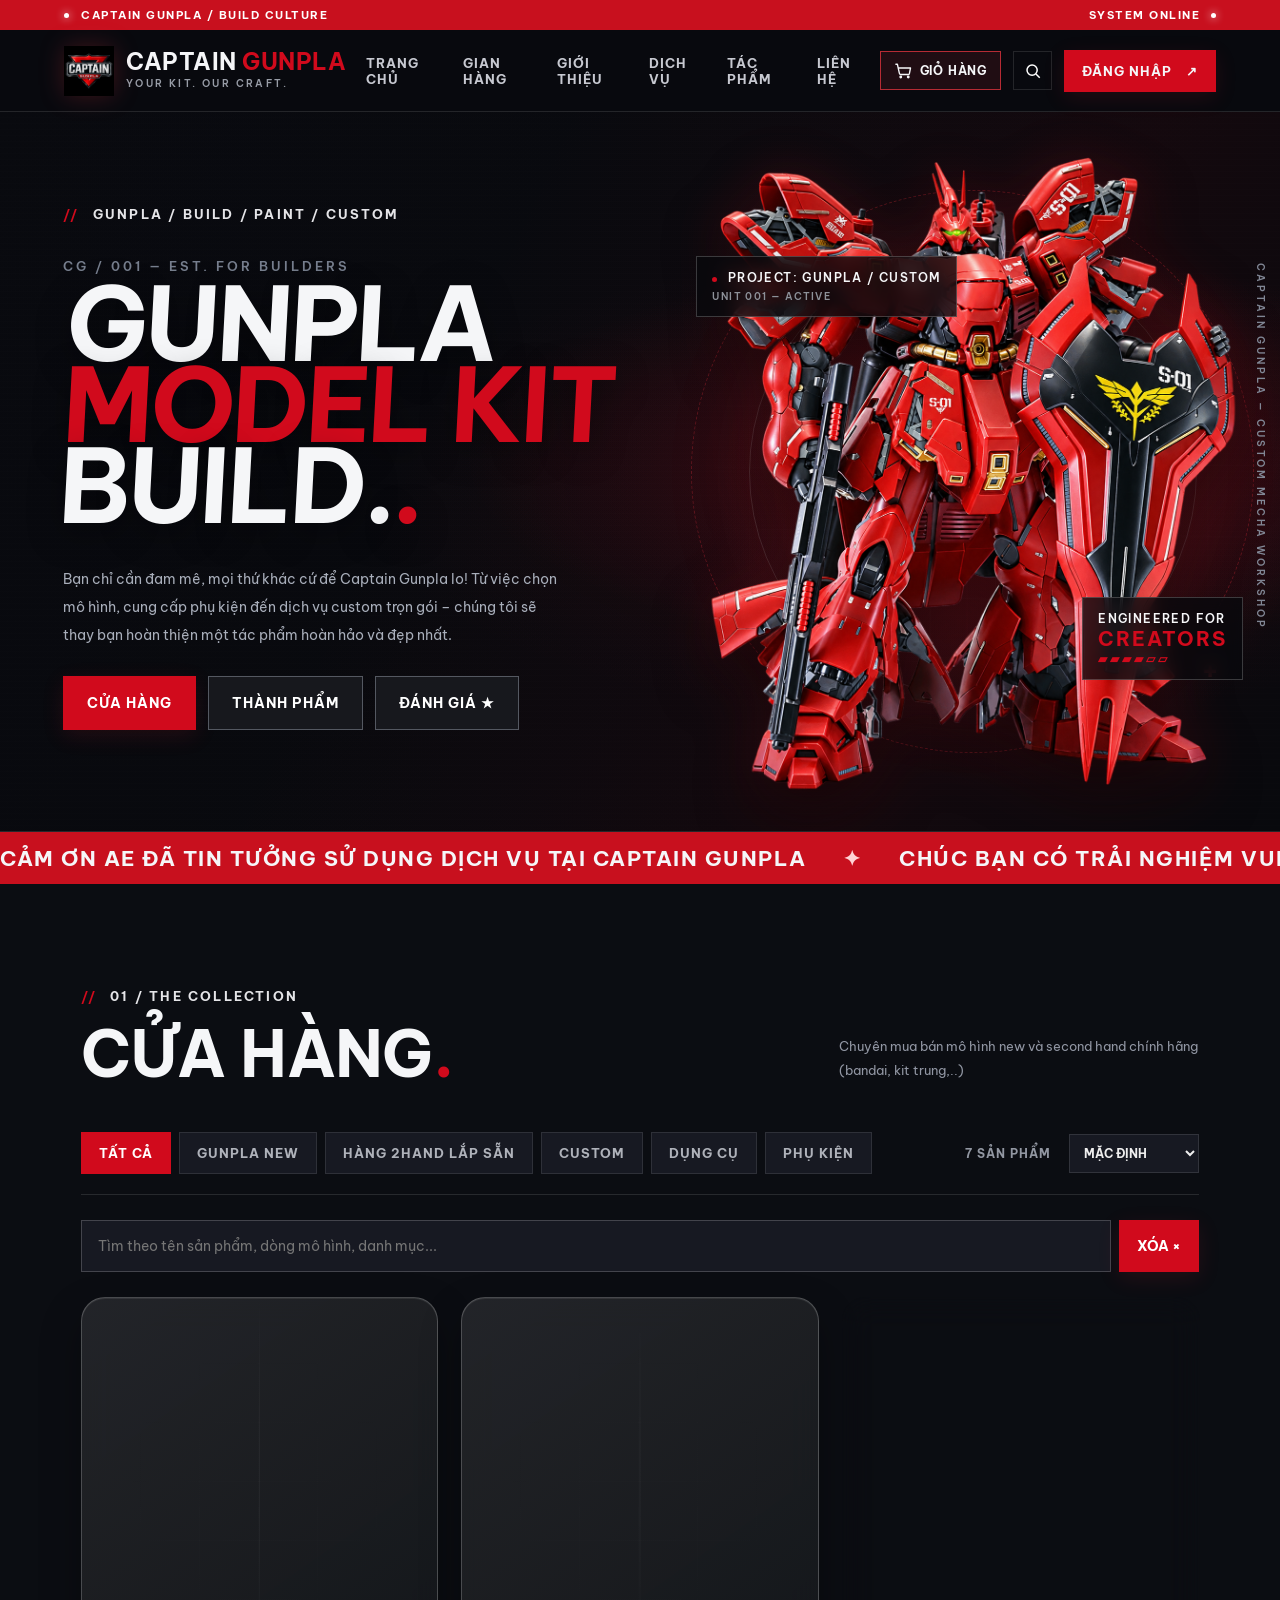
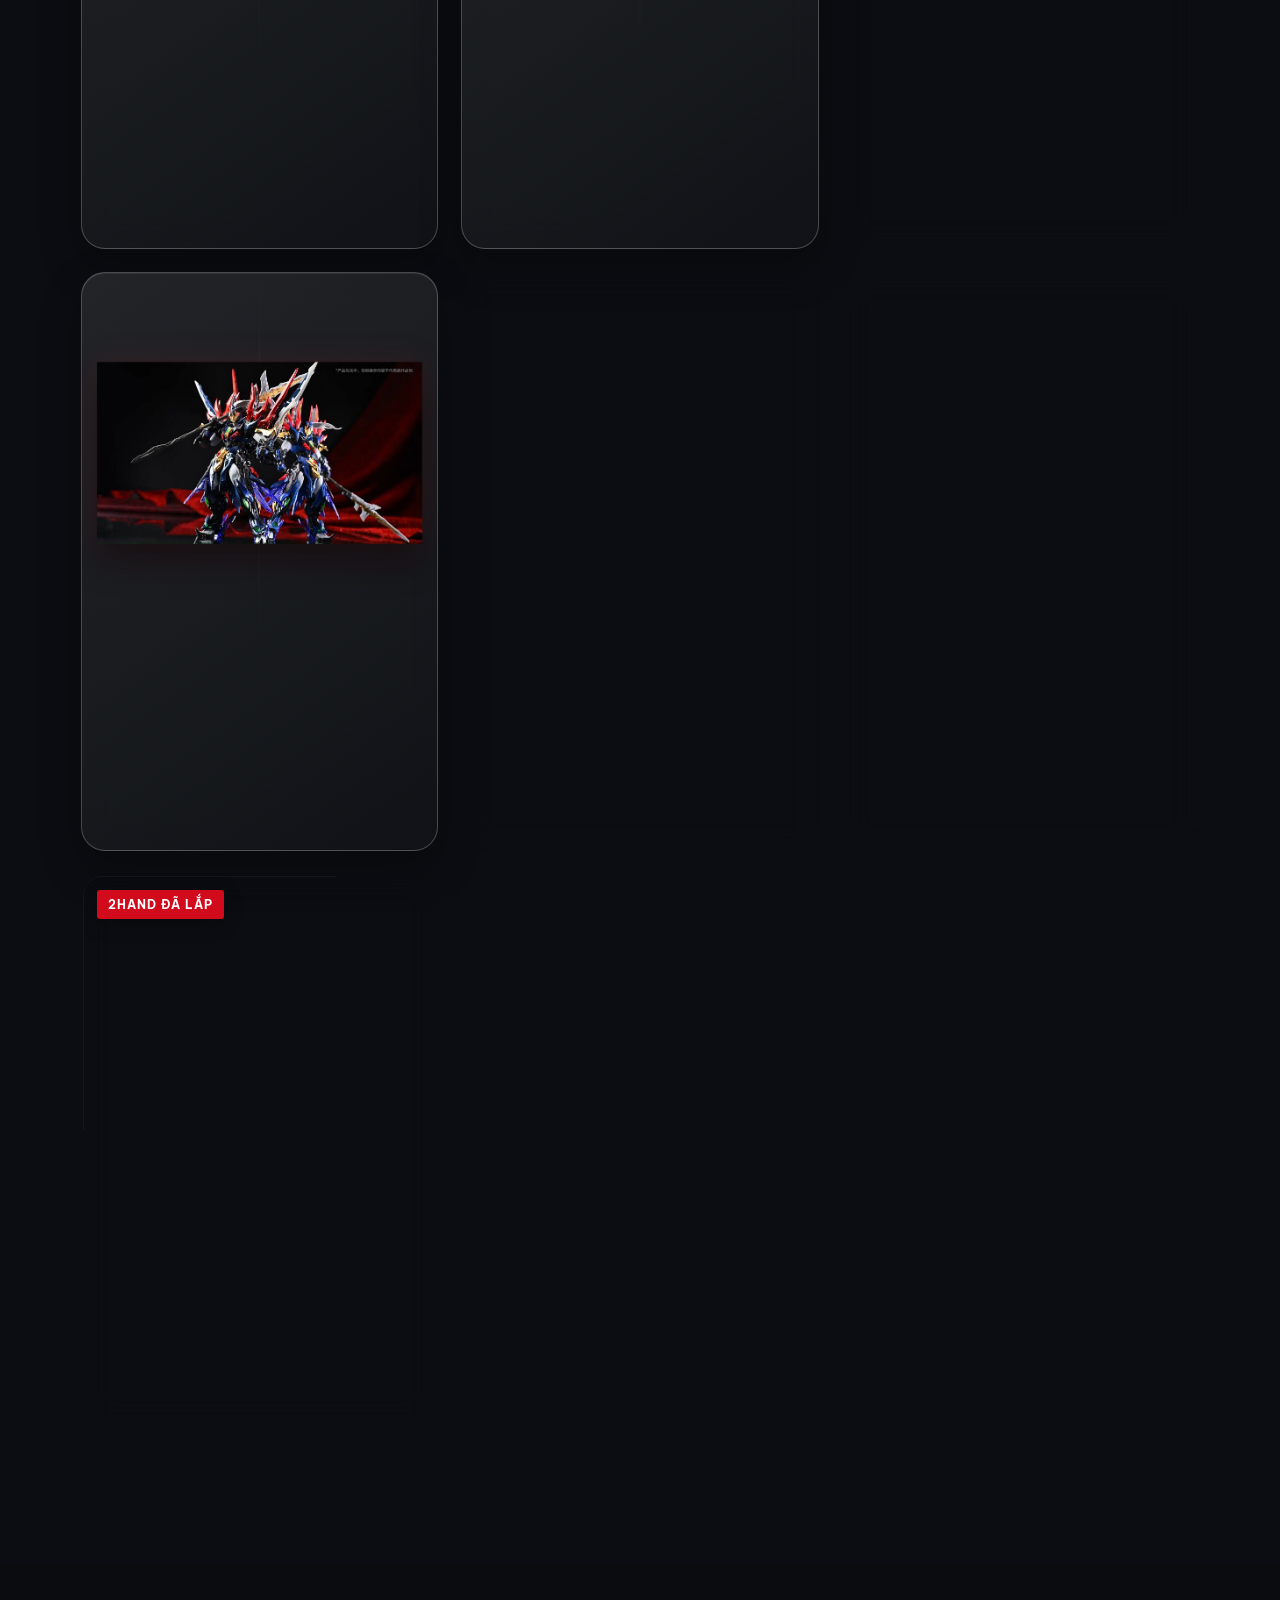
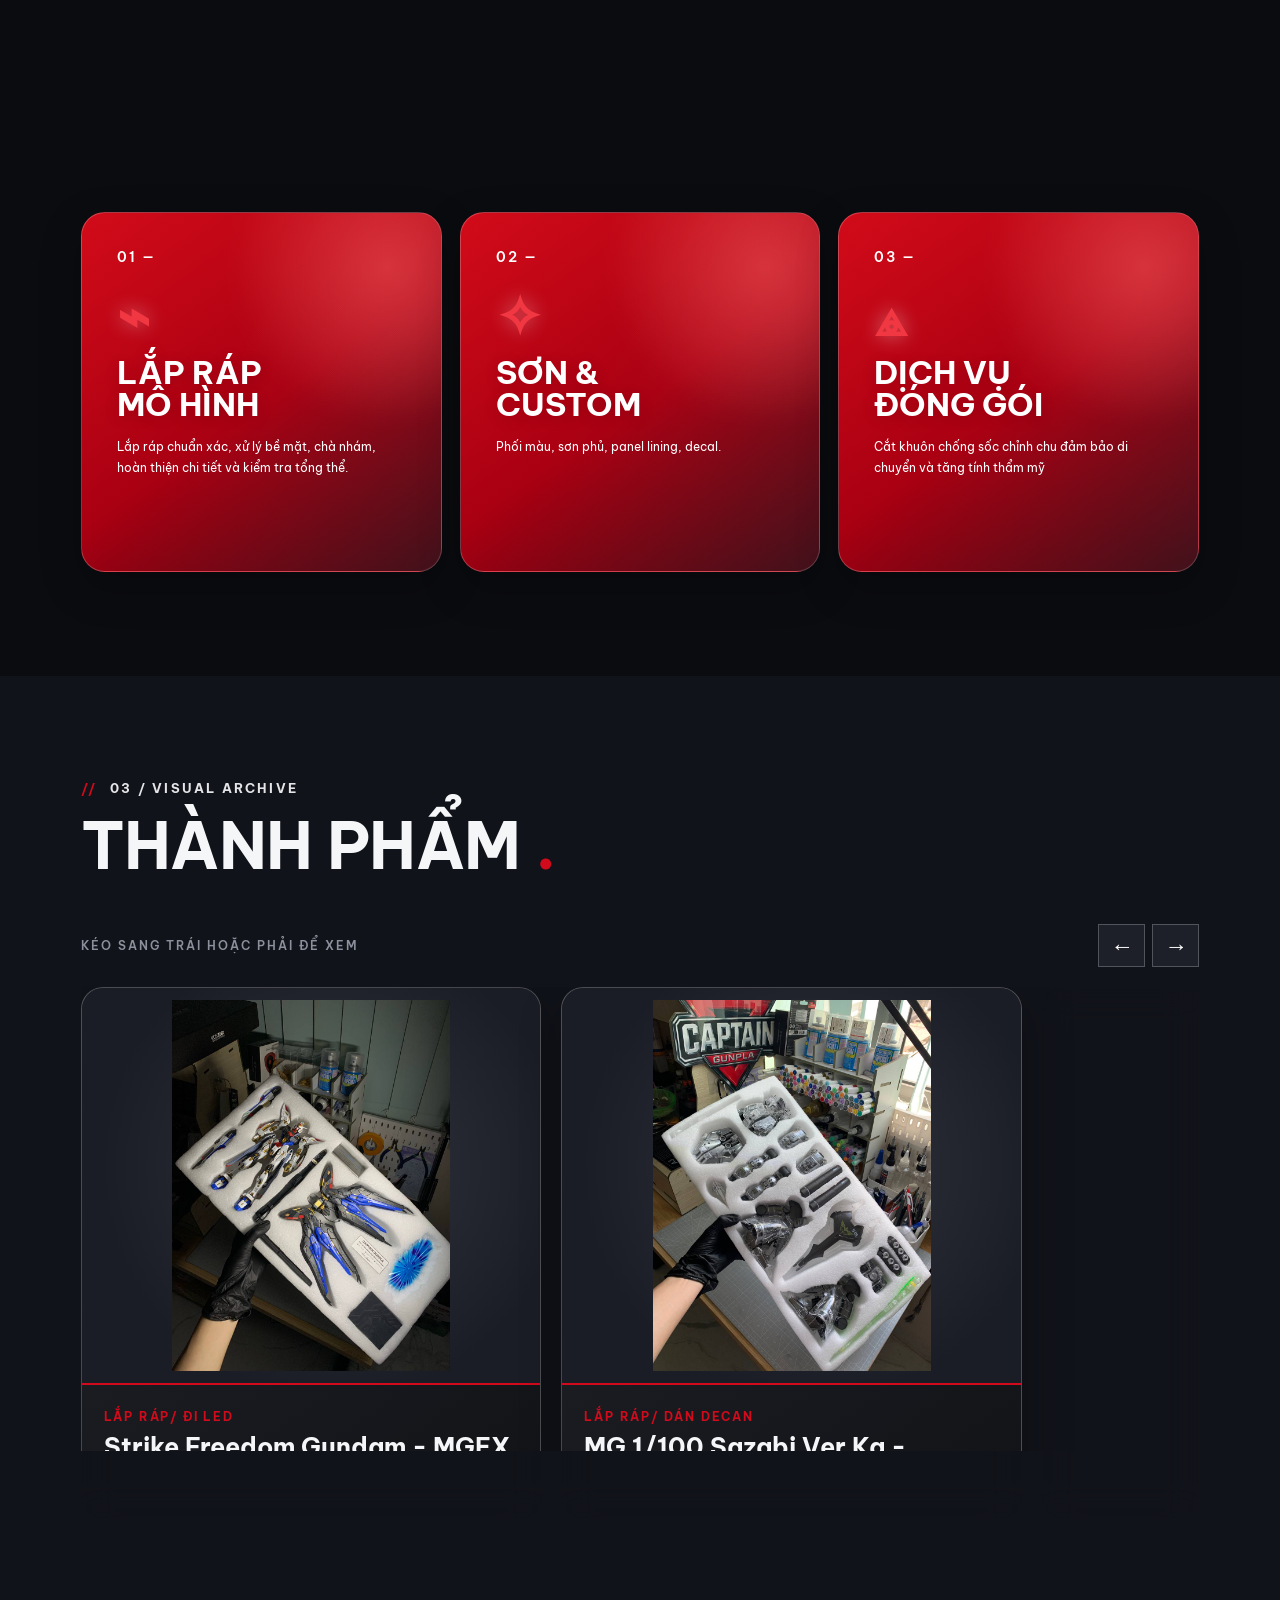
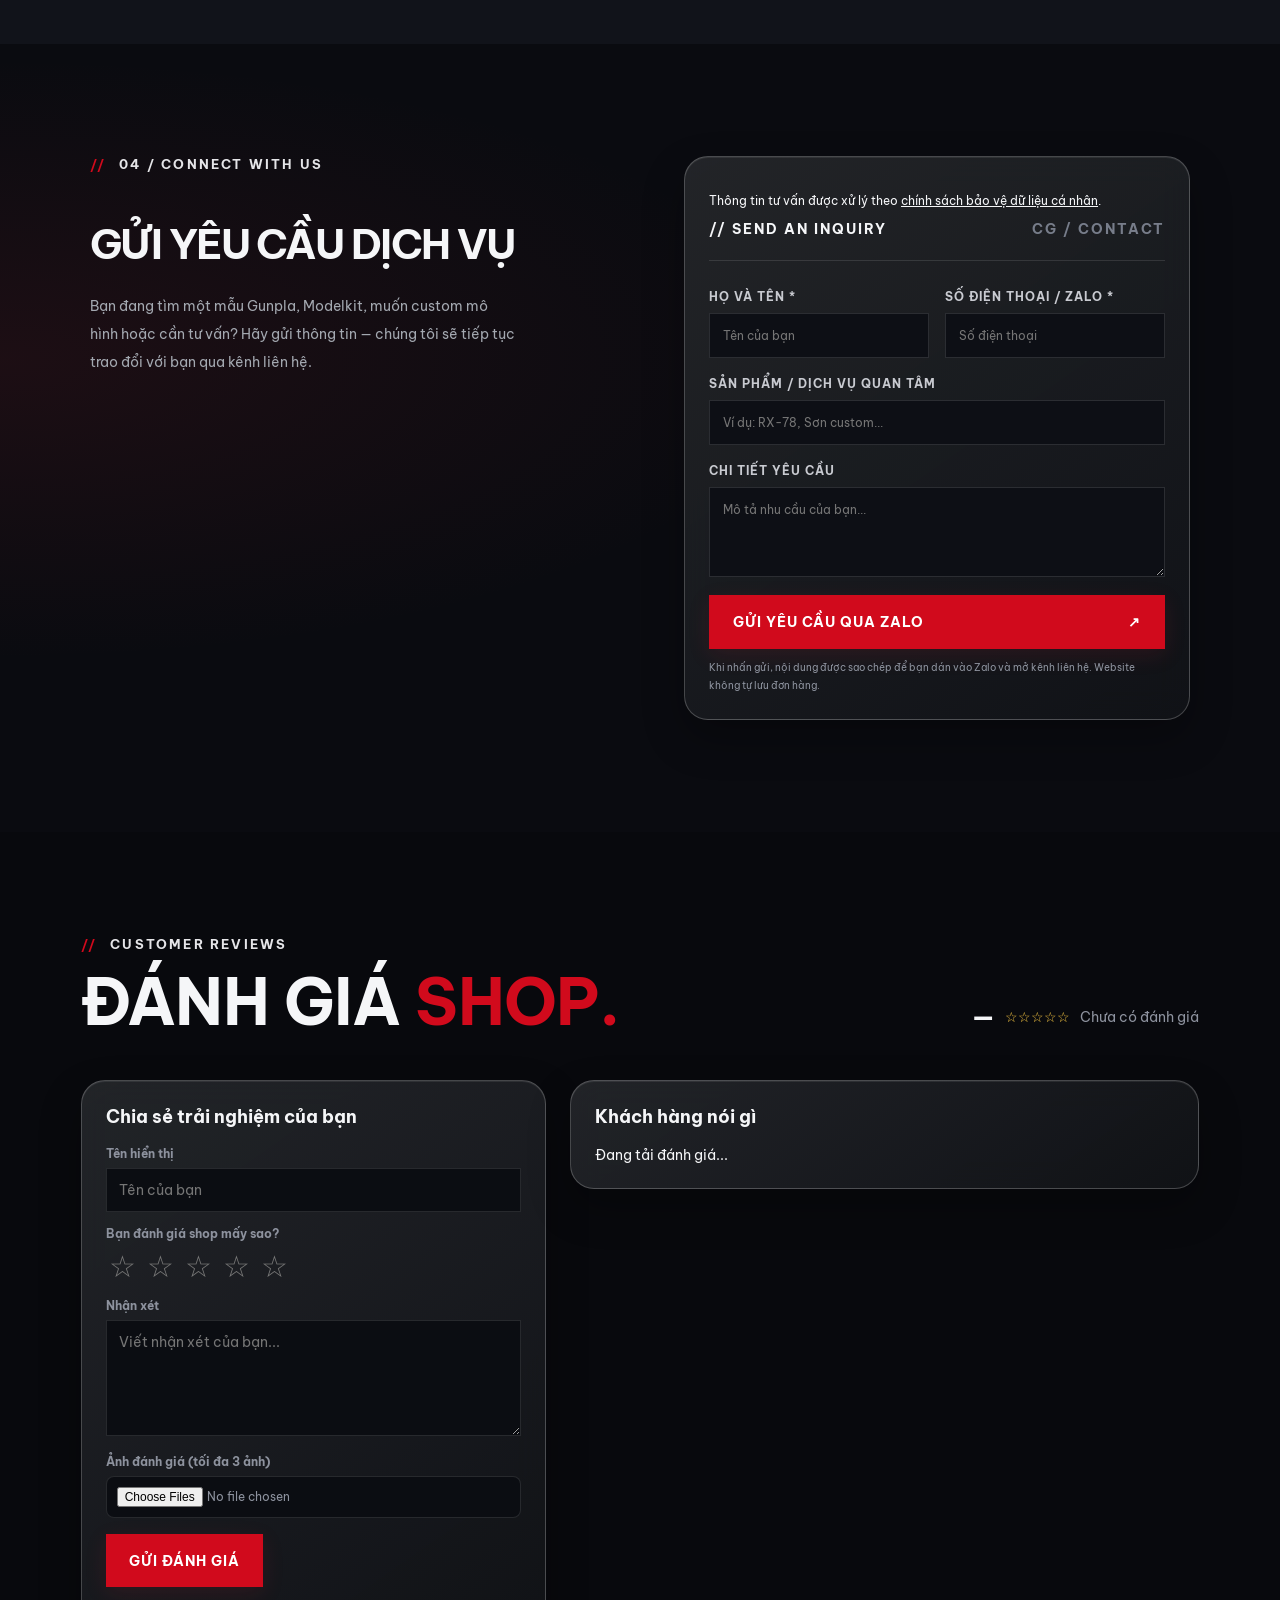
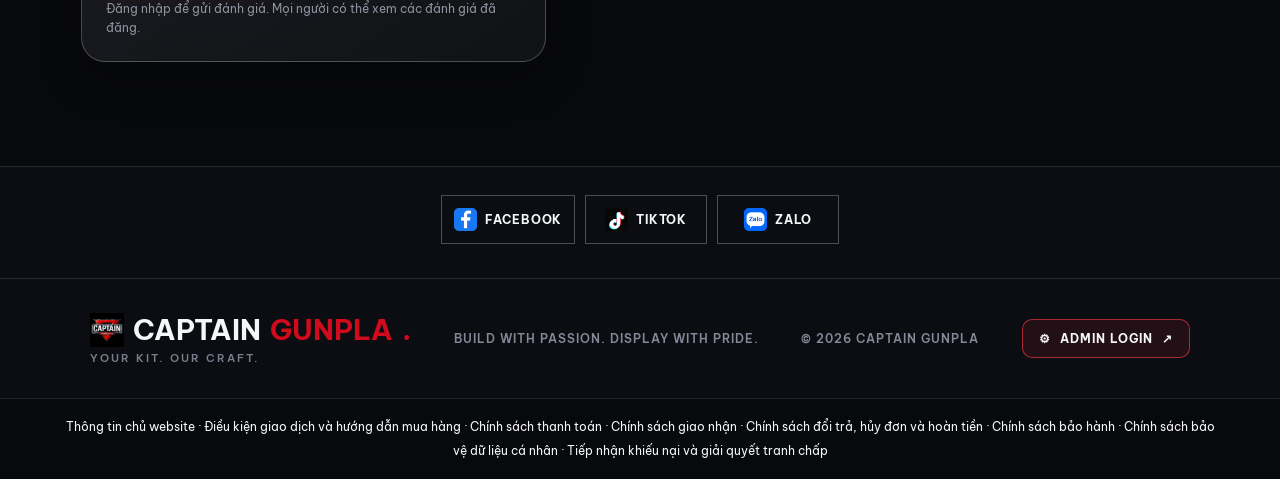
==== index.html @ 733c2733 "Update index.html" ====
<!doctype html>
<html lang="vi">
<head>
  <meta charset="utf-8">
  <meta name="viewport" content="width=device-width, initial-scale=1">
  <meta name="theme-color" content="#08090d">
  <meta name="description" content="Captain Gunpla — Gunpla, mô hình, sơn, lắp ráp và custom. Your Kit. Our Craft.">
  <title>CAPTAIN GUNPLA — YOUR KIT. OUR CRAFT.</title>

  <link rel="preconnect" href="https://fonts.googleapis.com">
  <link rel="preconnect" href="https://fonts.gstatic.com" crossorigin>
  <link href="https://fonts.googleapis.com/css2?family=Be+Vietnam+Pro:wght@400;500;600;700;800;900&family=Roboto+Condensed:wght@400;500;600;700;800;900&display=swap" rel="stylesheet">

  <link rel="stylesheet" href="style.css">

  <script defer src="https://cdn.jsdelivr.net/npm/@supabase/supabase-js@2"></script>
  <script defer src="products.js"></script>
  <script defer src="app.js"></script>
  <script defer src="header-auth.js"></script>
  <script defer src="order-history.js"></script>
  <script defer src="reviews.js"></script>
  <script defer src="hero-carousel.js"></script>

  <style>
    .footer-admin-link{display:inline-flex;align-items:center;justify-content:center;gap:9px;padding:11px 16px;border:1px solid rgba(240,55,66,.65);border-radius:10px;background:rgba(240,55,66,.10);color:#f5f6f8;font:700 12px var(--tech);letter-spacing:1px;white-space:nowrap;transition:background .2s,border-color .2s,transform .2s}
    .footer-admin-link:hover{background:#f03742;border-color:#f03742;transform:translateY(-2px)}
    .footer-admin-link:focus-visible{outline:2px solid #ff6673;outline-offset:3px}
    @media(max-width:700px){.footer-admin-link{align-self:flex-start}}
  </style>

<!-- Analytics tạm ngừng cho đến khi có cơ chế đồng ý phù hợp. -->

</head>

<body>

  <div class="site-grid" aria-hidden="true"></div>

  <!-- THANH TRÊN CÙNG -->
  <div class="top-line">
    <span class="signal"></span>
    CAPTAIN GUNPLA / BUILD CULTURE
    <span class="top-line-right">
      SYSTEM ONLINE <span class="live-dot"></span>
    </span>
  </div>

  <!-- HEADER -->
  <header class="header" id="top">

    <a class="brand" href="#home" aria-label="Captain Gunpla - Trang chủ">
      <img class="brand-logo-image"
           src="assets/anhlogocaptain.jpg"
           alt="Captain Gunpla"
           width="50"
           height="50">
      <span class="brand-copy">
        <strong>CAPTAIN <b>GUNPLA</b></strong>
        <small>YOUR KIT. OUR CRAFT.</small>
      </span>
    </a>

    <nav class="nav" id="mainNav" aria-label="Điều hướng chính">
      <a href="#home">TRANG CHỦ</a>
      <a href="#shop">GIAN HÀNG</a>
      <a href="gioi-thieu.html">GIỚI THIỆU</a>
      <a href="#services">DỊCH VỤ</a>
      <a href="#projects">TÁC PHẨM</a>
      <a href="#contact">LIÊN HỆ</a>
    </nav>

    <div class="head-actions">

      <button class="cart-toggle" id="cartToggle" type="button" aria-label="Mở giỏ hàng">
        <svg class="cart-toggle-icon" aria-hidden="true" viewBox="0 0 24 24" fill="none" stroke="currentColor" stroke-width="1.8" stroke-linecap="round" stroke-linejoin="round" width="18" height="18">
          <circle cx="9" cy="20" r="1"/>
          <circle cx="19" cy="20" r="1"/>
          <path d="M2.5 3h2l2.7 12.1a2 2 0 0 0 2 1.6h9.5a2 2 0 0 0 1.9-1.4L22 8H6"/>
        </svg>
        <span class="cart-toggle-label">GIỎ HÀNG</span>
        <b id="cartCount" class="cart-count" aria-live="polite">0</b>
      </button>

      <button class="search-toggle"
              id="searchToggle"
              type="button"
              aria-label="Tìm kiếm sản phẩm">
        <svg viewBox="0 0 24 24"
             fill="none"
             stroke="currentColor"
             stroke-width="2">
          <circle cx="10.8" cy="10.8" r="6.8"/>
          <path d="m16 16 5 5"/>
        </svg>
      </button>

      <!-- Hiện khi chưa đăng nhập -->
      <a class="head-cta" id="headerLogin" href="dang-nhap.html">
        ĐĂNG NHẬP <span>↗</span>
      </a>

      <!-- Hiện sau khi đăng nhập -->
      <div class="header-user" id="headerUser" hidden>
        <button
          class="head-cta header-user-button"
          id="headerUserButton"
          type="button"
          aria-expanded="false"
          aria-controls="headerUserMenu"
        >
          <span id="headerUserName">TÀI KHOẢN</span>
          <span>⌄</span>
        </button>

        <div class="header-user-menu" id="headerUserMenu" hidden>
          <span id="headerUserEmail"></span>
          <button id="headerSignOut" type="button">ĐĂNG XUẤT</button>
        </div>
      </div>

      <button class="hamburger"
              id="menuBtn"
              type="button"
              aria-label="Mở menu"
              aria-controls="mainNav"
              aria-expanded="false">
        <span></span>
        <span></span>
        <span></span>
      </button>

    </div>
  </header>

  <main>

    <!-- HERO -->
    <section class="hero" id="home">

      <div class="hero-noise" aria-hidden="true"></div>

      <div class="hero-content" data-reveal>

        <p class="eyebrow">
          <span class="slash">//</span>
          GUNPLA / BUILD / PAINT / CUSTOM
        </p>

        <p class="hero-index">
          CG / 001 — EST. FOR BUILDERS
        </p>

        <h1>
          GUNPLA<br>
          <span>MODEL KIT</span><br>
          BUILD.<span class="period">.</span>
        </h1>

        <p class="hero-lead">
          Bạn chỉ cần đam mê, mọi thứ khác cứ để Captain Gunpla lo! Từ việc chọn mô hình, cung cấp phụ kiện đến dịch vụ custom trọn gói – chúng tôi sẽ thay bạn hoàn thiện một tác phẩm hoàn hảo và đẹp nhất.
        </p>

        <div class="hero-buttons">
          <a href="#shop" class="btn btn-red">
            CỬA HÀNG
          </a>

          <a href="#projects" class="btn btn-outline">
            THÀNH PHẨM
          </a>
          <a href="#reviews" class="btn btn-outline">
  ĐÁNH GIÁ ★
</a>
        </div>

      </div>

      <div class="hero-visual" data-reveal>

        <div class="hero-ring ring-a"></div>
        <div class="hero-ring ring-b"></div>
        <div class="hero-visual-grid"></div>

      <img
  class="hero-mecha"
  id="heroMecha"
  src="assets/anhdautrang.jpg"
  alt="Mô hình Gunpla của Captain Gunpla"
  width="620"
  height="680"
  fetchpriority="high"
>

        <span class="hero-cross cross-a">+</span>
        <span class="hero-cross cross-b">+</span>

        <div class="hud hud-top">
          <span class="hud-pin"></span>
          PROJECT: GUNPLA / CUSTOM
          <small>UNIT 001 — ACTIVE</small>
        </div>

        <div class="hud hud-bottom">
          ENGINEERED FOR
          <b>CREATORS</b>
          <span class="hud-bars">▰▰▰▰▱▱</span>
        </div>

        <span class="hero-vertical">
          CAPTAIN GUNPLA — CUSTOM MECHA WORKSHOP
        </span>

      </div>
    </section>

    <!-- THANH CHỮ CHẠY -->
   <!-- THANH CHỮ CHẠY -->
<div class="marquee" aria-label="Lời cảm ơn khách hàng">
  <div class="marquee-track">
    <span>
      CẢM ƠN AE ĐÃ TIN TƯỞNG SỬ DỤNG DỊCH VỤ TẠI CAPTAIN GUNPLA
      <b>✦</b>
      CHÚC BẠN CÓ TRẢI NGHIỆM VUI VẺ KHI CHƠI MÔ HÌNH
      <b>✦</b>
    </span>

    <span aria-hidden="true">
      CẢM ƠN AE ĐÃ TIN TƯỞNG SỬ DỤNG DỊCH VỤ TẠI CAPTAIN GUNPLA
      <b>✦</b>
      CHÚC BẠN CÓ TRẢI NGHIỆM VUI VẺ KHI CHƠI MÔ HÌNH
      <b>✦</b>
    </span>
  </div>
</div>
    <!-- GIAN HÀNG -->
    <section class="section shop-section" id="shop">

      <div class="section-heading" data-reveal>
        <div>
          <p class="eyebrow">
            <span class="slash">//</span>
            01 / THE COLLECTION
          </p>

          <h2>
            CỬA HÀNG<span class="end-dot">.</span>
          </h2>
        </div>

        <p>
          Chuyên mua bán mô hình new và second hand chính hãng (bandai, kit trung,..)
        </p>
      </div>

      <!-- DANH MỤC -->
      <div class="shop-controls" data-reveal>

        <div class="categories"
             role="group"
             aria-label="Lọc danh mục">

          <button class="category active"
                  data-category="all"
                  type="button">
            TẤT CẢ
          </button>

          <button class="category"
                  data-category="gunpla"
                  type="button">
            GUNPLA NEW
          </button>

          <button class="category"
                  data-category="secondhand"
                  type="button">
            HÀNG 2HAND LẮP SẴN
          </button>

          <button class="category"
                  data-category="custom"
                  type="button">
            CUSTOM
          </button>

          <button class="category"
                  data-category="tools"
                  type="button">
            DỤNG CỤ
          </button>

          <button class="category"
                  data-category="accessories"
                  type="button">
            PHỤ KIỆN
          </button>

        </div>

        <!-- SẮP XẾP SẢN PHẨM -->
        <div class="shop-sort">

          <span id="productCount" aria-live="polite">
            0 SẢN PHẨM
          </span>

          <label class="visually-hidden" for="sortSelect">
            Sắp xếp
          </label>

          <select id="sortSelect">
            <option value="default">MẶC ĐỊNH</option>
            <option value="az">TÊN A → Z</option>
            <option value="price-asc">GIÁ TĂNG DẦN</option>
            <option value="price-desc">GIÁ GIẢM DẦN</option>
          </select>

        </div>
      </div>

      <!-- TÌM KIẾM SẢN PHẨM -->
      <div class="search-panel" id="searchPanel">

        <label class="visually-hidden" for="searchInput">
          Tìm sản phẩm
        </label>

        <input id="searchInput"
               type="search"
               placeholder="Tìm theo tên sản phẩm, dòng mô hình, danh mục..."
               autocomplete="off">

        <button id="clearSearch" type="button">
          XÓA ×
        </button>

      </div>

      <!-- SẢN PHẨM ĐƯỢC TẢI TỪ products.js -->
      <div class="products"
           id="productGrid"
           aria-live="polite">
      </div>

      <div class="show-more-wrap">
        <button class="show-more-products" id="showMoreProducts" type="button" hidden>
          XEM THÊM SẢN PHẨM <span aria-hidden="true">↓</span>
        </button>
      </div>

      <p class="empty-state" id="emptyState" hidden>
        CHƯA CÓ SẢN PHẨM PHÙ HỢP.
        THỬ TỪ KHÓA HOẶC DANH MỤC KHÁC.
      </p>

    </section>

    <!-- DỊCH VỤ -->
    <section class="section services-section" id="services">

      <div class="section-heading" data-reveal>
        <div>
          <p class="eyebrow">
            <span class="slash">//</span>
            02 / OUR EXPERTISE
          </p>
          <h2>
            DỊCH VỤ <span class="end-dot">.</span>
          </h2>
        </div>
        <p>
          Dịch vụ lắp ráp, xử lý, sơn và đóng gói tại Hồ Chí Minh
        </p>
      </div>

      <div class="services-grid">

        <article class="service" data-reveal>
          <span class="service-number">01 —</span>
          <span class="service-icon">⌁</span>

          <h3>LẮP RÁP<br>MÔ HÌNH</h3>

          <p>
            Lắp ráp chuẩn xác, xử lý bề mặt, chà nhám,
            hoàn thiện chi tiết và kiểm tra tổng thể.
          </p>

        </article>

        <article class="service featured" data-reveal>
          <span class="service-number">02 —</span>
          <span class="service-icon">✧</span>

          <h3>SƠN &<br>CUSTOM</h3>

          <p>
            Phối màu, sơn phủ, panel lining,
            decal.
          </p>

        </article>

        <article class="service" data-reveal>
          <span class="service-number">03 —</span>
          <span class="service-icon">⟁</span>

          <h3>DỊCH VỤ<br>ĐÓNG GÓI</h3>

          <p>
            Cắt khuôn chống sốc chỉnh chu đảm bảo di chuyển và tăng tính thẩm mỹ
          </p>

        </article>

      </div>
    </section>

    <!-- THƯ VIỆN TÁC PHẨM -->
    <section class="section showcase-section" id="projects">

      <div class="section-heading" data-reveal>

        <div>
          <p class="eyebrow">
            <span class="slash">//</span>
            03 / VISUAL ARCHIVE
          </p>
          <h2>
            THÀNH PHẨM <span class="end-dot">.</span>
          </h2>
        </div>
        
      </div>

      <div class="showcase-nav">

        <span>KÉO SANG TRÁI HOẶC PHẢI ĐỂ XEM</span>

        <div>
          <button type="button" id="galleryPrev" aria-label="Ảnh trước">←</button>
          <button type="button" id="galleryNext" aria-label="Ảnh tiếp">→</button>
        </div>

      </div>

      <div class="gallery-track"
           id="galleryTrack"
           tabindex="0"
           aria-label="Bộ sưu tập có thể cuộn ngang">

        <figure class="gallery-item">
          <img src="assets/thanhpham1.jpg"
               alt="Strike Freedom Gundam - MGEX 1/100"
               loading="lazy">
          <figcaption>
            <span>LẮP RÁP/ ĐI LED </span>
            <b>Strike Freedom Gundam - MGEX 1/100</b>
          </figcaption>
        </figure>

        <figure class="gallery-item">
          <img src="assets/thanhpham2.jpg"
               alt="MG 1/100 Sazabi Ver Ka - Mechanical Clear"
               loading="lazy">
          <figcaption>
            <span>LẮP RÁP/ DÁN DECAN </span>
            <b>MG 1/100 Sazabi Ver Ka - Mechanical Clear</b>
          </figcaption>
        </figure>

        <figure class="gallery-item">
          <img src="assets/thanhpham3.jpg"
               alt="Nu Fortuner Meow 1/100"
               loading="lazy">
          <figcaption>
            <span>LẮP RÁP/ DÁN DECAN</span>
            <b>Nu Fortuner Meow 1/100</b>
          </figcaption>
        </figure>

        <figure class="gallery-item">
          <img src="assets/thanhpham4.jpg"
               alt="Sky Defender Model Kit 1/72"
               loading="lazy">
          <figcaption>
            <span>LẮP RÁP/ DÁN DECAN</span>
            <b>Sky Defender Model Kit 1/72</b>
          </figcaption>
        </figure>

        <figure class="gallery-item">
          <img src="assets/thanhpham5.jpg"
               alt="MGEX Unicorn Gundam Phenex"
               loading="lazy">
          <figcaption>
            <span>LẮP RÁP/ DÁN DECAN/ ĐI LED</span>
            <b>MGEX Unicorn Gundam Phenex</b>
          </figcaption>
        </figure>

           <figure class="gallery-item">
          <img src="assets/thanhpham6.jpg"
               alt="Nu FF Fortuner Meow 1/100"
               loading="lazy">
          <figcaption>
            <span>LẮP RÁP/ DÁN DECAN </span>
            <b>Nu FF Fortuner Meow 1/100</b>
          </figcaption>
        </figure>

        <figure class="gallery-item">
          <img src="assets/thanhpham7.jpg"
               alt="Nu FF Long Hổ 1/100"
               loading="lazy">
          <figcaption>
            <span>LẮP RÁP/ DÁN DECAN/ SƠN TOPCOAT </span>
            <b>Nu FF Long Hổ 1/100</b>
          </figcaption>
        </figure>

        
      </div>
    </section>

    <!-- LIÊN HỆ -->
    <section class="contact-section" id="contact">

      <div class="contact-info" data-reveal>

        <p class="eyebrow">
          <span class="slash">//</span>
          04 / CONNECT WITH US
        </p>

        <h2>GỬI YÊU CẦU<br><em> DỊCH VỤ</em></h2>

        <p>
          Bạn đang tìm một mẫu Gunpla, Modelkit, muốn custom mô hình
          hoặc cần tư vấn? Hãy gửi thông tin — chúng tôi
          sẽ tiếp tục trao đổi với bạn qua kênh liên hệ.
        </p>


      </div>

      <!-- FORM LIÊN HỆ -->
      <form id="contactForm" class="contact-form" data-reveal>
        <p style="font-size:12px">Thông tin tư vấn được xử lý theo <a href="chinh-sach.html#bao-mat" style="text-decoration:underline" target="_blank" rel="noopener">chính sách bảo vệ dữ liệu cá nhân</a>.</p>

        <p class="form-title">
          // SEND AN INQUIRY
          <span>CG / CONTACT</span>
        </p>

        <div class="form-row">

          <label>
            HỌ VÀ TÊN *
            <input name="name"
                   required
                   placeholder="Tên của bạn"
                   autocomplete="name">
          </label>

          <label>
            SỐ ĐIỆN THOẠI / ZALO *
            <input name="phone"
                   required
                   inputmode="tel"
                   placeholder="Số điện thoại"
                   autocomplete="tel">
          </label>

        </div>

        <label>
          SẢN PHẨM / DỊCH VỤ QUAN TÂM
          <input id="orderProduct"
                 name="product"
                 placeholder="Ví dụ: RX-78, Sơn custom...">
        </label>

        <label>
          CHI TIẾT YÊU CẦU
          <textarea name="message"
                    rows="4"
                    placeholder="Mô tả nhu cầu của bạn..."></textarea>
        </label>

        <button class="btn btn-red form-submit" type="submit">
          GỬI YÊU CẦU QUA ZALO <span>↗</span>
        </button>

        <p class="form-status"
           id="formStatus"
           aria-live="polite">
          Khi nhấn gửi, nội dung được sao chép để bạn dán vào Zalo
          và mở kênh liên hệ. Website không tự lưu đơn hàng.
        </p>

      </form>
    </section>

  </main>
<!-- ĐÁNH GIÁ SHOP -->
<section class="section reviews-section" id="reviews">
  <div class="section-heading">
    <div>
      <p class="eyebrow">
        <span class="slash">//</span>
        CUSTOMER REVIEWS
      </p>
      <h2>ĐÁNH GIÁ <em>SHOP</em><span class="end-dot">.</span></h2>
    </div>

    <div class="review-summary">
      <strong id="reviewAverage">—</strong>
      <span class="review-summary-stars" id="reviewAverageStars">☆☆☆☆☆</span>
      <span id="reviewCount">Chưa có đánh giá</span>
    </div>
  </div>

  <div class="reviews-layout">
    <form class="review-form" id="reviewForm">
      <h3>Chia sẻ trải nghiệm của bạn</h3>

      <label class="review-label" for="reviewName">Tên hiển thị</label>
      <input
        id="reviewName"
        name="display_name"
        type="text"
        maxlength="50"
        placeholder="Tên của bạn"
        autocomplete="name"
      >

      <span class="review-label">Bạn đánh giá shop mấy sao?</span>
      <div class="review-star-picker" id="reviewStarPicker" role="group" aria-label="Chọn số sao">
        <button type="button" data-rating="1" aria-label="1 sao">☆</button>
        <button type="button" data-rating="2" aria-label="2 sao">☆</button>
        <button type="button" data-rating="3" aria-label="3 sao">☆</button>
        <button type="button" data-rating="4" aria-label="4 sao">☆</button>
        <button type="button" data-rating="5" aria-label="5 sao">☆</button>
      </div>

      <label class="review-label" for="reviewComment">Nhận xét</label>
      <textarea
        id="reviewComment"
        name="comment"
        rows="5"
        minlength="3"
        maxlength="1000"
        required
        placeholder="Viết nhận xét của bạn..."
      ></textarea>

      <label class="review-label" for="reviewImages">Ảnh đánh giá (tối đa 3 ảnh)</label>
      <input
        id="reviewImages"
        name="reviewImages"
        type="file"
        accept="image/jpeg,image/png,image/webp"
        multiple
      >
      <div id="reviewImagePreview" class="review-image-preview" aria-live="polite"></div>

      <button class="btn btn-red review-submit" type="submit">
        GỬI ĐÁNH GIÁ
      </button>

      <p class="review-status" id="reviewStatus" aria-live="polite">
        Đăng nhập để gửi đánh giá. Mọi người có thể xem các đánh giá đã đăng.
      </p>
    </form>

    <div class="review-list-wrap">
      <h3>Khách hàng nói gì</h3>
      <div class="review-list" id="reviewList" aria-live="polite">
        Đang tải đánh giá...
      </div>
    </div>
  </div>
</section>

  <!-- CỤM NÚT MẠNG XÃ HỘI: ĐẶT Ở CUỐI TRANG, NGAY TRƯỚC FOOTER -->
  <section class="socials-bottom" aria-label="Kết nối với Captain Gunpla">
    <div class="socials">
      <a href="https://www.facebook.com/CaptainGunpla/" target="_blank" rel="noopener noreferrer">
        <img src="assets/anhlogofacebook.jpg" width="24" height="24" alt="">
        FACEBOOK
      </a>
      <a href="https://www.tiktok.com/@captain23203" target="_blank" rel="noopener noreferrer">
        <img src="assets/anhlogotiktok.jpg" width="24" height="24" alt="">
        TIKTOK
      </a>
      <a href="https://zalo.me/0395193831" target="_blank" rel="noopener noreferrer">
        <img src="assets/anhlogozalo.jpg" width="24" height="24" alt="">
        ZALO
      </a>
    </div>
  </section>

  <!-- FOOTER -->
  <footer class="footer">

    <div>
      <a class="footer-logo" href="#top">
        <img src="assets/anhlogocaptain.jpg"
             width="34"
             height="34"
             alt="">
        CAPTAIN <span>GUNPLA</span><b>.</b>
      </a>

      <p>YOUR KIT. OUR CRAFT.</p>
    </div>

    <span>BUILD WITH PASSION. DISPLAY WITH PRIDE.</span>
    <small>© 2026 CAPTAIN GUNPLA</small>

    <a class="footer-admin-link" href="admin.html" aria-label="Đăng nhập quản trị CAPTAIN GUNPLA">
      <span aria-hidden="true">⚙</span> ADMIN LOGIN <span aria-hidden="true">↗</span>
    </a>

  </footer>
<nav aria-label="Chính sách cửa hàng" style="padding:16px 5%;border-top:1px solid var(--line);font-size:12px;line-height:2;text-align:center;color:inherit"><a href="chinh-sach.html#chu-the">Thông tin chủ website</a> · <a href="chinh-sach.html#mua-hang">Điều kiện giao dịch và hướng dẫn mua hàng</a> · <a href="chinh-sach.html#thanh-toan">Chính sách thanh toán</a> · <a href="chinh-sach.html#van-chuyen">Chính sách giao nhận</a> · <a href="chinh-sach.html#doi-tra">Chính sách đổi trả, hủy đơn và hoàn tiền</a> · <a href="chinh-sach.html#bao-hanh">Chính sách bảo hành</a> · <a href="chinh-sach.html#bao-mat">Chính sách bảo vệ dữ liệu cá nhân</a> · <a href="chinh-sach.html#khieu-nai">Tiếp nhận khiếu nại và giải quyết tranh chấp</a></nav>

  <!-- NÚT LÊN ĐẦU TRANG -->
  <button type="button"
          class="back-top"
          id="backTop"
          aria-label="Về đầu trang">
    ↑
  </button>

  <!-- POPUP CHI TIẾT SẢN PHẨM -->
  <!-- CART DRAWER -->
  <div class="cart-overlay" id="cartOverlay" aria-hidden="true">
    <button class="cart-shade" id="cartShade" type="button" aria-label="Đóng giỏ hàng"></button>
    <aside class="cart-drawer" role="dialog" aria-modal="true" aria-labelledby="cartTitle">
      <div class="cart-header">
        <div><p class="eyebrow">CAPTAIN GUNPLA / YOUR SELECTION</p><h2 id="cartTitle">GIỎ HÀNG</h2></div>
        <button id="cartClose" class="cart-close" type="button" aria-label="Đóng">×</button>
      </div>
      <div id="cartItems" class="cart-items"></div>
      <div class="cart-footer">
        <div class="cart-total-row"><span>TẠM TÍNH</span><strong id="cartTotal">0₫</strong></div>
        <p class="cart-note">Giỏ hàng được lưu trên thiết bị này. Đơn hàng chưa được gửi hoặc trừ tồn kho.</p>
        <button id="cartCheckout" class="btn btn-primary cart-action" type="button">TIẾN HÀNH ĐẶT HÀNG</button>
        <button id="cartContinue" class="btn btn-outline cart-action" type="button">TIẾP TỤC MUA SẮM</button>
        <button id="cartClear" class="cart-clear" type="button">XÓA TOÀN BỘ GIỎ HÀNG</button>
      </div>
    </aside>
  </div>

  <div class="checkout-overlay" id="checkoutOverlay" aria-hidden="true">
    <button class="checkout-shade" id="checkoutShade" type="button" aria-label="Đóng"></button>
    <section class="checkout-dialog" role="dialog" aria-modal="true" aria-labelledby="checkoutTitle">
      <div class="checkout-head"><div><p class="eyebrow">CAPTAIN GUNPLA / CHECKOUT</p><h2 id="checkoutTitle">THÔNG TIN ĐẶT HÀNG</h2></div><button type="button" id="checkoutClose" class="cart-close" aria-label="Đóng">×</button></div>
      <p class="checkout-intro">Vui lòng điền thông tin để shop tiếp nhận đơn hàng. Đơn hàng sẽ được xác nhận trước khi xử lý.</p>
      <form id="checkoutForm" class="checkout-form">
        <label>HỌ VÀ TÊN<input name="customer_name" required minlength="2" maxlength="120" autocomplete="name" placeholder="Tên người nhận"></label>
        <label>SỐ ĐIỆN THOẠI<input name="customer_phone" required minlength="8" maxlength="30" autocomplete="tel" inputmode="tel" placeholder="Số điện thoại liên hệ"></label>
        <label>ĐỊA CHỈ NHẬN HÀNG<textarea name="customer_address" required minlength="5" maxlength="500" autocomplete="street-address" rows="3" placeholder="Số nhà, đường, phường/xã, tỉnh/thành"></textarea></label>
        <label>GHI CHÚ (KHÔNG BẮT BUỘC)<textarea name="customer_note" maxlength="2000" rows="2" placeholder="Yêu cầu thêm..."></textarea></label>
        <div class="checkout-summary"><span>TẠM TÍNH TIỀN HÀNG</span><strong id="checkoutTotal">0₫</strong></div>
        <div id="checkoutReview" style="font-size:12px;line-height:1.8"></div>
        <p class="cart-note">Phí giao hàng, thuế/phí phát sinh (nếu có) và tổng thanh toán sẽ được xác nhận trước khi giao dịch. Bạn có thể đóng biểu mẫu để sửa giỏ hàng.</p>
        <label style="line-height:1.8"><input type="checkbox" required style="display:inline-block;width:auto;margin:0 6px 0 0;accent-color:var(--red)"> Tôi đã đọc <a style="text-decoration:underline" href="chinh-sach.html#mua-hang" target="_blank" rel="noopener">điều kiện giao dịch</a> và <a style="text-decoration:underline" href="chinh-sach.html#bao-mat" target="_blank" rel="noopener">chính sách bảo vệ dữ liệu</a>.</label>
        <p id="checkoutStatus" class="checkout-status" role="status"></p>
        <button class="btn btn-primary checkout-submit" type="submit">GỬI ĐƠN HÀNG</button>
      </form>
      <div id="checkoutSuccess" class="checkout-success" hidden></div>
    </section>
  </div>

  <div class="modal" id="productModal" aria-hidden="true">

    <div class="modal-shade" data-close-modal></div>

    <div class="modal-dialog"
         role="dialog"
         aria-modal="true"
         aria-labelledby="modalTitle"
         tabindex="-1">

      <button class="modal-close"
              data-close-modal
              type="button"
              aria-label="Đóng chi tiết">
        ×
      </button>

      <div class="modal-media">

        <div class="modal-main-image">
          <img id="modalImage" src="" alt="Ảnh sản phẩm">
        </div>

        <div class="modal-image-controls">

          <button id="imagePrev"
                  aria-label="Ảnh trước"
                  type="button">←</button>

          <div class="modal-thumbs" id="modalThumbs"></div>

          <button id="imageNext"
                  aria-label="Ảnh tiếp"
                  type="button">→</button>

        </div>

        <p class="gallery-tip">
          KÉO / CUỘN ẢNH NHỎ ĐỂ XEM THÊM GÓC CHỤP
        </p>

      </div>

      <div class="modal-details">

        <p class="eyebrow">
          <span class="slash">//</span>
          CAPTAIN GUNPLA / PRODUCT VIEW
        </p>

        <p class="modal-grade" id="modalGrade"></p>

        <h2 id="modalTitle"></h2>

        <strong class="modal-price" id="modalPrice"></strong>

        <p class="modal-description" id="modalDescription"></p>

        <label class="qty-label" for="modalQty">
          SỐ LƯỢNG
        </label>

        <div class="qty-control">

          <button id="qtyMinus"
                  type="button"
                  aria-label="Giảm số lượng">−</button>

          <input id="modalQty"
                 type="number"
                 min="1"
                 max="99"
                 value="1">

          <button id="qtyPlus"
                  type="button"
                  aria-label="Tăng số lượng">+</button>

        </div>

        <button id="modalOrder"
                class="btn btn-red modal-order"
                type="button">
          THÊM VÀO GIỎ HÀNG <span>＋</span>
        </button>

        <p class="modal-footnote">
          LIÊN HỆ CAPTAIN GUNPLA ĐỂ XÁC NHẬN TÌNH TRẠNG SẢN PHẨM
        </p>

      </div>
    </div>
  </div>
<script>
document.addEventListener("DOMContentLoaded", () => {
  const titles = document.querySelectorAll(".section-heading h2");

  if (!("IntersectionObserver" in window)) {
    titles.forEach(title => title.classList.add("is-title-visible"));
    return;
  }

  const observer = new IntersectionObserver((entries, observer) => {
    entries.forEach(entry => {
      if (entry.isIntersecting) {
        entry.target.classList.add("is-title-visible");
        observer.unobserve(entry.target);
      }
    });
  }, { threshold: 0.2 });

  titles.forEach(title => observer.observe(title));
});
</script>
</body>
</html>
---- style.css ----
:root{--bg:#08090d;--panel:#101219;--panel2:#171921;--red:#f03742;--red2:#b91829;--white:#f5f6f8;--muted:#8d929e;--line:rgba(255,255,255,.115);--font:'Be Vietnam Pro',Arial,sans-serif;--tech:'Rajdhani','Be Vietnam Pro',sans-serif}*{box-sizing:border-box}html{scroll-behavior:smooth;scroll-padding-top:88px}body{margin:0;background:var(--bg);color:var(--white);font-family:var(--font);font-size:14px;overflow-x:hidden}body.modal-open{overflow:hidden}a{color:inherit;text-decoration:none}button,input,select,textarea{font:inherit}button{cursor:pointer}img{max-width:100%;display:block}[hidden]{display:none!important}::selection{background:var(--red);color:#fff}.visually-hidden{position:absolute;width:1px;height:1px;padding:0;margin:-1px;overflow:hidden;clip:rect(0,0,0,0);white-space:nowrap;border:0}.site-grid{pointer-events:none;position:fixed;inset:0;z-index:-1;opacity:.22;background-image:linear-gradient(rgba(255,255,255,.045) 1px,transparent 1px),linear-gradient(90deg,rgba(255,255,255,.045) 1px,transparent 1px);background-size:72px 72px}.top-line{height:30px;background:#d52b36;padding:0 5%;display:flex;align-items:center;gap:12px;color:#fff;font-family:var(--tech);font-weight:700;font-size:11px;letter-spacing:1.5px}.top-line-right{margin-left:auto;display:flex;gap:11px;align-items:center}.live-dot,.signal{display:inline-block;width:5px;height:5px;background:#fff;border-radius:50%;box-shadow:0 0 8px #fff}.signal{animation:blink 2.4s infinite}.header{position:sticky;top:0;z-index:50;height:82px;background:rgba(9,10,15,.94);border-bottom:1px solid var(--line);backdrop-filter:blur(15px);display:flex;align-items:center;justify-content:space-between;gap:20px;padding:0 5%}.brand{display:flex;align-items:center;gap:12px;flex-shrink:0}.brand-mark{position:relative;display:grid;place-items:center;width:50px;height:50px;border:2px solid var(--red);font-family:var(--tech);font-weight:700;font-size:25px;letter-spacing:-4px;transform:skew(-8deg)}.brand-mark span{color:var(--red)}.brand-mark i{position:absolute;bottom:-5px;right:-5px;width:13px;height:13px;background:var(--red);border:2px solid var(--bg)}.brand-copy strong{font-family:var(--tech);font-weight:700;font-size:23px;letter-spacing:.5px;display:block;line-height:1}.brand-copy b,.footer-logo span{color:var(--red)}.brand-copy small{font-family:var(--tech);font-weight:600;font-size:10px;color:#989da7;letter-spacing:2.4px}.nav{display:flex;gap:31px;align-items:center}.nav a{font-family:var(--tech);letter-spacing:1px;font-weight:700;font-size:13px;color:#c7c9d1;transition:color .2s}.nav a:hover,.nav a:focus-visible{color:var(--red)}.head-actions{display:flex;align-items:center;gap:12px}.search-toggle{height:39px;width:39px;background:none;border:1px solid var(--line);color:#fff;display:grid;place-items:center}.search-toggle svg{width:18px}.head-cta{background:var(--red);padding:13px 18px;font:700 13px var(--tech);letter-spacing:1px;white-space:nowrap}.head-cta span{margin-left:10px}.head-cta:hover,.btn-red:hover{background:#ff4c56}.hamburger{display:none;width:40px;height:40px;border:1px solid var(--line);background:none;padding:9px;flex-direction:column;justify-content:space-around}.hamburger span{height:2px;width:100%;background:#fff}.hero{position:relative;min-height:720px;display:grid;grid-template-columns:52% 48%;overflow:hidden;border-bottom:1px solid var(--line);background:radial-gradient(ellipse at 75% 52%,rgba(196,34,45,.14),transparent 45%),linear-gradient(125deg,#0a0b11,#08090d 70%)}.hero-noise{position:absolute;inset:0;pointer-events:none;background:repeating-linear-gradient(0deg,transparent 0px,transparent 5px,rgba(255,255,255,.01) 6px);opacity:.6}.hero-content{position:relative;z-index:2;padding:94px 0 85px 9.5%;max-width:810px}.eyebrow{font:700 13px var(--tech);letter-spacing:2.2px;color:#e5e5e8;margin:0 0 18px}.slash{color:var(--red);margin-right:8px}.hero-index{font:600 13px var(--tech);letter-spacing:3px;color:#777f8e;margin:36px 0 10px}.hero h1{font:700 clamp(72px,8vw,145px)/.79 var(--tech);letter-spacing:-3px;margin:0;transform:skew(-3deg);text-shadow:0 10px 35px #0006}.hero h1 span:not(.period){color:var(--red)}.hero .period,.end-dot{color:var(--red)}.hero-lead{line-height:2;max-width:505px;font-size:14px;color:#a8aeba;margin:38px 0 27px}.hero-buttons{display:flex;gap:12px;flex-wrap:wrap}.btn{display:inline-flex;align-items:center;justify-content:space-between;gap:26px;padding:17px 23px;min-height:53px;font:700 14px var(--tech);letter-spacing:1px;border:1px solid transparent;transition:background .2s,transform .2s,color .2s}.btn:hover{transform:translateY(-2px)}.btn-red{background:var(--red);color:#fff}.btn-outline{border-color:#545861;background:#17181d;color:#fff}.btn-outline:hover{border-color:var(--red)}.hero-stats{display:flex;gap:50px;margin-top:65px;border-top:1px solid var(--line);padding-top:21px;width:max-content;max-width:100%}.hero-stats div{display:flex;gap:12px;align-items:baseline}.hero-stats strong{font:700 30px var(--tech)}.hero-stats strong span{color:var(--red)}.hero-stats small{color:#9095a2;font:600 10px var(--tech);letter-spacing:1.6px}.hero-visual{position:relative;min-height:660px;display:flex;align-items:center;justify-content:center;isolation:isolate;background:radial-gradient(circle at 56% 54%,rgba(210,28,41,.18),transparent 56%)}.hero-visual-grid{position:absolute;inset:8% 2% 5% 0;transform:perspective(450px) rotateY(-8deg);background:linear-gradient(90deg,transparent 49.9%,#f0374219 50%,transparent 50.1%),repeating-linear-gradient(0deg,transparent,transparent 65px,#ffffff0b 66px),repeating-linear-gradient(90deg,transparent,transparent 65px,#ffffff0b 66px);mask-image:radial-gradient(ellipse,#000 20%,transparent 70%)}.hero-ring{position:absolute;border:1px solid rgba(245,51,65,.28);border-radius:50%;width:min(44vw,580px);height:min(44vw,580px);z-index:-1}.ring-a{animation:spin 45s linear infinite;border-style:dashed}.ring-b{width:min(35vw,465px);height:min(35vw,465px);border-color:rgba(255,255,255,.12);box-shadow:0 0 110px #f0374211}.hero-mecha{height:min(660px,55vw);width:min(600px,90%);object-fit:contain;filter:drop-shadow(0 20px 36px #000b);animation:levitate 6s ease-in-out infinite}.hero-cross{position:absolute;color:#f0444a;font:700 28px var(--tech)}.cross-a{left:9%;top:20%}.cross-b{right:10%;bottom:20%}.hud{position:absolute;padding:13px 15px;background:#08090dc9;border:1px solid #ffffff33;font:600 12px var(--tech);letter-spacing:1.4px;backdrop-filter:blur(9px)}.hud-top{top:20%;left:5%}.hud-top small{display:block;margin-top:5px;color:#8d9199}.hud-pin{display:inline-block;width:5px;height:5px;border-radius:50%;background:var(--red);margin-right:6px}.hud-bottom{right:6%;bottom:21%;display:flex;flex-direction:column}.hud-bottom b{color:var(--red);font-size:20px;letter-spacing:2px}.hud-bars{color:var(--red);letter-spacing:3px}.hero-vertical{position:absolute;right:13px;top:21%;writing-mode:vertical-rl;font:600 10px var(--tech);letter-spacing:3px;color:#818795}.scroll-cue{position:absolute;left:5%;bottom:20px;display:flex;gap:20px;align-items:center;color:#aaa;font:700 11px var(--tech);letter-spacing:2px;z-index:2}.scroll-cue i{font-style:normal;font-size:25px;color:var(--red)}.marquee{height:52px;background:#dc2e3b;overflow:hidden;display:flex;align-items:center;white-space:nowrap}.marquee-track{display:flex;width:max-content;animation:marquee 24s linear infinite;font:700 21px var(--tech);letter-spacing:1.5px}.marquee-track span{padding-right:35px}.marquee-track b{padding:0 30px;color:#ffd3d5}.marquee:hover .marquee-track{animation-play-state:paused}.section{padding:104px 6.3%;position:relative}.section-heading{display:flex;justify-content:space-between;align-items:end;gap:28px;margin-bottom:46px}.section-heading h2{font:700 clamp(39px,5vw,67px)/1 var(--tech);letter-spacing:-.6px;margin:0}.section-heading em{font-style:normal;color:var(--red)}.section-heading>p{max-width:360px;color:#9196a3;font-size:13px;line-height:1.9;margin:0 0 3px}.shop-section{background:#0b0d12}.shop-controls{display:flex;align-items:center;justify-content:space-between;gap:12px;border-bottom:1px solid var(--line);padding-bottom:20px;margin-bottom:25px}.categories{display:flex;gap:8px;flex-wrap:wrap}.category{padding:12px 17px;border:1px solid #ffffff19;background:#171922;color:#afb2ba;font:700 13px var(--tech);letter-spacing:1px;transition:.2s}.category.active,.category:hover{background:var(--red);border-color:var(--red);color:#fff}.shop-sort{display:flex;align-items:center;gap:18px;white-space:nowrap}.shop-sort span{font:700 12px var(--tech);letter-spacing:1px;color:#9297a2}.shop-sort select{border:1px solid var(--line);background:#171922;color:#eee;padding:10px;font:700 12px var(--tech);max-width:160px}.search-panel{display:flex;gap:8px;margin-bottom:25px}.search-panel input{flex:1;min-width:0;background:#171922;border:1px solid #ffffff30;color:#fff;padding:16px}.search-panel button{background:var(--red);border:0;color:#fff;padding:0 18px;font-weight:700}.products{display:grid;grid-template-columns:repeat(3,minmax(0,1fr));gap:23px}.product-card{position:relative;background:#12141b;border:1px solid #ffffff14;transition:transform .3s,border-color .3s;overflow:hidden}.product-card:hover{transform:translateY(-7px);border-color:#f0374270}.product-cover{position:relative;height:360px;display:block;width:100%;background:radial-gradient(ellipse at center,#30323b,#171920 65%);overflow:hidden;border:0;padding:15px}.product-cover:before{content:'';position:absolute;inset:0;background:repeating-linear-gradient(90deg,transparent 0,transparent 56px,#ffffff09 57px),repeating-linear-gradient(0deg,transparent 0,transparent 56px,#ffffff07 57px);pointer-events:none}.product-cover img{height:100%;width:100%;object-fit:contain;transition:transform .6s;filter:drop-shadow(0 12px 20px #0007)}.product-card:hover img{transform:scale(1.08) translateY(-5px)}.badge-product{position:absolute;top:15px;left:15px;background:var(--red);padding:7px 11px;color:#fff;font:700 12px var(--tech);letter-spacing:1px}.cover-index{position:absolute;bottom:12px;right:14px;font:600 12px var(--tech);color:#b2b5c0;letter-spacing:2px}.product-meta{padding:21px 22px 23px}.product-grade{color:var(--red);font:700 12px var(--tech);letter-spacing:1.8px;margin:0 0 8px}.product-name{font:700 25px/1.08 var(--tech);min-height:54px;letter-spacing:.2px;margin:0 0 16px}.product-price-row{border-top:1px solid var(--line);padding-top:16px;display:flex;align-items:center;justify-content:space-between;gap:8px}.product-price{color:var(--red);font:700 23px var(--tech)}.product-price small{font:500 13px var(--tech);color:#6f7581;text-decoration:line-through;margin-left:9px}.view-btn{background:transparent;color:#eee;border:1px solid #ffffff45;width:37px;height:37px;font-size:20px}.view-btn:hover{background:var(--red);border-color:var(--red)}.empty-state{text-align:center;border:1px dashed #ffffff35;padding:50px;font:600 17px var(--tech);color:#a0a3ac}.shop-footer-note{margin-top:28px;text-align:right;color:#666c78;font:600 11px var(--tech);letter-spacing:.9px}.shop-footer-note code{color:#a0a4ae}.statement{position:relative;min-height:350px;display:flex;align-items:center;overflow:hidden;background:#d62d39;padding:60px 7%}.statement-inner{position:relative;z-index:2}.statement-tag{font:700 13px var(--tech);letter-spacing:2px;color:#ffe4e5}.statement h2{font:700 clamp(43px,6.1vw,92px)/.9 var(--tech);margin:18px 0}.statement h2 span{color:#5e0a16}.statement p{margin:0;font-size:14px;font-weight:600;color:#ffeded}.statement-lines{position:absolute;inset:0;background:repeating-linear-gradient(115deg,transparent 0,transparent 65px,#ffffff0c 66px);transform:skew(-8deg)}.services-section{background:#0b0c10}.services-grid{display:grid;grid-template-columns:repeat(3,1fr);gap:18px}.service{position:relative;padding:35px;background:#14161d;border:1px solid var(--line);min-height:360px;transition:transform .3s,border-color .3s}.service:hover{transform:translateY(-7px);border-color:#f0374270}.service.featured{background:linear-gradient(145deg,#271419,#13151b);border-color:#ee384555}.service-number{font:600 14px var(--tech);color:#8f949e;letter-spacing:2px}.service-icon{display:block;margin:23px 0 12px;font:700 55px var(--tech);color:var(--red);line-height:1}.service h3{font:700 32px/1.01 var(--tech);margin:0 0 15px}.service p{color:#9fa2ab;line-height:1.8;font-size:12px;max-width:320px;margin-bottom:23px}.service a{color:#f05762;font:700 13px var(--tech);letter-spacing:1px}.showcase-section{background:#11131a;overflow:hidden}.showcase-nav{display:flex;justify-content:space-between;align-items:center;margin-bottom:20px;color:#8b909c;font:600 12px var(--tech);letter-spacing:2px}.showcase-nav div{display:flex;gap:7px}.showcase-nav button,.modal-image-controls>button{border:1px solid #ffffff3b;background:#1d2029;color:#fff;width:47px;height:43px;font-size:23px}.showcase-nav button:hover,.modal-image-controls>button:hover{background:var(--red)}.gallery-track{display:flex;gap:20px;overflow-x:auto;scroll-snap-type:x mandatory;scrollbar-width:thin;scrollbar-color:var(--red) #21232a;padding-bottom:22px;cursor:grab;user-select:none}.gallery-track.dragging{cursor:grabbing;scroll-snap-type:none}.gallery-item{flex:0 0 clamp(290px,36vw,480px);scroll-snap-align:start;margin:0;background:#1a1d25}.gallery-item img{width:100%;height:395px;object-fit:contain;padding:12px;background:radial-gradient(circle at 55% 45%,#30343b,#1b1d26 70%)}.gallery-item figcaption{padding:22px;border-top:2px solid var(--red)}.gallery-item figcaption span{font:700 12px var(--tech);letter-spacing:1.8px;color:var(--red)}.gallery-item figcaption b{display:block;font:700 25px var(--tech);margin-top:6px}.contact-section{display:grid;grid-template-columns:1fr 1fr;gap:8%;padding:112px 7%;background:radial-gradient(ellipse at 0% 40%,#a525301f,transparent 45%),#0a0b10}.contact-info h2{font:700 clamp(70px,9vw,130px)/.85 var(--tech);margin:50px 0 25px}.contact-info h2 em{font-style:normal;color:var(--red)}.contact-info>p:not(.eyebrow){color:#a3a8b0;max-width:425px;line-height:2}.socials{display:flex;gap:8px;flex-wrap:wrap;margin-top:40px}.socials a{padding:12px;border:1px solid #ffffff45;font:700 12px var(--tech);letter-spacing:.8px}.socials a:hover{border-color:var(--red);color:var(--red)}.contact-form{background:#14161e;padding:33px;border:1px solid var(--line)}.form-title{font:700 14px var(--tech);letter-spacing:2px;padding-bottom:22px;border-bottom:1px solid var(--line);margin:0 0 28px}.form-title span{float:right;color:#777d8a}.contact-form label{display:block;color:#c8cad0;font:700 12px var(--tech);letter-spacing:1px;margin-bottom:18px}.form-row{display:grid;grid-template-columns:1fr 1fr;gap:16px}.contact-form input,.contact-form textarea{display:block;width:100%;margin-top:9px;padding:14px 13px;border:1px solid #ffffff20;background:#0d0f15;color:#fff;outline:none;font:400 12px var(--font);resize:vertical}.contact-form :is(input,textarea):focus{border-color:var(--red)}.form-submit{width:100%}.form-status{font-size:10px;color:#8d929e;line-height:1.8;margin-bottom:0}.footer{display:flex;justify-content:space-between;align-items:center;gap:20px;padding:33px 7%;border-top:1px solid var(--line);background:#0c0d12}.footer-logo{font:700 28px var(--tech)}.footer-logo b{color:var(--red)}.footer p{font:600 11px var(--tech);letter-spacing:2px;color:#777e8c;margin:0}.footer>span,.footer>small{font:600 12px var(--tech);letter-spacing:1px;color:#848997}.back-top{position:fixed;bottom:20px;right:20px;z-index:30;width:45px;height:45px;background:var(--red);border:0;color:#fff;font-size:25px;opacity:0;pointer-events:none;transform:translateY(15px);transition:.3s}.back-top.visible{opacity:1;pointer-events:auto;transform:none}.modal{position:fixed;inset:0;z-index:100;display:none;align-items:center;justify-content:center;padding:20px}.modal.open{display:flex}.modal-shade{position:absolute;inset:0;background:#020306e9;backdrop-filter:blur(9px)}.modal-dialog{position:relative;z-index:1;display:grid;grid-template-columns:1.08fr 1fr;width:min(1050px,100%);max-height:92vh;overflow-y:auto;background:#13151c;border:1px solid #ffffff35;box-shadow:0 40px 100px #000b}.modal-close{position:absolute;z-index:5;right:15px;top:12px;background:#2f323b;border:0;color:#fff;font-size:30px;width:39px;height:39px}.modal-media{min-width:0;padding:29px;background:#1b1e27}.modal-main-image{display:grid;place-items:center;height:430px;background:radial-gradient(ellipse,#303540,#191b24 65%);overflow:hidden}.modal-main-image img{height:100%;width:100%;object-fit:contain}.modal-image-controls{display:flex;align-items:center;gap:8px;margin-top:15px}.modal-image-controls>button{flex:0 0 36px;width:36px;height:63px}.modal-thumbs{display:flex;gap:7px;overflow-x:auto;min-width:0;flex:1;scrollbar-width:thin}.modal-thumbs button{height:64px;width:66px;flex:0 0 66px;background:#252832;border:1px solid #ffffff22;padding:3px}.modal-thumbs button.active{border-color:var(--red)}.modal-thumbs img{height:100%;width:100%;object-fit:contain}.gallery-tip{font:600 10px var(--tech);letter-spacing:1px;color:#777e8b}.modal-details{padding:72px 46px 40px}.modal-grade{font:700 13px var(--tech);letter-spacing:2px;color:var(--red);margin-top:30px}.modal-details h2{font:700 clamp(35px,4vw,58px)/1 var(--tech);margin:8px 0 16px}.modal-price{font:700 32px var(--tech);color:var(--red)}.modal-description{line-height:2;color:#a7abb4;font-size:13px;margin:20px 0 26px}.qty-label{display:block;font:700 12px var(--tech);letter-spacing:2px;margin-bottom:10px}.qty-control{display:flex;width:152px;height:44px;border:1px solid #ffffff28;margin-bottom:25px}.qty-control button{background:#21232a;border:0;color:#fff;width:43px;font-size:20px}.qty-control input{width:65px;min-width:0;text-align:center;background:#14161e;color:#fff;border:0;appearance:textfield}.qty-control input::-webkit-inner-spin-button,.qty-control input::-webkit-outer-spin-button{-webkit-appearance:none}.modal-order{width:100%}.modal-footnote{color:#707581;font:600 11px var(--tech);letter-spacing:1px;margin-top:18px}[data-reveal]{opacity:0;transform:translateY(28px);transition:opacity .75s ease,transform .75s ease}[data-reveal].revealed{opacity:1;transform:translateY(0)}@keyframes spin{to{transform:rotate(360deg)}}@keyframes levitate{50%{transform:translateY(-16px)}}@keyframes marquee{to{transform:translateX(-50%)}}@keyframes blink{50%{opacity:.25}}@media(max-width:1200px){.nav{gap:15px}.nav a{font-size:11px}.brand-copy strong{font-size:19px}.hero{min-height:620px}.hero-content{padding-left:7%}.hero h1{font-size:clamp(66px,7.5vw,100px)}.product-cover{height:290px}}@media(max-width:980px){.header{padding:0 4%}.hamburger{display:flex}.nav{display:none;position:absolute;top:82px;left:0;right:0;background:#11131b;flex-direction:column;align-items:stretch;gap:0;padding:15px 5%;border-bottom:1px solid var(--line)}.nav.show{display:flex}.nav a{padding:14px 0;border-bottom:1px solid var(--line);font-size:15px}.hero{grid-template-columns:1fr 1fr;min-height:600px}.hero-content{padding-top:76px}.hero-visual{min-height:600px}.hero-mecha{height:530px}.hud{display:none}.products{grid-template-columns:repeat(2,minmax(0,1fr))}.services-grid{gap:10px}.service{padding:25px}.contact-section{gap:4%;padding:80px 5%}}@media(max-width:700px){.top-line{font-size:10px}.top-line-right{display:none}.header{height:71px}.nav{top:71px}.head-cta{display:none}.brand-mark{height:43px;width:43px;font-size:23px}.brand-copy strong{font-size:20px}.hero{grid-template-columns:1fr;min-height:0}.hero-content{padding:63px 6% 0;max-width:100%}.hero h1{font-size:clamp(72px,15vw,117px)}.hero-lead{margin-top:26px;font-size:13px}.hero-index{margin-top:22px}.hero-stats{margin-top:33px}.hero-visual{min-height:430px;margin-top:-30px}.hero-mecha{height:450px;width:88%}.hero-ring{width:350px;height:350px}.ring-b{width:285px;height:285px}.scroll-cue{bottom:17px}.section{padding:72px 5%}.section-heading{align-items:start;flex-direction:column;gap:15px;margin-bottom:30px}.section-heading h2{font-size:clamp(38px,8vw,56px)}.shop-controls{align-items:stretch;flex-direction:column}.categories{gap:6px}.category{padding:10px 11px}.shop-sort{justify-content:space-between}.products{gap:12px}.product-cover{height:235px}.product-meta{padding:13px}.product-name{font-size:20px;min-height:45px}.product-price{font-size:18px}.product-price small{display:block;margin-left:0}.statement{min-height:260px;padding:45px 5%}.statement h2{font-size:clamp(40px,8vw,60px)}.services-grid{grid-template-columns:1fr}.service{min-height:0;padding:26px}.service-icon{margin:8px 0;font-size:40px}.service h3{font-size:29px}.gallery-item{flex-basis:75vw}.gallery-item img{height:320px}.contact-section{grid-template-columns:1fr;gap:45px;padding:75px 5%}.contact-info h2{margin:25px 0}.footer{align-items:start;flex-direction:column}.modal{padding:7px}.modal-dialog{grid-template-columns:1fr;max-height:98dvh}.modal-media{padding:12px}.modal-main-image{height:280px}.modal-details{padding:20px}.modal-details h2{font-size:36px}.modal-grade{margin-top:15px}.modal-close{right:8px;top:8px}.hero-vertical{display:none}}@media(max-width:420px){.brand-copy strong{font-size:17px}.brand-copy small{font-size:9px}.hero h1{font-size:68px}.btn{gap:12px;padding:14px 13px;font-size:12px}.hero-stats{gap:15px}.hero-stats small{font-size:9px}.product-cover{height:180px}.product-grade{font-size:10px}.product-name{font-size:18px}.product-price-row{align-items:start}.product-price{font-size:16px}.view-btn{height:31px;width:31px}.form-row{grid-template-columns:1fr}.contact-form{padding:22px}.gallery-item img{height:270px}}@media(prefers-reduced-motion:reduce){*,*::before,*::after{animation-duration:.01ms!important;transition-duration:.01ms!important;scroll-behavior:auto!important}[data-reveal]{opacity:1;transform:none}}

/* ===== RESPONSIVE FIX: DESKTOP + MOBILE ===== */

/* Ãƒâ€žÃ‚ÂÃƒâ€žÃ†â€™ng nhÃƒÂ¡Ã‚ÂºÃ‚Â­p: thÃƒÆ’Ã‚Âªm class="btn-login" vÃƒÆ’Ã‚Â o thÃƒÂ¡Ã‚ÂºÃ‚Â» a cÃƒÂ¡Ã‚Â»Ã‚Â§a nÃƒÆ’Ã‚Âºt Ãƒâ€žÃ¢â‚¬ËœÃƒâ€žÃ†â€™ng nhÃƒÂ¡Ã‚ÂºÃ‚Â­p */
.btn-login {
  display: inline-flex;
  flex: 0 0 auto;
  align-items: center;
  justify-content: center;
  min-height: 40px;
  padding: 0 15px;
  border: 1px solid var(--red);
  background: var(--red);
  color: #fff;
  font: 700 13px var(--tech);
  letter-spacing: 1px;
  white-space: nowrap;
  text-decoration: none;
  transition: background 0.2s ease, border-color 0.2s ease;
}

.btn-login:hover {
  background: #ff4c56;
  border-color: #ff4c56;
}

.brand-logo-image {
  width: 50px;
  height: 50px;
  flex: 0 0 50px;
  object-fit: contain;
  filter: drop-shadow(0 0 12px rgba(240, 55, 66, 0.22));
}

.footer-logo {
  display: inline-flex;
  align-items: center;
  gap: 9px;
}

.footer-logo img {
  flex: 0 0 34px;
  object-fit: contain;
}

.socials a {
  display: inline-flex;
  align-items: center;
  justify-content: center;
  gap: 8px;
  min-height: 48px;
}

.socials a img {
  width: 23px;
  height: 23px;
  object-fit: contain;
}

.gallery-item img,
.product-cover img {
  user-select: none;
  -webkit-user-drag: none;
}

.modal-main-image {
  touch-action: pan-y;
}

button,
a,
input,
select,
textarea {
  -webkit-tap-highlight-color: transparent;
}

:focus-visible {
  outline: 2px solid #ff6673;
  outline-offset: 3px;
}

@media (hover: none) {
  .view-btn,
  .product-card .badge-product {
    opacity: 1;
  }

  .product-card:hover {
    transform: none;
  }

  .product-card:hover img {
    transform: none;
  }
}

/* Tablet */
@media (max-width: 980px) {
  .header {
    gap: 12px;
    padding-right: 4%;
    padding-left: 4%;
  }

  .brand-logo-image {
    width: 43px;
    height: 43px;
    flex-basis: 43px;
  }

  .hamburger {
    display: flex;
  }

  .nav {
    display: none;
    position: absolute;
    top: 100%;
    right: 0;
    left: 0;
    flex-direction: column;
    align-items: stretch;
    gap: 0;
    padding: 12px 5%;
    border-bottom: 1px solid var(--line);
    background: #11131b;
  }

  .nav.show {
    display: flex;
  }

  .nav a {
    padding: 13px 0;
    border-bottom: 1px solid var(--line);
  }

  .hero {
    grid-template-columns: minmax(0, 1fr) minmax(0, 0.95fr);
    min-height: 0;
  }

  .hero-content {
    min-width: 0;
    padding: 60px 3% 60px 7%;
  }

  .hero h1 {
    font-size: clamp(58px, 8vw, 90px);
  }

  .hero-visual {
    min-width: 0;
    min-height: 480px;
  }

  .hero-mecha {
    width: 100%;
    height: auto;
    max-height: 500px;
    object-fit: contain;
  }

  .hud {
    font-size: 10px;
  }

  .products {
    grid-template-columns: repeat(2, minmax(0, 1fr));
  }

  .services-grid {
    gap: 12px;
  }

  .contact-section {
    gap: 4%;
  }
}

/* Ãƒâ€žÃ‚ÂiÃƒÂ¡Ã‚Â»Ã¢â‚¬Â¡n thoÃƒÂ¡Ã‚ÂºÃ‚Â¡i */
@media (max-width: 700px) {
  html {
    scroll-padding-top: 76px;
  }

  .top-line {
    height: 26px;
    padding: 0 14px;
    font-size: 9px;
    letter-spacing: 1px;
  }

  .top-line-right {
    display: none;
  }

  .header {
    height: 68px;
    gap: 8px;
    padding: 0 12px;
  }

  .brand {
    min-width: 0;
    gap: 7px;
  }

  .brand-logo-image {
    width: 36px;
    height: 36px;
    flex-basis: 36px;
  }

  .brand-copy {
    min-width: 0;
  }

  .brand-copy strong {
    font-size: clamp(14px, 4vw, 18px);
    letter-spacing: 0;
    white-space: nowrap;
  }

  .brand-copy small {
    font-size: 7px;
    letter-spacing: 1.2px;
    white-space: nowrap;
  }

  .nav {
    top: 68px;
  }

  .head-actions {
    flex: 0 0 auto;
    gap: 6px;
  }

  .head-cta {
    display: none;
  }

  .search-toggle,
  .hamburger {
    width: 38px;
    height: 38px;
    flex: 0 0 38px;
  }

  /* NÃƒÆ’Ã‚Âºt Ãƒâ€žÃ¢â‚¬ËœÃƒâ€žÃ†â€™ng nhÃƒÂ¡Ã‚ÂºÃ‚Â­p nÃƒÂ¡Ã‚ÂºÃ‚Â±m gÃƒÂ¡Ã‚Â»Ã‚Ân mÃƒÂ¡Ã‚Â»Ã¢â€žÂ¢t hÃƒÆ’Ã‚Â ng trÃƒÆ’Ã‚Âªn thanh Ãƒâ€žÃ¢â‚¬ËœÃƒÂ¡Ã‚ÂºÃ‚Â§u trang */
  .header > .btn-login,
  .head-actions .btn-login {
    min-height: 36px;
    padding: 0 9px;
    font-size: 10px;
    letter-spacing: 0.3px;
  }

  /* Hero cÃƒÆ’Ã‚Â¢n Ãƒâ€žÃ¢â‚¬ËœÃƒÂ¡Ã‚Â»Ã¢â‚¬Ëœi: chÃƒÂ¡Ã‚Â»Ã‚Â¯ bÃƒÆ’Ã‚Âªn trÃƒÆ’Ã‚Â¡i, mÃƒÆ’Ã‚Â´ hÃƒÆ’Ã‚Â¬nh bÃƒÆ’Ã‚Âªn phÃƒÂ¡Ã‚ÂºÃ‚Â£i */
  .hero {
    display: grid;
    grid-template-columns: minmax(0, 54%) minmax(0, 46%);
    align-items: center;
    gap: 0;
    min-height: 0;
    padding: 26px 12px 30px;
    overflow: hidden;
  }

  .hero-content {
    width: 100%;
    min-width: 0;
    max-width: none;
    align-self: center;
    padding: 8px 4px 8px 0;
  }

  .eyebrow {
    margin-bottom: 10px;
    font-size: 8px;
    line-height: 1.4;
    letter-spacing: 0.8px;
  }

  .hero-index {
    margin: 16px 0 8px;
    font-size: 9px;
    line-height: 1.4;
    letter-spacing: 1.4px;
  }

  .hero h1 {
    margin: 0;
    font-size: clamp(34px, 10.2vw, 58px);
    line-height: 0.87;
    letter-spacing: -1.8px;
  }

  .hero-lead {
    max-width: 100%;
    margin: 16px 0 14px;
    font-size: clamp(9px, 2.7vw, 12px);
    line-height: 1.65;
  }

  .hero-buttons {
    display: flex;
    flex-direction: column;
    gap: 7px;
  }

  .hero-buttons .btn {
    width: 100%;
    min-height: 38px;
    justify-content: center;
    gap: 5px;
    padding: 8px 6px;
    font-size: clamp(8px, 2.5vw, 11px);
    line-height: 1.25;
    letter-spacing: 0.3px;
    text-align: center;
  }

  .hero-stats {
    width: 100%;
    display: grid;
    grid-template-columns: 1fr;
    gap: 7px;
    margin-top: 16px;
    padding-top: 10px;
  }

  .hero-stats div {
    gap: 7px;
  }

  .hero-stats strong {
    font-size: 19px;
  }

  .hero-stats small {
    font-size: 7px;
    letter-spacing: 0.7px;
  }

  .hero-visual {
    width: 100%;
    min-width: 0;
    min-height: 0;
    height: auto;
    aspect-ratio: 0.72 / 1;
    margin: 0;
    padding: 0;
    overflow: hidden;
  }

  .hero-mecha {
    width: 100%;
    height: 100%;
    max-height: none;
    object-fit: contain;
    object-position: center;
  }

  .hero-ring {
    width: 90%;
    height: auto;
    aspect-ratio: 1;
  }

  .ring-b {
    width: 72%;
    height: auto;
    aspect-ratio: 1;
  }

  .hero-visual-grid,
  .hero-cross,
  .hero-vertical,
  .scroll-cue {
    display: none;
  }

  .hud {
    max-width: 88%;
    padding: 6px;
    font-size: 7px;
    line-height: 1.35;
    letter-spacing: 0.5px;
  }

  .hud-top {
    top: 12%;
    left: 0;
  }

  .hud-bottom {
    right: 0;
    bottom: 12%;
  }

  .hud-bottom b {
    font-size: 11px;
    letter-spacing: 1px;
  }

  .hud-bars {
    font-size: 7px;
    letter-spacing: 1px;
  }

  .marquee {
    height: 38px;
  }

  .marquee-track {
    font-size: 14px;
  }

  .marquee-track span {
    padding-right: 16px;
  }

  .marquee-track b {
    padding: 0 14px;
  }

  /* TiÃƒÆ’Ã‚Âªu Ãƒâ€žÃ¢â‚¬ËœÃƒÂ¡Ã‚Â»Ã‚Â vÃƒÆ’Ã‚Â  nÃƒÂ¡Ã‚Â»Ã¢â€žÂ¢i dung cÃƒÆ’Ã‚Â¡c mÃƒÂ¡Ã‚Â»Ã‚Â¥c cÃƒâ€žÃ†â€™n theo cÃƒÆ’Ã‚Â¹ng lÃƒÂ¡Ã‚Â»Ã‚Â */
  .section {
    padding: 54px 16px;
  }

  .section-heading {
    align-items: flex-start;
    flex-direction: column;
    gap: 12px;
    margin-bottom: 24px;
  }

  .section-heading h2 {
    font-size: clamp(32px, 9vw, 48px);
    line-height: 1.02;
  }

  .section-heading > p {
    max-width: 100%;
    font-size: 12px;
  }

  .shop-controls {
    align-items: stretch;
    flex-direction: column;
    gap: 12px;
    padding-bottom: 14px;
  }

  .categories {
    flex-wrap: nowrap;
    gap: 7px;
    max-width: 100%;
    overflow-x: auto;
    padding-bottom: 5px;
    scrollbar-width: thin;
    scrollbar-color: var(--red) transparent;
  }

  .category {
    min-height: 40px;
    flex: 0 0 auto;
    padding: 9px 12px;
    font-size: 11px;
    white-space: nowrap;
  }

  .shop-sort {
    justify-content: space-between;
  }

  .shop-sort select {
    max-width: 145px;
  }

  .products {
    grid-template-columns: repeat(2, minmax(0, 1fr));
    gap: 10px;
  }

  .product-cover {
    height: auto;
    aspect-ratio: 0.88 / 1;
    padding: 8px;
  }

  .badge-product {
    top: 8px;
    left: 8px;
    padding: 5px 7px;
    font-size: 9px;
  }

  .product-meta {
    padding: 10px;
  }

  .product-grade {
    font-size: 9px;
  }

  .product-name {
    min-height: 0;
    font-size: clamp(13px, 3.8vw, 17px);
    line-height: 1.25;
  }

  .product-price-row {
    align-items: flex-start;
    gap: 5px;
  }

  .product-price {
    font-size: clamp(13px, 3.8vw, 17px);
  }

  .product-price small {
    display: block;
    margin-left: 0;
    font-size: 10px;
  }

  .services-grid {
    grid-template-columns: 1fr;
    gap: 12px;
  }

  .service {
    min-height: 0;
    padding: 22px;
  }

  .gallery-track {
    touch-action: pan-x;
    overscroll-behavior-x: contain;
    scroll-snap-type: x mandatory;
  }

  .gallery-item {
    flex-basis: 82vw;
  }

  .gallery-item img {
    width: 100%;
    height: auto;
    aspect-ratio: 1.15;
    object-fit: cover;
  }

  .contact-section {
    grid-template-columns: 1fr;
    gap: 26px;
    padding: 54px 16px;
  }

  .contact-form {
    min-width: 0;
    padding: 18px;
  }

  .contact-form input,
  .contact-form textarea,
  input,
  select,
  textarea {
    max-width: 100%;
    font-size: 16px;
  }

  .form-row {
    grid-template-columns: 1fr;
  }

  .socials a {
    flex: 1 1 120px;
    font-size: 11px;
  }

  .footer {
    align-items: flex-start;
    flex-direction: column;
    gap: 18px;
    padding: 28px 16px;
  }

  .modal {
    padding: 7px;
  }

  .modal-dialog {
    grid-template-columns: 1fr;
    max-height: 95dvh;
  }

  .modal-media {
    padding: 12px;
  }

  .modal-main-image {
    height: min(38dvh, 320px);
  }

  .modal-details {
    padding: 18px;
  }

  .modal-details h2 {
    font-size: clamp(28px, 8vw, 38px);
  }

  .back-top {
    right: 12px;
    bottom: 14px;
    width: 42px;
    height: 42px;
  }
}

@media (max-width: 390px) {
  .header {
    padding-right: 9px;
    padding-left: 9px;
  }

  .brand {
    gap: 5px;
  }

  .brand-logo-image {
    width: 32px;
    height: 32px;
    flex-basis: 32px;
  }

  .brand-copy strong {
    font-size: 14px;
  }

  .brand-copy small {
    font-size: 6px;
    letter-spacing: 0.9px;
  }

  .header > .btn-login,
  .head-actions .btn-login {
    min-height: 34px;
    padding: 0 7px;
    font-size: 9px;
  }

  .search-toggle,
  .hamburger {
    width: 35px;
    height: 35px;
    flex-basis: 35px;
  }

  .hero {
    grid-template-columns: minmax(0, 55%) minmax(0, 45%);
    padding-right: 9px;
    padding-left: 9px;
  }

  .hero h1 {
    font-size: clamp(31px, 9.7vw, 38px);
    letter-spacing: -1.5px;
  }

  .hero-content {
    padding-right: 3px;
  }

  .hero-lead {
    font-size: 9px;
  }

  .hero-buttons .btn {
    min-height: 35px;
    font-size: 8px;
  }

  .section {
    padding-right: 13px;
    padding-left: 13px;
  }

  .products {
    gap: 8px;
  }

  .product-meta {
    padding: 8px;
  }
}

@media (prefers-reduced-motion: reduce) {
  *,
  *::before,
  *::after {
    scroll-behavior: auto !important;
    animation-duration: 0.01ms !important;
    animation-iteration-count: 1 !important;
    transition-duration: 0.01ms !important;
  }

  [data-reveal] {
    opacity: 1;
    transform: none;
  }
}
/* SÃƒÂ¡Ã‚Â»Ã‚Â¬A KÃƒÆ’Ã‚ÂCH THÃƒâ€ Ã‚Â¯ÃƒÂ¡Ã‚Â»Ã…Â¡C NÃƒÆ’Ã…Â¡T TRÃƒÆ’Ã…Â N Ãƒâ€žÃ‚ÂIÃƒÂ¡Ã‚Â»Ã¢â‚¬Â N THOÃƒÂ¡Ã‚ÂºÃ‚Â I */
@media (max-width: 700px) {
  .hero-buttons {
    display: flex !important;
    flex-direction: column !important;
    align-items: flex-start !important;
    gap: 9px !important;
    width: 100% !important;
    max-width: 300px !important;
  }

  .hero-buttons .btn {
    box-sizing: border-box !important;
    width: 100% !important;
    min-width: 0 !important;
    min-height: 46px !important;
    height: auto !important;
    justify-content: center !important;
    padding: 10px 12px !important;
    gap: 6px !important;
    font-size: 11px !important;
    line-height: 1.25 !important;
    letter-spacing: 0.4px !important;
    white-space: normal !important;
    text-align: center !important;
  }

  .hero-buttons .btn span {
    margin-left: 4px !important;
  }

  /* GiÃƒÂ¡Ã‚Â»Ã‚Â¯ nÃƒÆ’Ã‚Âºt Ãƒâ€žÃ¢â‚¬ËœÃƒâ€žÃ†â€™ng nhÃƒÂ¡Ã‚ÂºÃ‚Â­p gÃƒÂ¡Ã‚Â»Ã‚Ân trÃƒÆ’Ã‚Âªn thanh Ãƒâ€žÃ¢â‚¬ËœÃƒÂ¡Ã‚ÂºÃ‚Â§u trang */
  .header > .btn-login,
  .head-actions .btn-login,
  .header a[href="#login"] {
    box-sizing: border-box !important;
    flex: 0 0 auto !important;
    width: auto !important;
    min-width: 0 !important;
    min-height: 36px !important;
    padding: 0 8px !important;
    font-size: 10px !important;
    line-height: 1 !important;
    letter-spacing: 0 !important;
    white-space: nowrap !important;
  }

  /* NÃƒÆ’Ã‚Âºt lÃƒÂ¡Ã‚Â»Ã‚Âc danh mÃƒÂ¡Ã‚Â»Ã‚Â¥c sÃƒÂ¡Ã‚ÂºÃ‚Â£n phÃƒÂ¡Ã‚ÂºÃ‚Â©m gÃƒÂ¡Ã‚Â»Ã‚Ân vÃƒÆ’Ã‚Â  cuÃƒÂ¡Ã‚Â»Ã¢â€žÂ¢n ngang */
  .categories {
    display: flex !important;
    flex-wrap: nowrap !important;
    max-width: 100% !important;
    overflow-x: auto !important;
  }

  .category {
    box-sizing: border-box !important;
    flex: 0 0 auto !important;
    min-height: 40px !important;
    padding: 8px 11px !important;
    font-size: 11px !important;
    letter-spacing: 0.4px !important;
    white-space: nowrap !important;
  }

  /* TrÃƒÆ’Ã‚Â¡nh cÃƒÆ’Ã‚Â¡c nÃƒÆ’Ã‚Âºt trÃƒÆ’Ã‚Â n ra ngoÃƒÆ’Ã‚Â i chiÃƒÂ¡Ã‚Â»Ã‚Âu ngang mÃƒÆ’Ã‚Â n hÃƒÆ’Ã‚Â¬nh */
  .hero,
  .hero-content,
  .shop-section,
  .contact-section {
    min-width: 0 !important;
    max-width: 100% !important;
  }
}
.header-account {
  position: relative;
  flex: 0 0 auto;
}

.header-user-button {
  border: 0;
  color: #fff;
  cursor: pointer;
}

.header-user-menu {
  position: absolute;
  top: calc(100% + 10px);
  right: 0;
  z-index: 100;
  display: flex;
  min-width: 190px;
  flex-direction: column;
  gap: 12px;
  padding: 14px;
  border: 1px solid var(--line);
  background: #11131b;
  box-shadow: 0 12px 30px #0008;
}

.header-user-menu[hidden] {
  display: none;
}

.header-user-menu span {
  max-width: 220px;
  overflow-wrap: anywhere;
  color: #c7c9d1;
  font-size: 12px;
}

.header-user-menu button {
  min-height: 38px;
  border: 1px solid var(--red);
  background: var(--red);
  color: #fff;
  font: 700 12px var(--tech);
  cursor: pointer;
}

@media (max-width: 700px) {
  .header-account .head-cta {
    min-height: 38px;
    padding: 0 9px;
    font-size: 10px;
    white-space: nowrap;
  }
}
/* TÃƒÆ’Ã‚Â´ng Ãƒâ€žÃ¢â‚¬ËœÃƒÂ¡Ã‚Â»Ã‚Â Ãƒâ€žÃ¢â‚¬ËœÃƒÂ¡Ã‚ÂºÃ‚Â­m Ãƒâ€žÃ¢â‚¬ËœÃƒÂ¡Ã‚Â»Ã¢â‚¬Å“ng bÃƒÂ¡Ã‚Â»Ã¢â€žÂ¢ vÃƒÂ¡Ã‚Â»Ã¢â‚¬Âºi mÃƒÆ’Ã‚Â´ hÃƒÆ’Ã‚Â¬nh */
:root {
  --red: #d10a1c;
  --red2: #8f0b16;
}

/* CÃƒÆ’Ã‚Â¡c dÃƒÂ¡Ã‚ÂºÃ‚Â£i Ãƒâ€žÃ¢â‚¬ËœÃƒÂ¡Ã‚Â»Ã‚Â cÃƒÆ’Ã‚Â³ mÃƒÆ’Ã‚Â u Ãƒâ€žÃ¢â‚¬Ëœang Ãƒâ€žÃ¢â‚¬ËœÃƒâ€ Ã‚Â°ÃƒÂ¡Ã‚Â»Ã‚Â£c khai bÃƒÆ’Ã‚Â¡o riÃƒÆ’Ã‚Âªng */
.top-line {
  background: #c8101e;
}

.marquee {
  background: #c8101e;
}

/* MÃƒÆ’Ã‚Â u hover nÃƒÆ’Ã‚Âºt Ãƒâ€žÃ¢â‚¬ËœÃƒÂ¡Ã‚Â»Ã‚Â */
.head-cta:hover,
.btn-red:hover {
  background: #a80d19;
}

/* ÃƒÆ’Ã‚Ânh Ãƒâ€žÃ¢â‚¬ËœÃƒÂ¡Ã‚Â»Ã‚Â nÃƒÂ¡Ã‚Â»Ã‚Ân hero dÃƒÂ¡Ã‚Â»Ã¢â‚¬Â¹u vÃƒÆ’Ã‚Â  Ãƒâ€žÃ¢â‚¬ËœÃƒÂ¡Ã‚ÂºÃ‚Â­m hÃƒâ€ Ã‚Â¡n */
.hero {
  background:
    radial-gradient(ellipse at 75% 52%, rgba(150, 12, 26, 0.16), transparent 45%),
    linear-gradient(125deg, #0a0b11, #08090d 70%);
}
@media (max-width: 700px) {
  /* HiÃƒÂ¡Ã‚Â»Ã¢â‚¬Â¡n nÃƒÆ’Ã‚Âºt Ãƒâ€žÃ¢â‚¬ËœÃƒâ€žÃ†â€™ng nhÃƒÂ¡Ã‚ÂºÃ‚Â­p trÃƒÆ’Ã‚Âªn Ãƒâ€žÃ¢â‚¬ËœiÃƒÂ¡Ã‚Â»Ã¢â‚¬Â¡n thoÃƒÂ¡Ã‚ÂºÃ‚Â¡i */
  #headerLogin,
  .header-user-button {
    display: inline-flex !important;
    align-items: center;
    justify-content: center;
    flex: 0 0 auto !important;
    width: auto !important;
    min-width: 0 !important;
    min-height: 36px !important;
    padding: 0 9px !important;
    font-size: 9px !important;
    line-height: 1 !important;
    letter-spacing: 0 !important;
    white-space: nowrap !important;
  }

  #headerLogin span {
    display: none;
  }

  /* Thu gÃƒÂ¡Ã‚Â»Ã‚Ân hai nÃƒÆ’Ã‚Âºt ÃƒÂ¡Ã‚Â»Ã…Â¸ phÃƒÂ¡Ã‚ÂºÃ‚Â§n bÃƒÆ’Ã‚Â¬a, khÃƒÆ’Ã‚Â´ng kÃƒÆ’Ã‚Â©o dÃƒÆ’Ã‚Â i hÃƒÂ¡Ã‚ÂºÃ‚Â¿t hÃƒÆ’Ã‚Â ng */
  .hero-buttons {
    display: flex !important;
    flex-direction: column !important;
    align-items: flex-start !important;
    gap: 8px !important;
    width: 100% !important;
  }

  .hero-buttons .btn {
    display: inline-flex !important;
    flex: 0 1 auto !important;
    width: fit-content !important;
    min-width: 0 !important;
    max-width: 100% !important;
    min-height: 39px !important;
    justify-content: center !important;
    padding: 9px 11px !important;
    font-size: 10px !important;
    line-height: 1.2 !important;
    letter-spacing: 0.3px !important;
    white-space: nowrap !important;
  }
}

@media (max-width: 390px) {
  #headerLogin,
  .header-user-button {
    min-height: 34px !important;
    padding: 0 7px !important;
    font-size: 8px !important;
  }

  .hero-buttons .btn {
    min-height: 36px !important;
    padding: 8px 9px !important;
    font-size: 9px !important;
  }
}
@media (max-width: 700px) {
  /* Hai nÃƒÆ’Ã‚Âºt cÃƒÆ’Ã‚Â¹ng kÃƒÆ’Ã‚Â­ch thÃƒâ€ Ã‚Â°ÃƒÂ¡Ã‚Â»Ã¢â‚¬Âºc, chÃƒÂ¡Ã‚Â»Ã‚Â¯ cÃƒâ€žÃ†â€™n giÃƒÂ¡Ã‚Â»Ã‚Â¯a */
  .hero-buttons {
    display: flex !important;
    flex-direction: column !important;
    align-items: stretch !important;
    width: 100% !important;
    max-width: 210px !important;
    gap: 8px !important;
  }

  .hero-buttons .btn {
    box-sizing: border-box !important;
    display: flex !important;
    width: 100% !important;
    min-width: 0 !important;
    max-width: 100% !important;
    min-height: 42px !important;
    justify-content: center !important;
    padding: 8px 10px !important;
    font-size: 10px !important;
    line-height: 1.2 !important;
    letter-spacing: 0.2px !important;
    text-align: center !important;
    white-space: nowrap !important;
  }

  /* DÃƒÂ¡Ã‚ÂºÃ‚Â£i chÃƒÂ¡Ã‚Â»Ã‚Â¯ chÃƒÂ¡Ã‚ÂºÃ‚Â¡y gÃƒÂ¡Ã‚Â»Ã‚Ân hÃƒâ€ Ã‚Â¡n */
  .marquee {
    height: 32px !important;
  }

  .marquee-track {
    font-size: 13px !important;
    line-height: 1 !important;
    letter-spacing: 0.6px !important;
  }

  .marquee-track span {
    padding-right: 12px !important;
  }

  .marquee-track b {
    padding: 0 10px !important;
  }
}
.view-btn {
  color: #f5f6f8 !important;
  background: transparent !important;
  border: 1px solid rgba(255, 255, 255, 0.35) !important;
  border-radius: 0 !important;
  font-family: Arial, sans-serif !important;
  font-variant-emoji: text;
}
/* Ãƒâ€žÃ‚ÂÃƒÆ’Ã‚ÂNH GIÃƒÆ’Ã‚Â SHOP */
.hero-buttons .review-link {
  white-space: nowrap;
}

.reviews-layout {
  display: grid;
  grid-template-columns: minmax(260px, 0.85fr) minmax(0, 1.15fr);
  gap: 24px;
  align-items: start;
}

.review-form,
.review-list-wrap {
  min-width: 0;
  padding: 22px;
  border: 1px solid var(--line);
  background: var(--panel);
}

.review-form h3,
.review-list-wrap h3 {
  margin: 0 0 18px;
  font-size: 18px;
}

.review-summary {
  display: flex;
  align-items: center;
  gap: 10px;
  flex-wrap: wrap;
  color: var(--muted);
}

.review-summary strong {
  color: var(--white);
  font-size: 28px;
}

.review-summary-stars,
.review-card-stars,
.review-star-picker {
  color: var(--red);
}

.review-label {
  display: block;
  margin: 14px 0 7px;
  color: var(--muted);
  font-size: 12px;
  font-weight: 700;
}

.review-form input,
.review-form textarea {
  box-sizing: border-box;
  width: 100%;
  padding: 12px;
  border: 1px solid var(--line);
  background: #0b0d12;
  color: var(--white);
}

.review-form textarea {
  resize: vertical;
}

.review-star-picker {
  display: flex;
  gap: 5px;
}

.review-star-picker button {
  padding: 0 3px;
  border: 0;
  background: transparent;
  color: #777;
  font-size: 30px;
  line-height: 1.2;
  cursor: pointer;
}

.review-star-picker button.selected {
  color: var(--red);
}

.review-submit {
  margin-top: 16px;
  border: 0;
  cursor: pointer;
}

.review-status {
  margin: 12px 0 0;
  color: var(--muted);
  font-size: 12px;
  line-height: 1.6;
}

.review-status a {
  color: var(--red);
  text-decoration: underline;
}

.review-list {
  display: grid;
  gap: 12px;
}

.review-card {
  padding: 15px;
  border: 1px solid var(--line);
  background: var(--panel2);
}

.review-card-top {
  display: flex;
  justify-content: space-between;
  gap: 12px;
}

.review-card-top time {
  color: var(--muted);
  font-size: 11px;
}

.review-card-stars {
  margin-top: 7px;
  letter-spacing: 2px;
}

.review-card p {
  margin: 9px 0 0;
  color: #c7c9d1;
  line-height: 1.7;
  white-space: pre-wrap;
  overflow-wrap: anywhere;
}

@media (max-width: 700px) {
  .reviews-layout {
    grid-template-columns: 1fr;
    gap: 14px;
  }

  .review-form,
  .review-list-wrap {
    padding: 16px;
  }

  .review-summary {
    align-self: flex-start;
  }
}
.review-card-actions {
  display: flex;
  align-items: center;
  gap: 10px;
}

.review-delete {
  padding: 4px 8px;
  border: 1px solid rgba(255, 255, 255, 0.25);
  background: transparent;
  color: #c7c9d1;
  font: 700 10px var(--tech);
  cursor: pointer;
}

.review-delete:hover {
  border-color: var(--red);
  background: var(--red);
  color: #fff;
}

.review-delete:disabled {
  opacity: 0.6;
  cursor: wait;
}
.hero-mecha.hero-character-2,
.hero-mecha.hero-character-3 {
  transform: scale(1.3);
  transform-origin: center;
}
/* Zoom nhÃƒÂ¡Ã‚ÂºÃ‚Â¹ cho ÃƒÂ¡Ã‚ÂºÃ‚Â£nh mÃƒÆ’Ã‚Â´ hÃƒÆ’Ã‚Â¬nh chÃƒÆ’Ã‚Â­nh */
#heroMecha {
  animation: heroZoom 3s ease-in-out infinite alternate;
  transform-origin: center center;
}

@keyframes heroZoom {
  from {
    transform: scale(1);
  }
  to {
    transform: scale(1.08);
  }
}
@media (max-width: 768px) {
  #heroMecha {
    animation: heroZoomMobile 3s ease-in-out infinite alternate !important;
    transform-origin: center center;
  }

  @keyframes heroZoomMobile {
    from { transform: scale(1); }
    to   { transform: scale(1.08); }
  }
}
@media (max-width: 600px) {
  .section-heading h2,
  .section-title,
  .shop-title,
  .services-title,
  .gallery-title {
    font-size: clamp(26px, 7vw, 36px) !important;
    line-height: 1.12 !important;
    letter-spacing: -0.04em;
    max-width: 100%;
    overflow-wrap: anywhere;
  }
}
@media (max-width: 600px) {
  #contact h2,
  .contact-section h2,
  .contact-title {
    font-size: clamp(38px, 11vw, 54px) !important;
    line-height: 0.98 !important;
    letter-spacing: -0.045em !important;
    overflow-wrap: normal !important;
    word-break: normal !important;
  }
}
@media (max-width: 600px) {
  #contact .contact-info h2 {
    font-size: clamp(38px, 10vw, 54px) !important;
    line-height: 1 !important;
    letter-spacing: -0.045em !important;
  }

  #contact .contact-info h2 br {
    display: none;
  }
}
@media (max-width: 600px) {
  #contact .contact-info h2 {
    display: flex !important;
    flex-wrap: nowrap !important;
    align-items: baseline;
    gap: 0.15em;
    white-space: nowrap !important;
    font-size: clamp(20px, 6.2vw, 34px) !important;
    line-height: 1 !important;
    letter-spacing: -0.04em !important;
  }

  #contact .contact-info h2 br {
    display: none !important;
  }

  #contact .contact-info h2 em {
    color: #f5f5f5 !important;
    font-style: inherit;
  }
}
#contact .contact-info h2 {
  display: block !important;
  width: 100%;
  color: #f5f6f8 !important;
  font-size: clamp(22px, 3.2vw, 48px) !important;
  line-height: 1.1 !important;
  letter-spacing: -0.04em !important;
  white-space: nowrap !important;
}

#contact .contact-info h2 br {
  display: none !important;
}

#contact .contact-info h2 em {
  color: #f5f6f8 !important;
  font-style: inherit;
}
.service-card,
.service-card:nth-child(2) {
  background: #fff !important;
  border: 1px solid #d5d5d5 !important;
  color: #111 !important;
}

.service-card h3,
.service-card p,
.service-card .service-number {
  color: #111 !important;
}

.service-card .service-icon,
.service-card a,
.service-card a:hover {
  color: #c81020 !important;
}

.service-card:hover {
  background: #fff !important;
  border-color: #c81020 !important;
}
.services-grid article.service,
.services-grid article.service.featured {
  background: rgba(20, 22, 29, 0.55) !important;
  color: #fff !important;
  border: 1px solid rgba(255, 255, 255, 0.22) !important;
  -webkit-backdrop-filter: blur(16px) !important;
  backdrop-filter: blur(16px) !important;
  box-shadow: 0 8px 30px rgba(0, 0, 0, 0.22) !important;
}

.services-grid article.service h3,
.services-grid article.service p,
.services-grid article.service .service-number {
  color: #fff !important;
}

.services-grid article.service .service-icon,
.services-grid article.service a {
  color: #f03742 !important;
}

.services-grid article.service.featured {
  background: rgba(20, 22, 29, 0.55) !important;
  border-color: rgba(255, 255, 255, 0.22) !important;
}
/* TiÃƒÆ’Ã‚Âªu Ãƒâ€žÃ¢â‚¬ËœÃƒÂ¡Ã‚Â»Ã‚Â trÃƒâ€ Ã‚Â°ÃƒÂ¡Ã‚Â»Ã‚Â£t lÃƒÆ’Ã‚Âªn vÃƒÆ’Ã‚Â  hiÃƒÂ¡Ã‚Â»Ã¢â‚¬Â¡n dÃƒÂ¡Ã‚ÂºÃ‚Â§n */
.section-heading h2 {
  opacity: 0;
  transform: translateY(28px);
  transition:
    opacity 0.7s ease,
    transform 0.7s cubic-bezier(0.2, 0.7, 0.2, 1);
}

.section-heading h2.is-title-visible {
  opacity: 1;
  transform: translateY(0);
}

@media (prefers-reduced-motion: reduce) {
  .section-heading h2 {
    opacity: 1;
    transform: none;
    transition: none;
  }
}


/* ===== CAPTAIN GUNPLA ÃƒÂ¢Ã¢â€šÂ¬Ã¢â‚¬Â DARK GLASSMORPHISM CARDS ===== */
:root {
  --glass-bg: linear-gradient(145deg, rgba(38, 40, 44, .88), rgba(17, 19, 23, .94));
  --glass-border: rgba(255, 255, 255, .22);
  --glass-highlight: rgba(255, 255, 255, .07);
  --glass-shadow: 0 18px 42px rgba(0, 0, 0, .28), inset 0 1px 0 rgba(255, 255, 255, .08);
}
.product-card,
.services-grid article.service,
.contact-form,
.modal-dialog,
.review-form,
.review-list-wrap,
.review-card,
.gallery-item {
  background: var(--glass-bg) !important;
  border: 1px solid var(--glass-border) !important;
  border-radius: 24px !important;
  box-shadow: var(--glass-shadow) !important;
  -webkit-backdrop-filter: blur(16px);
  backdrop-filter: blur(16px);
  overflow: hidden;
}
.product-card,
.services-grid article.service,
.review-card,
.gallery-item {
  transition: border-color .25s ease, box-shadow .25s ease, transform .25s ease, background .25s ease;
}
.product-card:hover,
.services-grid article.service:hover,
.review-card:hover,
.gallery-item:hover {
  border-color: rgba(255, 255, 255, .36) !important;
  box-shadow: 0 22px 48px rgba(0, 0, 0, .36), inset 0 1px 0 rgba(255, 255, 255, .1) !important;
  transform: translateY(-3px);
}
.contact-form,
.review-form,
.review-list-wrap {
  padding: 24px;
}
.modal-dialog {
  border-radius: 26px !important;
}
.review-card {
  border-radius: 17px !important;
}
.gallery-item {
  border-radius: 22px !important;
}
.product-card .product-cover,
.product-card .product-meta {
  background: transparent;
}
@media (max-width: 700px) {
  .contact-form,
  .review-form,
  .review-list-wrap {
    padding: 17px;
    border-radius: 20px !important;
  }
  .product-card,
  .services-grid article.service {
    border-radius: 18px !important;
  }
}


/* ===== MOBILE PRODUCT MODAL SCROLL FIX ===== */
@media (max-width: 700px) {
  /* Cho phÃƒÆ’Ã‚Â©p cuÃƒÂ¡Ã‚Â»Ã¢â€žÂ¢n toÃƒÆ’Ã‚Â n bÃƒÂ¡Ã‚Â»Ã¢â€žÂ¢ cÃƒÂ¡Ã‚Â»Ã‚Â­a sÃƒÂ¡Ã‚Â»Ã¢â‚¬Â¢ chi tiÃƒÂ¡Ã‚ÂºÃ‚Â¿t sÃƒÂ¡Ã‚ÂºÃ‚Â£n phÃƒÂ¡Ã‚ÂºÃ‚Â©m trÃƒÆ’Ã‚Âªn Ãƒâ€žÃ¢â‚¬ËœiÃƒÂ¡Ã‚Â»Ã¢â‚¬Â¡n thoÃƒÂ¡Ã‚ÂºÃ‚Â¡i */
  #productModal.modal.open {
    display: block !important;
    overflow-x: hidden !important;
    overflow-y: auto !important;
    -webkit-overflow-scrolling: touch;
    overscroll-behavior-y: contain;
    touch-action: pan-y;
    padding: 10px 7px;
  }

  #productModal .modal-shade {
    position: fixed;
    inset: 0;
  }

  #productModal .modal-dialog {
    display: grid;
    grid-template-columns: minmax(0, 1fr);
    width: 100%;
    max-height: none !important;
    height: auto !important;
    min-height: 0;
    margin: 0 auto;
    overflow: visible !important;
    touch-action: pan-y;
  }

  #productModal .modal-media,
  #productModal .modal-details {
    min-height: 0;
    min-width: 0;
  }

  #productModal .modal-details {
    padding: 20px 18px 28px;
  }

  #productModal .modal-order {
    min-height: 48px;
    touch-action: manipulation;
  }
}


/* ===== MOBILE HERO BUTTONS ÃƒÂ¢Ã¢â€šÂ¬Ã¢â‚¬Â COMPACT SIZE ===== */
@media (max-width: 700px) {
  .hero-buttons {
    align-items: flex-start !important;
    width: 100% !important;
    max-width: 175px !important;
    gap: 7px !important;
  }

  .hero-buttons .btn {
    box-sizing: border-box !important;
    width: 100% !important;
    min-width: 0 !important;
    max-width: 175px !important;
    min-height: 37px !important;
    padding: 7px 9px !important;
    font-size: 9px !important;
    line-height: 1.15 !important;
    letter-spacing: 0 !important;
    gap: 4px !important;
  }

  .hero-buttons .btn span {
    margin-left: 3px !important;
  }
}
@media (max-width: 390px) {
  .hero-buttons {
    max-width: 160px !important;
  }
  .hero-buttons .btn {
    max-width: 160px !important;
    min-height: 35px !important;
    padding: 6px 7px !important;
    font-size: 8px !important;
  }
}


/* ===== TIGHTER MOBILE HERO BUTTON HEIGHT ===== */
@media (max-width: 700px) {
  .hero-buttons {
    gap: 6px !important;
  }

  .hero-buttons .btn,
  .hero-buttons a.btn,
  .hero-buttons button.btn {
    height: 34px !important;
    min-height: 34px !important;
    max-height: 34px !important;
    padding: 0 9px !important;
    line-height: 1 !important;
    font-size: 9px !important;
    letter-spacing: 0 !important;
    gap: 3px !important;
    justify-content: center !important;
    align-items: center !important;
    white-space: nowrap !important;
  }

  .hero-buttons .btn span {
    margin: 0 0 0 3px !important;
    line-height: 1 !important;
  }
}
@media (max-width: 390px) {
  .hero-buttons .btn,
  .hero-buttons a.btn,
  .hero-buttons button.btn {
    height: 32px !important;
    min-height: 32px !important;
    max-height: 32px !important;
    padding: 0 7px !important;
    font-size: 8px !important;
  }
}


/* ===== MOBILE: KEEP ALL THREE HERO BUTTONS ON ONE ROW ===== */
@media (max-width: 700px) {
  .hero-buttons {
    display: flex !important;
    flex-flow: row nowrap !important;
    align-items: center !important;
    justify-content: flex-start !important;
    width: 100% !important;
    max-width: none !important;
    gap: 6px !important;
  }

  .hero-buttons .btn,
  .hero-buttons a.btn,
  .hero-buttons button.btn {
    display: inline-flex !important;
    flex: 1 1 0 !important;
    width: 0 !important;
    min-width: 0 !important;
    max-width: none !important;
    height: 34px !important;
    min-height: 34px !important;
    max-height: 34px !important;
    padding: 0 4px !important;
    margin: 0 !important;
    justify-content: center !important;
    align-items: center !important;
    gap: 2px !important;
    font-size: clamp(7px, 2.05vw, 9px) !important;
    line-height: 1 !important;
    letter-spacing: 0 !important;
    white-space: nowrap !important;
    text-align: center !important;
  }

  .hero-buttons .btn span {
    margin: 0 0 0 2px !important;
    line-height: 1 !important;
  }
}
@media (max-width: 390px) {
  .hero-buttons {
    gap: 5px !important;
  }

  .hero-buttons .btn,
  .hero-buttons a.btn,
  .hero-buttons button.btn {
    height: 32px !important;
    min-height: 32px !important;
    max-height: 32px !important;
    padding: 0 2px !important;
    font-size: 7px !important;
  }
}


/* ===== SERVICES: THREE CARDS IN ONE ROW ON MOBILE ===== */
@media (max-width: 700px) {
  .services-grid {
    display: grid !important;
    grid-template-columns: repeat(3, minmax(0, 1fr)) !important;
    gap: 8px !important;
    align-items: stretch !important;
  }

  .services-grid .service {
    min-width: 0 !important;
    min-height: 0 !important;
    padding: 13px 9px !important;
    border-radius: 14px !important;
    overflow-wrap: anywhere;
  }

  .services-grid .service-number {
    font-size: 9px !important;
    letter-spacing: .5px !important;
  }

  .services-grid .service-icon {
    margin: 13px 0 7px !important;
    font-size: 27px !important;
    line-height: 1 !important;
  }

  .services-grid .service h3 {
    margin: 0 0 9px !important;
    font-size: clamp(11px, 3.1vw, 14px) !important;
    line-height: 1.08 !important;
    letter-spacing: -.3px !important;
    overflow-wrap: normal !important;
  }

  .services-grid .service p {
    margin: 0 !important;
    max-width: none !important;
    font-size: clamp(8px, 2.15vw, 10px) !important;
    line-height: 1.45 !important;
  }
}
@media (max-width: 390px) {
  .services-grid {
    gap: 6px !important;
  }
  .services-grid .service {
    padding: 11px 7px !important;
  }
  .services-grid .service-icon {
    font-size: 23px !important;
  }
  .services-grid .service h3 {
    font-size: 10px !important;
  }
  .services-grid .service p {
    font-size: 7.5px !important;
  }
}


/* ===== FORCE SERVICE CARDS SIDE-BY-SIDE ON SMALL SCREENS ===== */
@media screen and (max-width: 700px) {
  body .services-section .services-grid {
    display: flex !important;
    flex-direction: row !important;
    flex-wrap: nowrap !important;
    align-items: stretch !important;
    justify-content: space-between !important;
    gap: 7px !important;
    width: 100% !important;
    min-width: 0 !important;
  }

  body .services-section .services-grid > article.service {
    display: flex !important;
    flex: 1 1 0 !important;
    flex-direction: column !important;
    width: 0 !important;
    max-width: none !important;
    min-width: 0 !important;
    min-height: 0 !important;
    box-sizing: border-box !important;
    padding: 13px 9px !important;
    margin: 0 !important;
    border-radius: 13px !important;
    overflow: hidden !important;
  }

  body .services-section .services-grid > article.service .service-number {
    font-size: 9px !important;
    line-height: 1.2 !important;
    letter-spacing: .3px !important;
  }

  body .services-section .services-grid > article.service .service-icon {
    display: block !important;
    margin: 12px 0 7px !important;
    font-size: 23px !important;
    line-height: 1 !important;
  }

  body .services-section .services-grid > article.service h3 {
    margin: 0 0 8px !important;
    font-size: clamp(10px, 2.8vw, 13px) !important;
    line-height: 1.08 !important;
    letter-spacing: -.35px !important;
    overflow-wrap: anywhere !important;
  }

  body .services-section .services-grid > article.service p {
    margin: 0 !important;
    font-size: clamp(8px, 2vw, 9px) !important;
    line-height: 1.4 !important;
    overflow-wrap: anywhere !important;
  }
}

@media screen and (max-width: 390px) {
  body .services-section .services-grid {
    gap: 5px !important;
  }

  body .services-section .services-grid > article.service {
    padding: 11px 7px !important;
  }

  body .services-section .services-grid > article.service .service-icon {
    font-size: 20px !important;
  }

  body .services-section .services-grid > article.service h3 {
    font-size: 10px !important;
  }

  body .services-section .services-grid > article.service p {
    font-size: 7.5px !important;
  }
}

/* ===== REVIEW IMAGE UPLOAD STYLES (RESTORED) ===== */
.review-form input[type="file"] {
  display: block;
  width: 100%;
  box-sizing: border-box;
  padding: 10px;
  border: 1px solid var(--line);
  border-radius: 8px;
  background: #0b0d12;
  color: var(--muted);
  font: inherit;
  font-size: 12px;
}

.review-image-preview {
  display: flex;
  flex-wrap: wrap;
  gap: 10px;
  margin-top: 10px;
}

.review-image-preview:empty {
  display: none;
}

.review-image-preview-item {
  position: relative;
  width: 76px;
  height: 76px;
  overflow: hidden;
  border: 1px solid var(--line);
  border-radius: 9px;
  background: #0b0d12;
}

.review-image-preview-item img {
  display: block;
  width: 100%;
  height: 100%;
  object-fit: cover;
}

.review-image-preview-item button {
  position: absolute;
  top: 3px;
  right: 3px;
  width: 22px;
  height: 22px;
  padding: 0;
  border: 0;
  border-radius: 50%;
  background: rgba(8, 9, 13, .88);
  color: #fff;
  font-size: 17px;
  line-height: 1;
  cursor: pointer;
}

.review-photo-link {
  display: inline-block;
}

.review-photo {
  display: block;
  width: 100px;
  height: 100px;
  object-fit: cover;
  border: 1px solid var(--line);
  border-radius: 8px;
}

.review-card-photos {
  display: flex;
  flex-wrap: wrap;
  gap: 8px;
  margin-top: 12px;
}

/* ===== REVIEW STARS: GOLD ON DESKTOP AND MOBILE ===== */
html body .reviews-section #reviewStarPicker > button.selected,
html body .reviews-section #reviewStarPicker > button[aria-pressed="true"],
html body .reviews-section .review-summary-stars,
html body .reviews-section .review-card-stars {
  color: #f5c542 !important;
  -webkit-text-fill-color: #f5c542 !important;
}

html body .reviews-section #reviewStarPicker > button:not(.selected):not([aria-pressed="true"]) {
  color: #777777 !important;
  -webkit-text-fill-color: #777777 !important;
}

@media screen and (max-width: 700px) {
  html body .reviews-section #reviewStarPicker > button.selected,
  html body .reviews-section #reviewStarPicker > button[aria-pressed="true"],
  html body .reviews-section .review-summary-stars,
  html body .reviews-section .review-card-stars {
    color: #f5c542 !important;
    -webkit-text-fill-color: #f5c542 !important;
  }
}


/* ===== IMPROVE PRICE READABILITY ===== */
.product-price,
.modal-price {
  color: #f5f5f5 !important;
  -webkit-text-fill-color: #f5f5f5 !important;
}
/* CAPTAIN GUNPLA cart and checkout repair */
.cart-toggle{display:inline-flex;align-items:center;justify-content:center;gap:8px;min-height:39px;padding:0 13px;border:1px solid rgba(240,55,66,.72);background:rgba(240,55,66,.1);color:var(--white);font:700 12px var(--tech);letter-spacing:.8px;white-space:nowrap}.cart-toggle:hover,.cart-toggle:focus-visible{background:var(--red);border-color:var(--red);outline:none}.cart-count{display:inline-grid;place-items:center;min-width:20px;height:20px;padding:0 5px;border-radius:20px;background:var(--red);color:#fff;font-size:11px}.cart-overlay,.checkout-overlay{position:fixed;inset:0;z-index:120;display:none;align-items:stretch;justify-content:flex-end}.cart-overlay.open,.checkout-overlay.open{display:flex}.cart-shade,.checkout-shade{position:absolute;inset:0;width:100%;height:100%;padding:0;border:0;background:rgba(2,3,6,.78);backdrop-filter:blur(5px)}.cart-drawer{position:relative;z-index:1;display:flex;flex-direction:column;width:min(480px,100%);height:100%;min-height:0;padding:28px;overflow:hidden;border-left:1px solid rgba(255,255,255,.16);background:#11131a;box-shadow:-24px 0 70px rgba(0,0,0,.5);animation:cartSlideIn .24s ease-out}@keyframes cartSlideIn{from{transform:translateX(28px);opacity:.7}to{transform:translateX(0);opacity:1}}.cart-header,.checkout-head{display:flex;align-items:flex-start;justify-content:space-between;gap:18px;padding-bottom:20px;border-bottom:1px solid var(--line)}.cart-header .eyebrow,.checkout-head .eyebrow{margin-bottom:8px;font-size:11px}.cart-header h2,.checkout-head h2{margin:0;color:var(--white);font:700 30px/1.1 var(--tech)}.cart-close{flex:0 0 38px;width:38px;height:38px;padding:0;border:1px solid var(--line);background:#20232d;color:#fff;font-size:25px;line-height:1}.cart-close:hover{border-color:var(--red);background:var(--red)}.cart-items{flex:1 1 auto;min-height:100px;padding:18px 2px;overflow-y:auto}.cart-empty{display:flex;min-height:230px;flex-direction:column;align-items:center;justify-content:center;gap:12px;color:var(--muted);text-align:center}.cart-empty>span{color:var(--red);font-size:35px}.cart-empty strong{color:var(--white);font:700 17px var(--tech);letter-spacing:.8px}.cart-empty p{max-width:280px;margin:0;font-size:12px;line-height:1.8}.cart-item{display:grid;grid-template-columns:78px minmax(0,1fr);gap:14px;padding:14px 0;border-bottom:1px solid var(--line)}.cart-item>img,.cart-item-image{width:78px;height:88px;object-fit:contain;background:#1b1e27;border:1px solid var(--line)}.cart-item-info{min-width:0}.cart-item-info h3,.cart-item-name{margin:0 0 7px;color:var(--white);font-size:13px;line-height:1.5}.cart-item-price{color:var(--red);font:700 15px var(--tech)}.cart-item-controls{display:flex;align-items:center;gap:7px;margin-top:10px}.cart-item-controls button{min-width:30px;height:30px;padding:0 8px;border:1px solid var(--line);background:#20232d;color:#fff}.cart-item-controls button:hover{border-color:var(--red)}.cart-item-controls .cart-remove{margin-left:auto;color:#ff7a82;font-size:10px}.cart-footer{flex:0 0 auto;padding-top:18px;border-top:1px solid var(--line)}.cart-total-row,.checkout-summary{display:flex;align-items:center;justify-content:space-between;gap:15px;margin-bottom:12px;font:700 13px var(--tech);letter-spacing:1px}.cart-total-row strong,.checkout-summary strong{color:var(--red);font:700 24px var(--tech)}.cart-note{margin:8px 0 16px;color:var(--muted);font-size:11px;line-height:1.7}.cart-action{width:100%;justify-content:center;margin-top:8px}.cart-clear{display:block;margin:12px auto 0;padding:7px 10px;border:0;background:transparent;color:#a9aeba;font:700 11px var(--tech);letter-spacing:.8px}.cart-clear:hover{color:#ff6b75}.checkout-overlay{z-index:130;align-items:center;justify-content:center;padding:20px}.checkout-dialog{position:relative;z-index:1;width:min(620px,100%);max-height:min(92vh,900px);padding:28px;overflow-y:auto;border:1px solid rgba(255,255,255,.18);background:#11131a;box-shadow:0 30px 90px #000b}.checkout-intro{margin:18px 0;color:#a6abb6;font-size:12px;line-height:1.8}.checkout-form{display:grid;gap:14px;margin:0}.checkout-form label{display:block;margin:0;color:#c8cbd3;font:700 11px var(--tech);letter-spacing:.8px}.checkout-form input,.checkout-form textarea{display:block;width:100%;margin-top:7px;padding:12px 13px;border:1px solid rgba(255,255,255,.18);border-radius:0;outline:none;background:#090b10;color:#fff;font:400 13px var(--font)}.checkout-form input:focus,.checkout-form textarea:focus{border-color:var(--red)}.checkout-form textarea{resize:vertical}.checkout-summary{margin:5px 0 0;padding-top:16px;border-top:1px solid var(--line)}.checkout-submit{width:100%;justify-content:center}.checkout-status{min-height:0;margin:0;color:#ff858c;font-size:12px;line-height:1.6}.checkout-success{padding:20px;color:#b8f0ca;line-height:1.8}body.cart-open{overflow:hidden}@media(max-width:700px){.head-actions{gap:7px}.cart-toggle{min-height:36px;padding:0 8px;gap:5px;font-size:10px}.cart-drawer{padding:20px 17px;width:100%}.cart-header h2,.checkout-head h2{font-size:25px}.checkout-overlay{padding:8px}.checkout-dialog{padding:20px 16px;max-height:96dvh}}
/* Cart item text nodes generated by app.js */
.cart-item-info>strong{display:block;margin:0 0 6px;color:var(--white);font-size:13px;line-height:1.5}
.cart-item-info>span{display:block;color:var(--red);font:700 15px var(--tech)}

/* ===== CAPTAIN GUNPLA: MOBILE HEADER + PRODUCT PAGINATION ===== */
.show-more-wrap { display:flex; justify-content:center; width:100%; margin:34px auto 0; }
.show-more-products { display:inline-flex; align-items:center; justify-content:center; gap:12px; min-height:48px; padding:0 28px; border:1px solid var(--red); background:var(--red); color:#fff; font:700 14px var(--tech); letter-spacing:1px; transition:background .2s ease,transform .2s ease; }
.show-more-products:hover { background:#ff4c56; transform:translateY(-2px); }
.show-more-products small { color:rgba(255,255,255,.78); font:600 11px var(--font); letter-spacing:0; }
.show-more-products[hidden] { display:none !important; }

@media (max-width:700px) {
  /* TÃƒÆ’Ã‚Â¡ch logo vÃƒÆ’Ã‚Â  cÃƒÂ¡Ã‚Â»Ã‚Â¥m nÃƒÆ’Ã‚Âºt thÃƒÆ’Ã‚Â nh hai hÃƒÆ’Ã‚Â ng, khÃƒÆ’Ã‚Â´ng cÃƒÆ’Ã‚Â²n Ãƒâ€žÃ¢â‚¬ËœÃƒÆ’Ã‚Â¨ chÃƒÂ¡Ã‚Â»Ã‚Â¯ lÃƒÆ’Ã‚Âªn giÃƒÂ¡Ã‚Â»Ã‚Â hÃƒÆ’Ã‚Â ng */
  body .header { display:flex !important; flex-direction:column !important; align-items:stretch !important; justify-content:center !important; gap:9px !important; width:100% !important; height:auto !important; min-height:104px !important; padding:9px 14px 11px !important; overflow:visible !important; }
  body .header > .brand { display:flex !important; flex:0 0 auto !important; align-self:flex-start !important; width:auto !important; max-width:100% !important; min-width:0 !important; gap:9px !important; margin:0 !important; }
  body .header .brand-logo-image { flex:0 0 36px !important; width:36px !important; height:36px !important; }
  body .header .brand-copy { display:block !important; min-width:0 !important; white-space:nowrap !important; }
  body .header .brand-copy strong { font-size:18px !important; line-height:1 !important; }
  body .header .brand-copy small { display:block !important; margin-top:3px !important; font-size:8px !important; letter-spacing:1.8px !important; }
  body .header > .head-actions { display:flex !important; flex:0 0 auto !important; align-items:center !important; justify-content:space-between !important; gap:7px !important; width:100% !important; min-width:0 !important; margin:0 !important; }
  body .head-actions .cart-toggle { display:inline-flex !important; flex:1 1 auto !important; min-width:0 !important; width:auto !important; justify-content:center !important; padding:0 8px !important; font-size:10px !important; }
  body .head-actions .search-toggle, body .head-actions .hamburger { display:grid !important; flex:0 0 38px !important; width:38px !important; height:38px !important; min-width:38px !important; padding:8px !important; }
  body .head-actions .hamburger { display:flex !important; }
  body .head-actions > #headerLogin, body .head-actions > .header-user .head-cta { display:inline-flex !important; flex:0 0 auto !important; align-items:center !important; justify-content:center !important; min-width:0 !important; min-height:38px !important; padding:0 10px !important; font-size:10px !important; letter-spacing:.2px !important; white-space:nowrap !important; }
  body .header .nav { top:100% !important; right:0 !important; left:0 !important; z-index:60 !important; }
  .show-more-wrap { margin-top:24px; }
  .show-more-products { width:min(100%,300px); min-height:44px; padding:0 16px; font-size:12px; }
}
@media (max-width:360px) {
  body .header { padding-right:10px !important; padding-left:10px !important; }
  body .header .brand-copy strong { font-size:16px !important; }
  body .head-actions { gap:5px !important; }
  body .head-actions .cart-toggle { padding:0 5px !important; font-size:9px !important; }
  body .head-actions > #headerLogin, body .head-actions > .header-user .head-cta { padding:0 7px !important; font-size:9px !important; }
  body .head-actions .search-toggle, body .head-actions .hamburger { flex-basis:35px !important; width:35px !important; min-width:35px !important; height:36px !important; }
}

/* ===== MOBILE HEADER POLISH: CONSISTENT BUTTONS + CART ICON ===== */
@media (max-width: 700px) {
  /* Search is already available in the page content; keep the header uncluttered. */
  body .head-actions .search-toggle { display: none !important; }

  body .head-actions .cart-toggle {
    display: inline-flex !important; align-items: center !important; justify-content: center !important;
    flex: 1 1 0 !important; min-width: 0 !important; min-height: 42px !important; height: 42px !important;
    gap: 7px !important; padding: 0 9px !important; border: 1px solid rgba(240,55,66,.85) !important;
    border-radius: 10px !important; background: rgba(240,55,66,.10) !important; font-size: 10px !important;
    white-space: nowrap !important;
  }
  body .head-actions .cart-toggle-icon {
    display: block !important; flex: 0 0 17px !important; width: 17px !important; height: 17px !important;
    min-width: 17px !important; opacity: 1 !important; visibility: visible !important;
  }
  body .head-actions .cart-toggle-label { display: inline !important; line-height: 1 !important; }
  body .head-actions .cart-count {
    flex: 0 0 auto !important; min-width: 18px !important; width: 18px !important; height: 18px !important;
    padding: 0 !important; border-radius: 50% !important; font-size: 10px !important;
  }
  body .head-actions .order-history-trigger,
  body .head-actions > #headerLogin,
  body .head-actions > .header-user .head-cta,
  body .head-actions .hamburger {
    display: inline-flex !important; align-items: center !important; justify-content: center !important;
    flex: 1 1 0 !important; min-width: 0 !important; width: auto !important; min-height: 42px !important;
    height: 42px !important; padding: 0 8px !important; border-radius: 10px !important;
    box-sizing: border-box !important; white-space: nowrap !important; font-size: 10px !important; line-height: 1 !important;
  }
  body .head-actions .order-history-trigger {
    border: 1px solid rgba(240,55,66,.85) !important; background: transparent !important; color: #fff !important;
    font-family: var(--tech, Arial), sans-serif !important; font-weight: 700 !important; letter-spacing: .1px !important;
  }
  body .head-actions > #headerLogin, body .head-actions > .header-user .head-cta {
    border: 1px solid var(--red) !important; background: var(--red) !important; color: #fff !important; letter-spacing: .1px !important;
  }
  body .head-actions .hamburger {
    display: flex !important; flex: 0 0 44px !important; width: 44px !important; min-width: 44px !important;
    padding: 9px 10px !important; border: 1px solid rgba(255,255,255,.22) !important;
    border-radius: 10px !important; background: transparent !important; flex-direction: column !important;
  }
  body .head-actions .hamburger span { display: block !important; width: 100% !important; height: 2px !important; }
  body .head-actions { gap: 7px !important; }
}
@media (max-width: 380px) {
  body .head-actions { gap: 5px !important; }
  body .head-actions .cart-toggle { gap: 4px !important; padding: 0 5px !important; font-size: 9px !important; }
  body .head-actions .order-history-trigger,
  body .head-actions > #headerLogin,
  body .head-actions > .header-user .head-cta { padding: 0 5px !important; font-size: 9px !important; }
  body .head-actions .hamburger { flex-basis: 40px !important; width: 40px !important; min-width: 40px !important; }
}


/* ===== MOBILE HEADER CORRECTION V2 ===== */
@media (max-width:700px) {
  body .header {
    display:flex !important;
    flex-direction:column !important;
    align-items:stretch !important;
    justify-content:center !important;
    gap:10px !important;
    width:100% !important;
    min-width:0 !important;
    height:auto !important;
    min-height:0 !important;
    padding:10px 14px 12px !important;
    overflow:visible !important;
  }
  body .header > .brand {
    align-self:flex-start !important;
    width:auto !important;
    max-width:100% !important;
    min-width:0 !important;
    margin:0 !important;
    gap:9px !important;
  }
  body .header .brand-logo-image {
    width:42px !important;
    height:42px !important;
    flex:0 0 42px !important;
    object-fit:contain !important;
  }
  body .header .brand-copy { min-width:0 !important; }
  body .header .brand-copy strong { font-size:19px !important; line-height:1.05 !important; }
  body .header .brand-copy small { font-size:9px !important; letter-spacing:1.8px !important; }

  body .header > .head-actions {
    display:grid !important;
    grid-template-columns:minmax(0,1.08fr) minmax(0,1.18fr) minmax(0,1fr) 44px !important;
    align-items:stretch !important;
    justify-content:stretch !important;
    gap:7px !important;
    width:100% !important;
    min-width:0 !important;
    margin:0 !important;
  }
  body .head-actions .cart-toggle,
  body .head-actions .order-history-trigger,
  body .head-actions > #headerLogin,
  body .head-actions > .header-user .head-cta {
    display:inline-flex !important;
    align-items:center !important;
    justify-content:center !important;
    box-sizing:border-box !important;
    width:100% !important;
    min-width:0 !important;
    max-width:100% !important;
    height:42px !important;
    min-height:42px !important;
    padding:0 5px !important;
    border-radius:9px !important;
    white-space:nowrap !important;
    overflow:hidden !important;
    text-overflow:ellipsis !important;
    font-size:10px !important;
    line-height:1 !important;
    letter-spacing:0 !important;
  }
  body .head-actions .cart-toggle {
    gap:5px !important;
    border:1px solid rgba(240,55,66,.85) !important;
    background:rgba(240,55,66,.10) !important;
    color:#fff !important;
  }
  body .head-actions .cart-toggle-icon {
    position:static !important;
    display:block !important;
    flex:0 0 17px !important;
    width:17px !important;
    height:17px !important;
    min-width:17px !important;
    max-width:17px !important;
    margin:0 !important;
    opacity:1 !important;
    visibility:visible !important;
    transform:none !important;
  }
  body .head-actions .cart-toggle-label { display:inline !important; }
  body .head-actions .cart-count {
    display:inline-grid !important;
    flex:0 0 18px !important;
    width:18px !important;
    min-width:18px !important;
    height:18px !important;
    padding:0 !important;
    border-radius:50% !important;
    font-size:10px !important;
  }
  body .head-actions .order-history-trigger {
    border:1px solid rgba(240,55,66,.85) !important;
    background:transparent !important;
    color:#fff !important;
    font-family:var(--tech,Arial),sans-serif !important;
    font-weight:700 !important;
  }
  body .head-actions > #headerLogin,
  body .head-actions > .header-user .head-cta {
    border:1px solid var(--red) !important;
    background:var(--red) !important;
    color:#fff !important;
  }
  /* Keep the header uncluttered; product search is shown in the shop section. */
  body .head-actions .search-toggle { display:none !important; }
  body .head-actions .hamburger {
    display:flex !important;
    box-sizing:border-box !important;
    flex:0 0 44px !important;
    width:44px !important;
    min-width:44px !important;
    max-width:44px !important;
    height:42px !important;
    min-height:42px !important;
    padding:10px 9px !important;
    margin:0 !important;
    border:1px solid rgba(255,255,255,.28) !important;
    border-radius:9px !important;
    background:transparent !important;
    flex-direction:column !important;
    align-items:stretch !important;
    justify-content:center !important;
    gap:5px !important;
    overflow:hidden !important;
  }
  body .head-actions .hamburger span,
  body .head-actions .hamburger span:nth-child(1),
  body .head-actions .hamburger span:nth-child(2),
  body .head-actions .hamburger span:nth-child(3) {
    position:static !important;
    display:block !important;
    flex:0 0 2px !important;
    width:100% !important;
    min-width:0 !important;
    max-width:100% !important;
    height:2px !important;
    min-height:2px !important;
    margin:0 !important;
    padding:0 !important;
    border:0 !important;
    border-radius:2px !important;
    background:#fff !important;
    opacity:1 !important;
    visibility:visible !important;
    transform:none !important;
  }
  body .header .nav { top:100% !important; left:0 !important; right:0 !important; }

  /* Restore the actual search field directly above the product grid. */
  body #searchPanel.search-panel {
    display:flex !important;
    width:100% !important;
    min-width:0 !important;
    gap:7px !important;
    margin:0 0 18px !important;
  }
  body #searchPanel input {
    flex:1 1 auto !important;
    width:1% !important;
    min-width:0 !important;
    padding:12px 11px !important;
    font-size:12px !important;
  }
  body #searchPanel button { flex:0 0 auto !important; padding:0 12px !important; }
}
@media (max-width:380px) {
  body .header { padding-left:10px !important; padding-right:10px !important; }
  body .header > .head-actions { grid-template-columns:minmax(0,1.05fr) minmax(0,1.12fr) minmax(0,.98fr) 42px !important; gap:5px !important; }
  body .head-actions .cart-toggle,
  body .head-actions .order-history-trigger,
  body .head-actions > #headerLogin,
  body .head-actions > .header-user .head-cta { font-size:9px !important; padding-left:3px !important; padding-right:3px !important; }
  body .head-actions .hamburger { width:42px !important; min-width:42px !important; max-width:42px !important; flex-basis:42px !important; }
}

/* ===== SOCIAL LINKS: BOTTOM OF PAGE ===== */
.socials-bottom {
  display: flex;
  justify-content: center;
  align-items: center;
  width: 100%;
  padding: 28px 7% 34px;
  border-top: 1px solid var(--line);
  background: #0c0d12;
}
.socials-bottom .socials {
  justify-content: center;
  margin: 0;
  gap: 10px;
}
.socials-bottom .socials a {
  min-width: 122px;
}
@media (max-width: 700px) {
  .socials-bottom {
    padding: 22px 5% 28px;
  }
  .socials-bottom .socials {
    width: 100%;
    gap: 8px;
  }
  .socials-bottom .socials a {
    flex: 1 1 0;
    min-width: 0;
    padding: 10px 8px;
    font-size: 11px;
  }
  .socials-bottom .socials a img {
    width: 20px;
    height: 20px;
  }
}


/* CAPTAIN GUNPLA â€” clearer cinematic hero background */
.hero::before {
    content: "";
    position: absolute;
    inset: 0;
    z-index: 0;
    pointer-events: none;

    background-image:
        linear-gradient(
            90deg,
            rgba(8,9,13,.48) 0%,
            rgba(8,9,13,.25) 46%,
            rgba(8,9,13,.16) 100%
        ),
        url("/captain-gunpla/assets/hero-bg-red-mecha.png");

    background-size: cover;
    background-position: center 48%;
    background-repeat: no-repeat;
    opacity: 1;
}

.hero-noise {
    z-index: 1;
}

.hero-content,
.hero-visual {
    position: relative;
    z-index: 2;
}

/* Mobile */
@media (max-width: 700px) {
    .hero::before {
        background-image:
            linear-gradient(
                180deg,
                rgba(8,9,13,.40) 0%,
                rgba(8,9,13,.25) 55%,
                rgba(8,9,13,.45) 100%
            ),
            url("/captain-gunpla/assets/hero-bg-red-mecha.png");

        background-position: 58% center;
        opacity: 1;
    }
}

/* ==========================================
   CAPTAIN GUNPLA - CINEMATIC MECHA V2
   CSS ONLY - SAFE ANIMATION ENHANCEMENT
   ========================================== */

/* 1. Ãnh sÃ¡ng Ä‘iá»‡n áº£nh phÃ­a sau Gundam */
.hero-visual::after {
  content: "";
  position: absolute;
  width: 65%;
  height: 65%;
  border-radius: 50%;
  background: radial-gradient(
    circle,
    rgba(240, 35, 50, .19),
    rgba(240, 35, 50, .05) 45%,
    transparent 72%
  );
  pointer-events: none;
  z-index: -1;
  animation: cg-aura 7s ease-in-out infinite;
}

/* 2. VÃ²ng HUD thá»Ÿ nháº¹ */
.hero-ring.ring-b {
  animation: cg-ring-pulse 5s ease-in-out infinite;
}

/* 3. LÆ°á»›i ká»¹ thuáº­t chuyá»ƒn Ä‘á»™ng */
.hero-visual-grid {
  animation: cg-grid-shift 22s linear infinite;
}

/* 4. Äiá»ƒm Ä‘Ã¡nh dáº¥u HUD phÃ¡t sÃ¡ng */
.hero-cross {
  animation: cg-cross-pulse 3s ease-in-out infinite;
}

.cross-b {
  animation-delay: 1.5s;
}

/* 5. Báº£ng thÃ´ng sá»‘ ká»¹ thuáº­t */
.hud {
  transition: border-color .4s ease,
              background .4s ease;
  animation: cg-hud-glow 5s ease-in-out infinite;
}

.hud-pin {
  animation: cg-hud-dot 1.8s ease-in-out infinite;
}

/* 6. Hiá»‡u á»©ng sáº£n pháº©m */
.product-card {
  transition:
    transform .35s ease,
    border-color .35s ease,
    box-shadow .35s ease;
}

.product-card:hover {
  box-shadow: 0 15px 40px rgba(240, 35, 50, .12);
}

/* 7. Hiá»‡u á»©ng dá»‹ch vá»¥ */
.service {
  transition:
    transform .35s ease,
    border-color .35s ease,
    box-shadow .35s ease;
}

.service:hover {
  box-shadow: 0 12px 35px rgba(240, 35, 50, .10);
}

/* 8. Hiá»‡u á»©ng xuáº¥t hiá»‡n tuáº§n tá»± */
.services-grid .service:nth-child(2) {
  transition-delay: .08s;
}

.services-grid .service:nth-child(3) {
  transition-delay: .16s;
}

/* 9. Hiá»‡u á»©ng Ã¡nh sÃ¡ng nÃºt báº¥m */
.btn,
.category,
.view-btn {
  transition:
    transform .25s ease,
    background .25s ease,
    border-color .25s ease,
    box-shadow .25s ease;
}

.btn-red:hover {
  box-shadow: 0 0 22px rgba(240, 35, 50, .25);
}

/* ANIMATION KEYFRAMES */

@keyframes cg-aura {
  0%, 100% {
    opacity: .55;
    transform: scale(.94);
  }
  50% {
    opacity: 1;
    transform: scale(1.06);
  }
}

@keyframes cg-ring-pulse {
  0%, 100% {
    opacity: .45;
    transform: scale(.98);
  }
  50% {
    opacity: .9;
    transform: scale(1.025);
  }
}

@keyframes cg-grid-shift {
  from {
    background-position: 0 0;
  }
  to {
    background-position: 65px 65px;
  }
}

@keyframes cg-cross-pulse {
  0%, 100% {
    opacity: .45;
    text-shadow: 0 0 0 transparent;
  }
  50% {
    opacity: 1;
    text-shadow: 0 0 12px #f03742;
  }
}

@keyframes cg-hud-glow {
  0%, 100% {
    border-color: rgba(255,255,255,.22);
  }
  50% {
    border-color: rgba(240,55,66,.55);
  }
}

@keyframes cg-hud-dot {
  0%, 100% {
    opacity: 1;
    box-shadow: 0 0 3px #f03742;
  }
  50% {
    opacity: .45;
    box-shadow: 0 0 10px #f03742;
  }
}

/* MOBILE OPTIMIZATION */
@media (max-width: 700px) {
  .hero-visual::after {
    width: 85%;
    height: 65%;
  }

  .hero-visual-grid {
    animation-duration: 35s;
  }

  .hero-ring.ring-b {
    animation-duration: 7s;
  }

  .hud {
    animation: none;
  }

  .product-card:hover,
  .service:hover {
    box-shadow: none;
  }
}

/* REDUCED MOTION */
@media (prefers-reduced-motion: reduce) {
  .hero-visual::after,
  .hero-ring.ring-b,
  .hero-visual-grid,
  .hero-cross,
  .hud,
  .hud-pin {
    animation: none !important;
  }
}
/* =========================================================
   CAPTAIN GUNPLA â€” CINEMATIC MECHA SHOWROOM
   Add-on CSS only. Does not alter HTML, JavaScript or Supabase.
   ========================================================= */

/* Cinematic depth on the hero: keep the existing layout and carousel */
.hero {
  isolation: isolate;
}
.hero::after {
  content: "";
  position: absolute;
  inset: 0;
  z-index: 0;
  pointer-events: none;
  background:
    radial-gradient(ellipse at 78% 48%, rgba(239, 24, 43, .16), transparent 38%),
    linear-gradient(115deg, transparent 35%, rgba(128, 8, 22, .10) 72%, transparent);
}
.hero-content,
.hero-visual {
  z-index: 2;
}
.hero-mecha {
  transform-origin: 50% 62%;
  filter:
    drop-shadow(0 24px 28px rgba(0,0,0,.55))
    drop-shadow(0 0 24px rgba(240,35,50,.16));
  animation: cg-mecha-showroom 7s ease-in-out infinite;
}
.hero-ring.ring-a {
  animation: cg-ring-rotate 48s linear infinite;
}
.hero-ring.ring-b {
  animation: cg-ring-breathe 6s ease-in-out infinite;
}

/* Product cards become red, dimensional showroom panels */
.products {
  perspective: 1200px;
  align-items: stretch;
}
.product-card {
  position: relative;
  isolation: isolate;
  overflow: hidden;
  border: 1px solid rgba(255, 91, 103, .24);
  border-radius: 20px;
  background:
    radial-gradient(ellipse at 50% 18%, rgba(255, 49, 63, .26), transparent 52%),
    linear-gradient(155deg, #75101b 0%, #3a0b13 48%, #151018 100%);
  box-shadow: 0 16px 38px rgba(0,0,0,.24), inset 0 1px 0 rgba(255,255,255,.08);
  transform-style: preserve-3d;
  transition:
    transform .45s cubic-bezier(.2,.7,.2,1),
    border-color .35s ease,
    box-shadow .45s ease;
}
.product-card::before {
  content: "";
  position: absolute;
  inset: 0;
  z-index: 0;
  pointer-events: none;
  opacity: .55;
  background:
    linear-gradient(120deg, transparent 15%, rgba(255,255,255,.08) 42%, transparent 58%),
    radial-gradient(ellipse at 50% 70%, rgba(255, 28, 47, .16), transparent 58%);
  transform: translateX(-115%);
  transition: transform .85s ease;
}
.product-card::after {
  content: "";
  position: absolute;
  inset: 1px;
  z-index: 3;
  border: 1px solid rgba(255,255,255,.045);
  border-radius: 19px;
  pointer-events: none;
}
.product-card:hover {
  transform: translateY(-9px) rotateX(2deg) rotateY(-1deg);
  border-color: rgba(255, 83, 96, .75);
  box-shadow:
    0 26px 55px rgba(0,0,0,.42),
    0 0 34px rgba(240,35,50,.16),
    inset 0 1px 0 rgba(255,255,255,.12);
}
.product-card:hover::before {
  transform: translateX(115%);
}
.product-cover {
  position: relative;
  z-index: 1;
  height: 360px;
  overflow: hidden;
  border: 0;
  border-radius: 19px 19px 0 0;
  background:
    radial-gradient(ellipse at 50% 58%, rgba(255, 75, 85, .25), transparent 57%),
    linear-gradient(180deg, rgba(106, 10, 23, .55), rgba(22, 11, 18, .2));
}
.product-cover::before {
  opacity: .45;
  background:
    linear-gradient(90deg, transparent 49.7%, rgba(255,255,255,.10) 50%, transparent 50.3%),
    repeating-linear-gradient(0deg, transparent 0, transparent 58px, rgba(255,255,255,.045) 59px),
    repeating-linear-gradient(90deg, transparent 0, transparent 58px, rgba(255,255,255,.045) 59px);
  mask-image: radial-gradient(ellipse at center, #000 12%, transparent 78%);
}
.product-cover img {
  position: relative;
  z-index: 1;
  transform: translateZ(28px);
  filter:
    drop-shadow(0 18px 16px rgba(0,0,0,.48))
    drop-shadow(0 0 15px rgba(255,54,69,.12));
  animation: cg-product-hover 7s ease-in-out infinite;
  transition: filter .4s ease, transform .5s ease;
}
.product-card:hover .product-cover img {
  transform: translateY(-7px) scale(1.055);
  filter:
    drop-shadow(0 24px 20px rgba(0,0,0,.55))
    drop-shadow(0 0 22px rgba(255,54,69,.25));
  animation-play-state: paused;
}
.product-meta {
  position: relative;
  z-index: 2;
  padding: 20px 21px 22px;
  background: linear-gradient(180deg, rgba(39,10,18,.92), rgba(15,15,21,.98));
  border-top: 1px solid rgba(255,255,255,.09);
}
.product-grade {
  color: #ff7b84;
}
.product-name {
  color: #fff;
  text-shadow: 0 2px 12px rgba(0,0,0,.28);
}
.product-price-row {
  border-top-color: rgba(255,255,255,.14);
}
.product-price {
  color: #ff5965;
}
.badge-product {
  z-index: 2;
  border-radius: 3px;
  box-shadow: 0 5px 18px rgba(0,0,0,.28);
}
.cover-index {
  z-index: 2;
  text-shadow: 0 2px 8px #000;
}

/* Refined dimensional treatment for service and portfolio panels */
.service {
  border-radius: 16px;
  background:
    radial-gradient(ellipse at 100% 0%, rgba(240,55,66,.11), transparent 48%),
    linear-gradient(145deg, #19151c, #11131a 72%);
  box-shadow: 0 14px 35px rgba(0,0,0,.16);
}
.service.featured {
  background:
    radial-gradient(ellipse at 80% 0%, rgba(240,55,66,.2), transparent 52%),
    linear-gradient(145deg, #32131b, #13151b 75%);
}
.gallery-item {
  border-radius: 15px;
  overflow: hidden;
  border: 1px solid rgba(255,255,255,.09);
  box-shadow: 0 15px 35px rgba(0,0,0,.2);
}
.gallery-item img {
  transition: transform .65s cubic-bezier(.2,.7,.2,1), filter .65s ease;
}
.gallery-item:hover img {
  transform: scale(1.045);
  filter: drop-shadow(0 12px 18px rgba(240,35,50,.18));
}

/* Buttons and controls: subtle red energy, no layout changes */
.btn-red,
.head-cta,
.search-panel button {
  box-shadow: 0 6px 22px rgba(220,35,52,.12);
}
.btn-red:hover,
.head-cta:hover,
.search-panel button:hover {
  box-shadow: 0 8px 28px rgba(240,35,50,.28);
}

/* Medium movement, with a still/low-power experience on touch screens */
@keyframes cg-mecha-showroom {
  0%, 100% { transform: translate3d(0, 0, 0) rotate(0deg); }
  50% { transform: translate3d(0, -11px, 0) rotate(.45deg); }
}
@keyframes cg-ring-rotate {
  to { transform: rotate(360deg); }
}
@keyframes cg-ring-breathe {
  0%, 100% { opacity: .42; transform: scale(.98); }
  50% { opacity: .88; transform: scale(1.035); }
}
@keyframes cg-product-hover {
  0%, 100% { transform: translateY(0) translateZ(28px); }
  50% { transform: translateY(-7px) translateZ(28px); }
}

@media (max-width: 700px) {
  .product-card {
    border-radius: 15px;
    box-shadow: 0 10px 25px rgba(0,0,0,.25);
  }
  .product-cover {
    height: clamp(175px, 48vw, 235px);
    border-radius: 14px 14px 0 0;
  }
  .product-meta {
    padding: 13px 12px 15px;
  }
  .product-card:hover {
    transform: none;
    box-shadow: 0 10px 25px rgba(0,0,0,.25);
  }
  .product-card:hover .product-cover img {
    transform: none;
  }
  .product-cover img {
    animation-duration: 9s;
  }
  .gallery-item {
    border-radius: 12px;
  }
}
@media (hover: none) {
  .product-card:hover,
  .gallery-item:hover img {
    transform: none;
  }
  .product-card::before {
    display: none;
  }
}
@media (prefers-reduced-motion: reduce) {
  .hero-mecha,
  .hero-ring.ring-a,
  .hero-ring.ring-b,
  .product-cover img {
    animation: none !important;
  }
  .product-card,
  .gallery-item img {
    transition: none !important;
  }
}

/* CAPTAIN GUNPLA - RED PREMIUM SERVICE CARDS */

.service {
  position: relative;
  isolation: isolate;
  overflow: hidden;
  min-height: 360px;
  padding: 35px;
  border-radius: 24px;
  border: 1px solid rgba(255,255,255,.18);
  background:
    radial-gradient(ellipse at 20% 20%, rgba(255,65,65,.35), transparent 55%),
    linear-gradient(145deg, #d20b19 0%, #a90012 52%, #380711 100%);
  box-shadow: 0 15px 40px rgba(0,0,0,.25);
  transition: transform .35s ease,
              box-shadow .35s ease,
              border-color .35s ease;
}

/* Ãnh sÃ¡ng ná»n */
.service::after {
  content: "";
  position: absolute;
  inset: 0;
  z-index: -1;
  pointer-events: none;
  background:
    radial-gradient(circle at 85% 15%,
      rgba(255,100,100,.28), transparent 35%),
    linear-gradient(120deg,
      transparent 40%, rgba(255,255,255,.045) 100%);
}

/* Sá»‘ thá»© tá»± trang trÃ­ */
.service::before {
  position: absolute;
  z-index: -1;
  right: 12px;
  bottom: -65px;
  font-family: var(--tech);
  font-size: 210px;
  font-weight: 900;
  line-height: 1;
  color: rgba(20,0,5,.20);
  pointer-events: none;
}

.service:nth-child(1)::before { content: "01"; }
.service:nth-child(2)::before { content: "02"; }
.service:nth-child(3)::before { content: "03"; }

/* Äá»“ng bá»™ cáº£ ba tháº» */
.service.featured {
  background:
    radial-gradient(ellipse at 20% 20%, rgba(255,65,65,.35), transparent 55%),
    linear-gradient(145deg, #d20b19 0%, #a90012 52%, #380711 100%);
  border-color: rgba(255,255,255,.18);
}

.service-number {
  color: rgba(255,255,255,.9);
  font-size: 14px;
  letter-spacing: 2px;
}

.service-icon {
  color: #fff;
  text-shadow: 0 0 20px rgba(255,255,255,.4);
  transition: transform .35s ease;
}

.service h3 {
  color: #fff;
  text-shadow: 0 3px 15px rgba(0,0,0,.15);
}

.service p {
  color: rgba(255,255,255,.82);
}

.service a {
  color: #fff;
}

.service:hover {
  transform: translateY(-7px);
  border-color: rgba(255,255,255,.55);
  box-shadow:
    0 20px 45px rgba(180,0,20,.28),
    0 0 25px rgba(240,55,66,.16);
}

.service:hover .service-icon {
  transform: scale(1.12);
}

/* Äiá»‡n thoáº¡i */
@media (max-width:700px) {
  .service {
    min-height: 280px;
    border-radius: 20px;
    padding: 26px;
  }

  .service::before {
    font-size: 150px;
    bottom: -40px;
  }

  .service:hover {
    transform: none;
  }
}

@media (prefers-reduced-motion: reduce) {
  .service,
  .service-icon {
    transition: none;
  }
}

/* ===== FIX: FORCE RED PREMIUM SERVICE CARDS ===== */

body .services-section .services-grid > article.service,
body .services-section .services-grid > article.service.featured {
  background:
    radial-gradient(
      ellipse at 85% 15%,
      rgba(255, 100, 100, 0.28),
      transparent 38%
    ),
    linear-gradient(
      145deg,
      #d20b19 0%,
      #a90012 52%,
      #380711 100%
    ) !important;

  border: 1px solid rgba(255,255,255,.22) !important;
  border-radius: 24px !important;
  box-shadow: 0 15px 40px rgba(0,0,0,.25) !important;
  color: #fff !important;
}

body .services-section .services-grid > article.service:hover {
  transform: translateY(-7px);
  border-color: rgba(255,255,255,.55) !important;
  box-shadow:
    0 20px 45px rgba(180,0,20,.28),
    0 0 25px rgba(240,55,66,.16) !important;
}

@media (max-width: 700px) {
  body .services-section .services-grid > article.service {
    border-radius: 20px !important;
  }

  body .services-section .services-grid > article.service:hover {
    transform: none;
  }
}

/* CAPTAIN GUNPLA - REMOVE DECORATIVE NUMBERS */
.service::before {
  content: none !important;
  display: none !important;
}









/* CAPTAIN GUNPLA â€” shop reply display (additive only) */
.review-shop-reply{margin:14px 0 0;padding:13px 15px;border-left:3px solid #f03742;border-radius:0 10px 10px 0;background:rgba(240,55,66,.08)}
.review-shop-reply strong{display:block;margin-bottom:7px;color:#ff6872;font-size:11px;letter-spacing:.7px}
.review-shop-reply p{margin:0;color:#f1f1f3;white-space:pre-wrap}
.review-shop-reply time{display:block;margin-top:7px;color:#a2a5ae;font-size:11px}
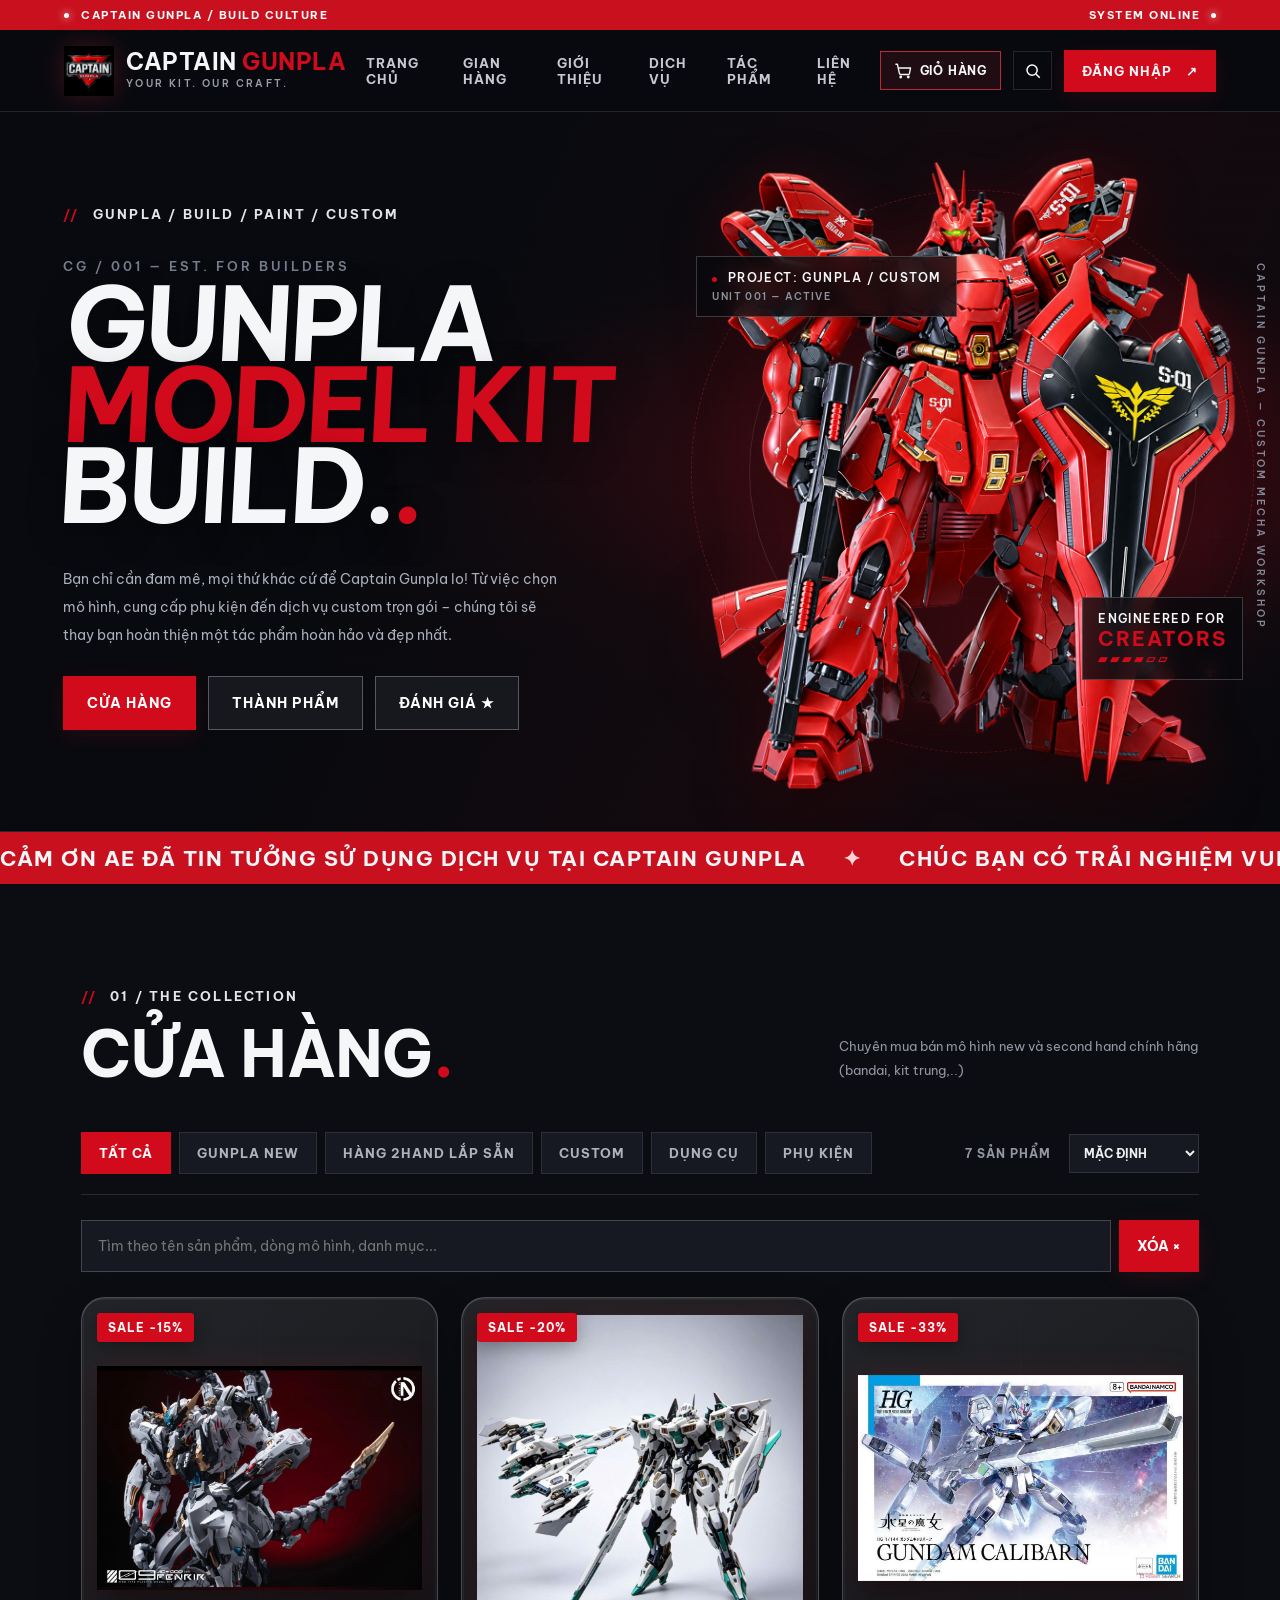
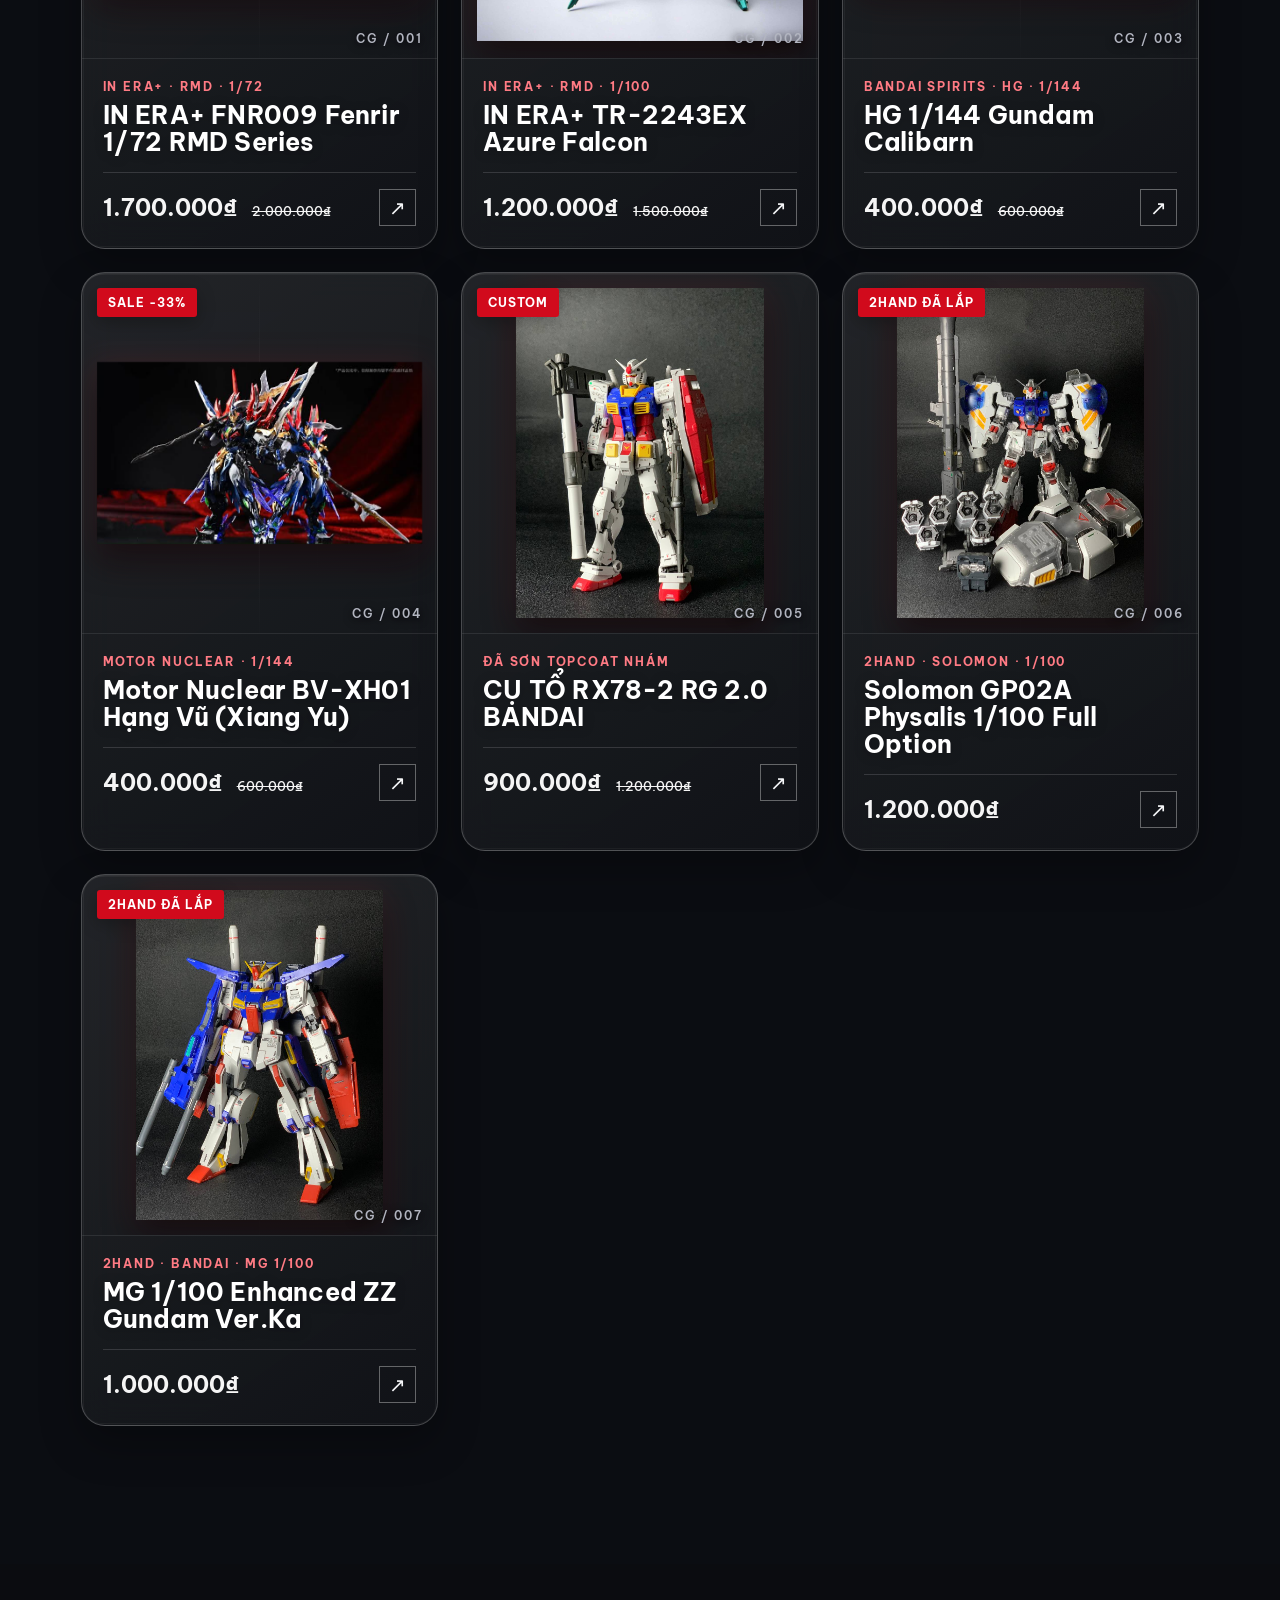
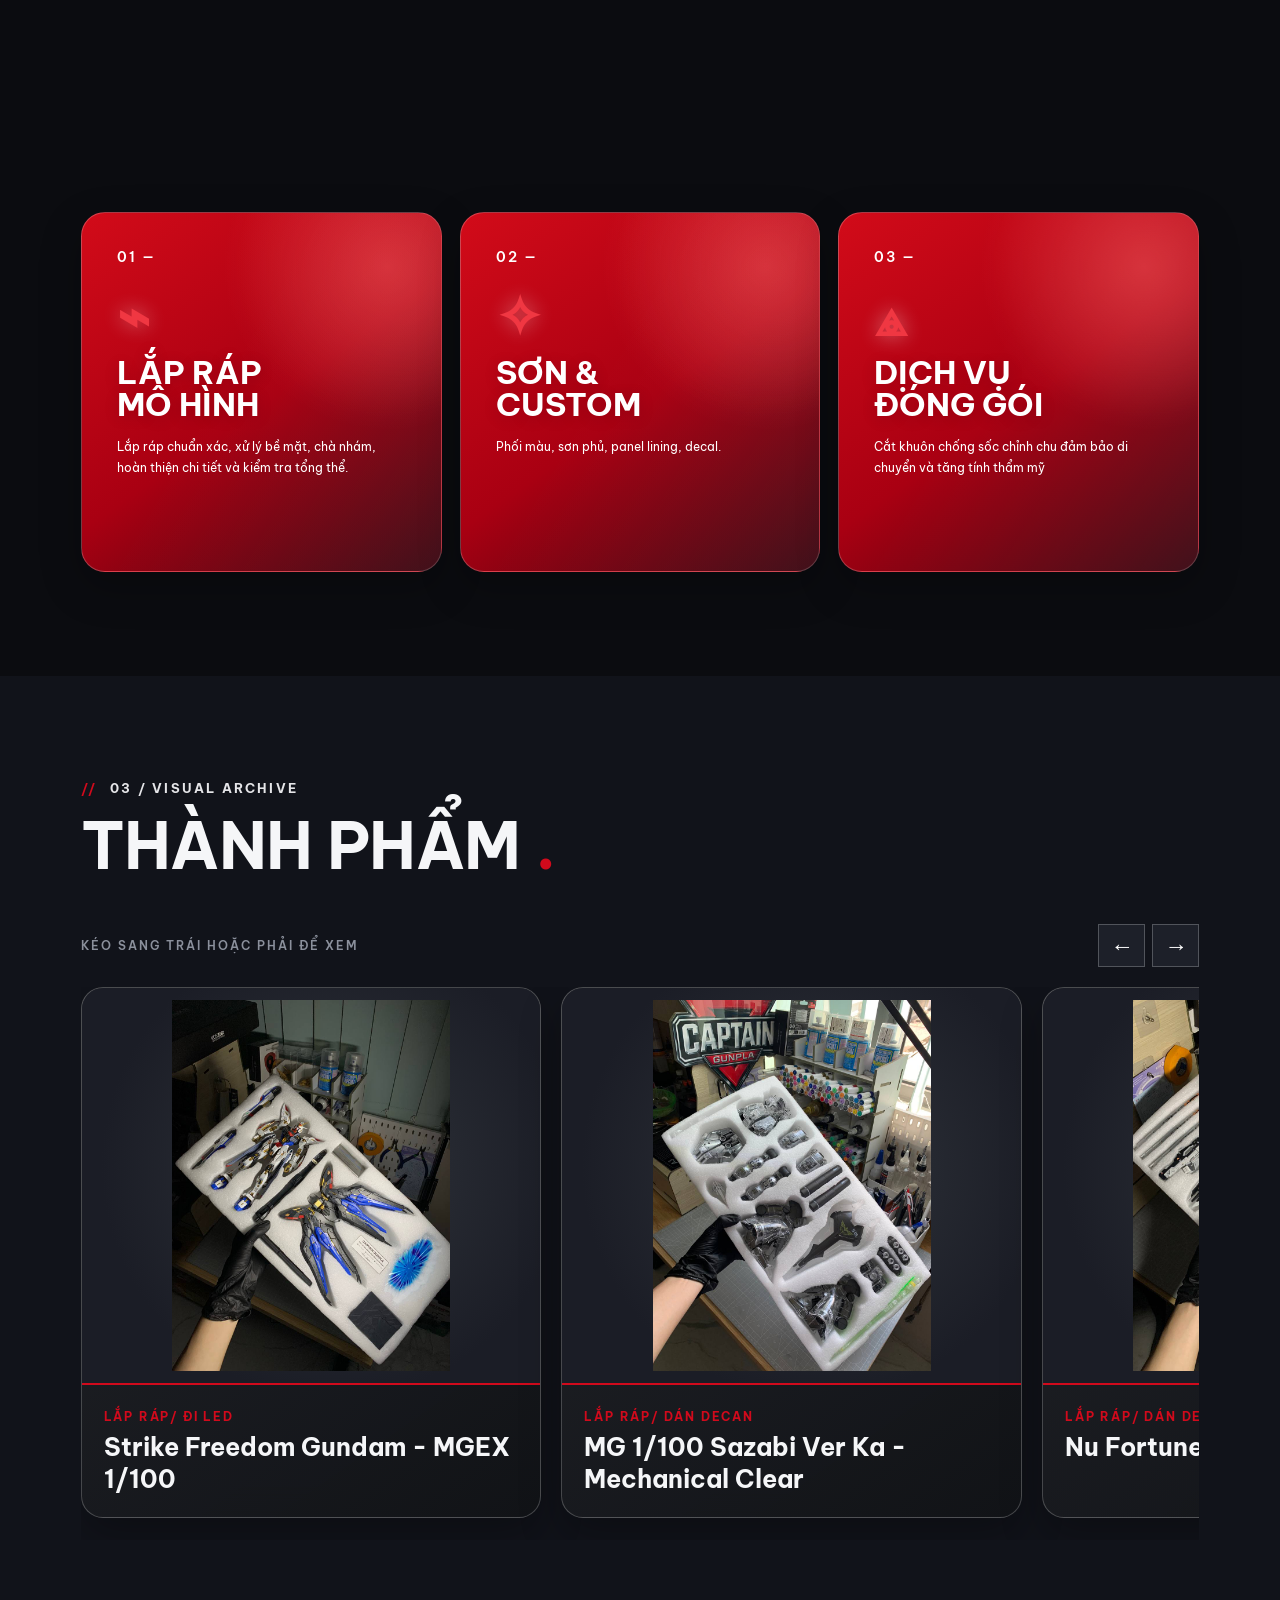
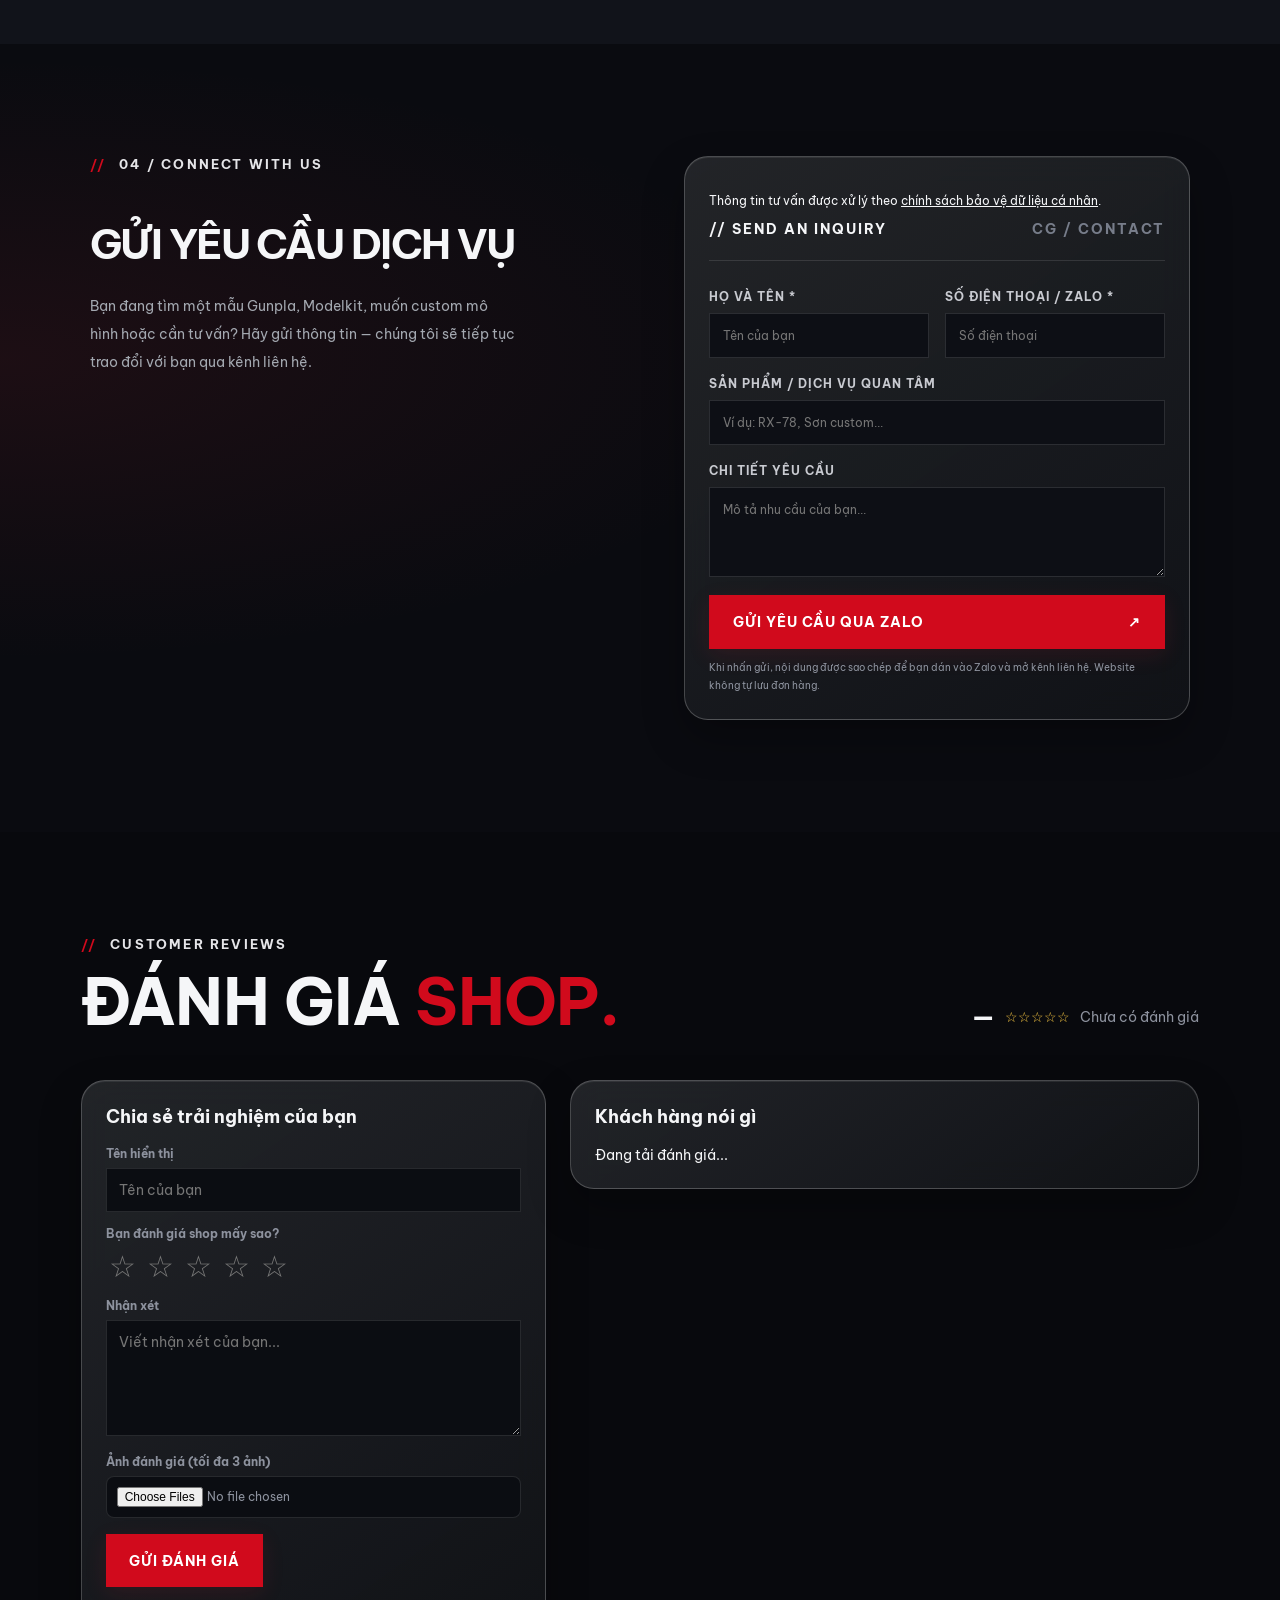
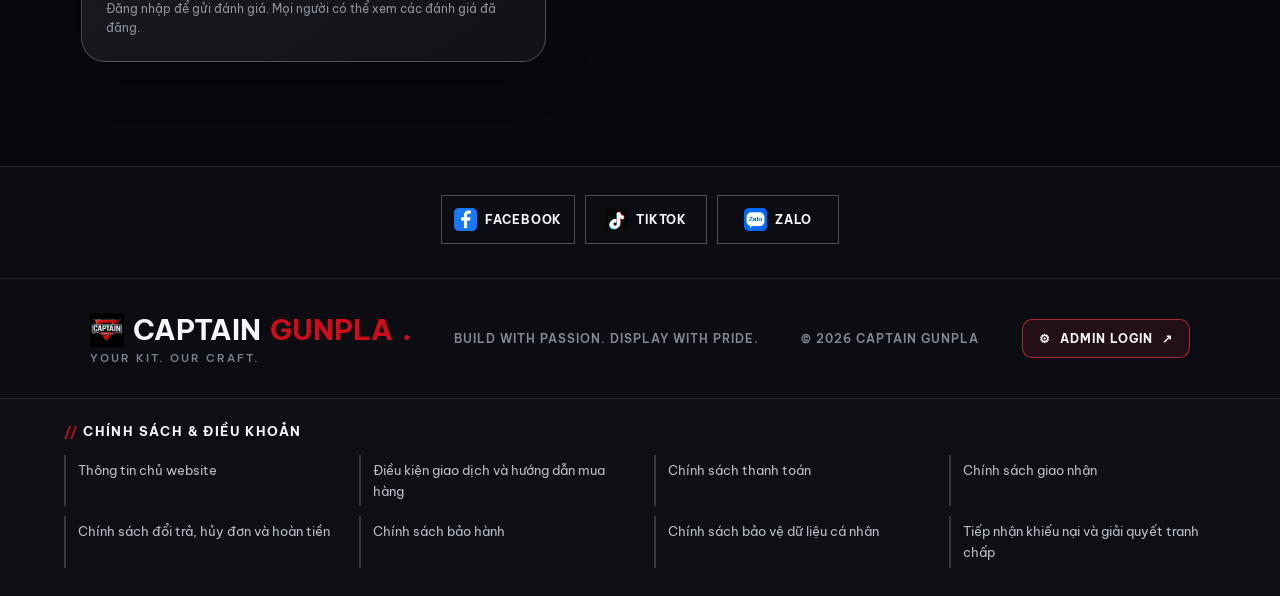
==== commit 06d0d7ad: "Update index.html" ====
--- a/index.html
+++ b/index.html
@@ -724,7 +724,29 @@
     </a>
 
   </footer>
-<nav aria-label="Chính sách cửa hàng" style="padding:16px 5%;border-top:1px solid var(--line);font-size:12px;line-height:2;text-align:center;color:inherit"><a href="chinh-sach.html#chu-the">Thông tin chủ website</a> · <a href="chinh-sach.html#mua-hang">Điều kiện giao dịch và hướng dẫn mua hàng</a> · <a href="chinh-sach.html#thanh-toan">Chính sách thanh toán</a> · <a href="chinh-sach.html#van-chuyen">Chính sách giao nhận</a> · <a href="chinh-sach.html#doi-tra">Chính sách đổi trả, hủy đơn và hoàn tiền</a> · <a href="chinh-sach.html#bao-hanh">Chính sách bảo hành</a> · <a href="chinh-sach.html#bao-mat">Chính sách bảo vệ dữ liệu cá nhân</a> · <a href="chinh-sach.html#khieu-nai">Tiếp nhận khiếu nại và giải quyết tranh chấp</a></nav>
+<style>
+  .cg-policy-footer { padding: 24px 5% 28px; border-top: 1px solid var(--line); background: #0d0f14; }
+  .cg-policy-footer-title { margin: 0 auto 16px; max-width: 1440px; font-size: 13px; font-weight: 700; letter-spacing: 1.4px; color: #f5f6f8; }
+  .cg-policy-footer-title span { color: var(--red); }
+  .cg-policy-footer-grid { max-width: 1440px; margin: 0 auto; display: grid; grid-template-columns: repeat(4, minmax(0, 1fr)); gap: 10px 28px; }
+  .cg-policy-footer-grid a { display: block; padding: 5px 0 5px 12px; border-left: 2px solid #353841; color: #b9bdc7; font-size: 13px; line-height: 1.6; text-decoration: none; overflow-wrap: anywhere; transition: color .2s, border-color .2s; }
+  .cg-policy-footer-grid a:hover, .cg-policy-footer-grid a:focus-visible { color: #fff; border-color: var(--red); }
+  @media (max-width: 1000px) { .cg-policy-footer-grid { grid-template-columns: repeat(2, minmax(0, 1fr)); } }
+  @media (max-width: 480px) { .cg-policy-footer-grid { grid-template-columns: 1fr; gap: 6px; } .cg-policy-footer { padding-right: 56px; } }
+</style>
+<nav class="cg-policy-footer" aria-label="Chính sách cửa hàng">
+  <div class="cg-policy-footer-title"><span>//</span> CHÍNH SÁCH &amp; ĐIỀU KHOẢN</div>
+  <div class="cg-policy-footer-grid">
+    <a href="chinh-sach.html#chu-the">Thông tin chủ website</a>
+    <a href="chinh-sach.html#mua-hang">Điều kiện giao dịch và hướng dẫn mua hàng</a>
+    <a href="chinh-sach.html#thanh-toan">Chính sách thanh toán</a>
+    <a href="chinh-sach.html#van-chuyen">Chính sách giao nhận</a>
+    <a href="chinh-sach.html#doi-tra">Chính sách đổi trả, hủy đơn và hoàn tiền</a>
+    <a href="chinh-sach.html#bao-hanh">Chính sách bảo hành</a>
+    <a href="chinh-sach.html#bao-mat">Chính sách bảo vệ dữ liệu cá nhân</a>
+    <a href="chinh-sach.html#khieu-nai">Tiếp nhận khiếu nại và giải quyết tranh chấp</a>
+  </div>
+</nav>
 
   <!-- NÚT LÊN ĐẦU TRANG -->
   <button type="button"
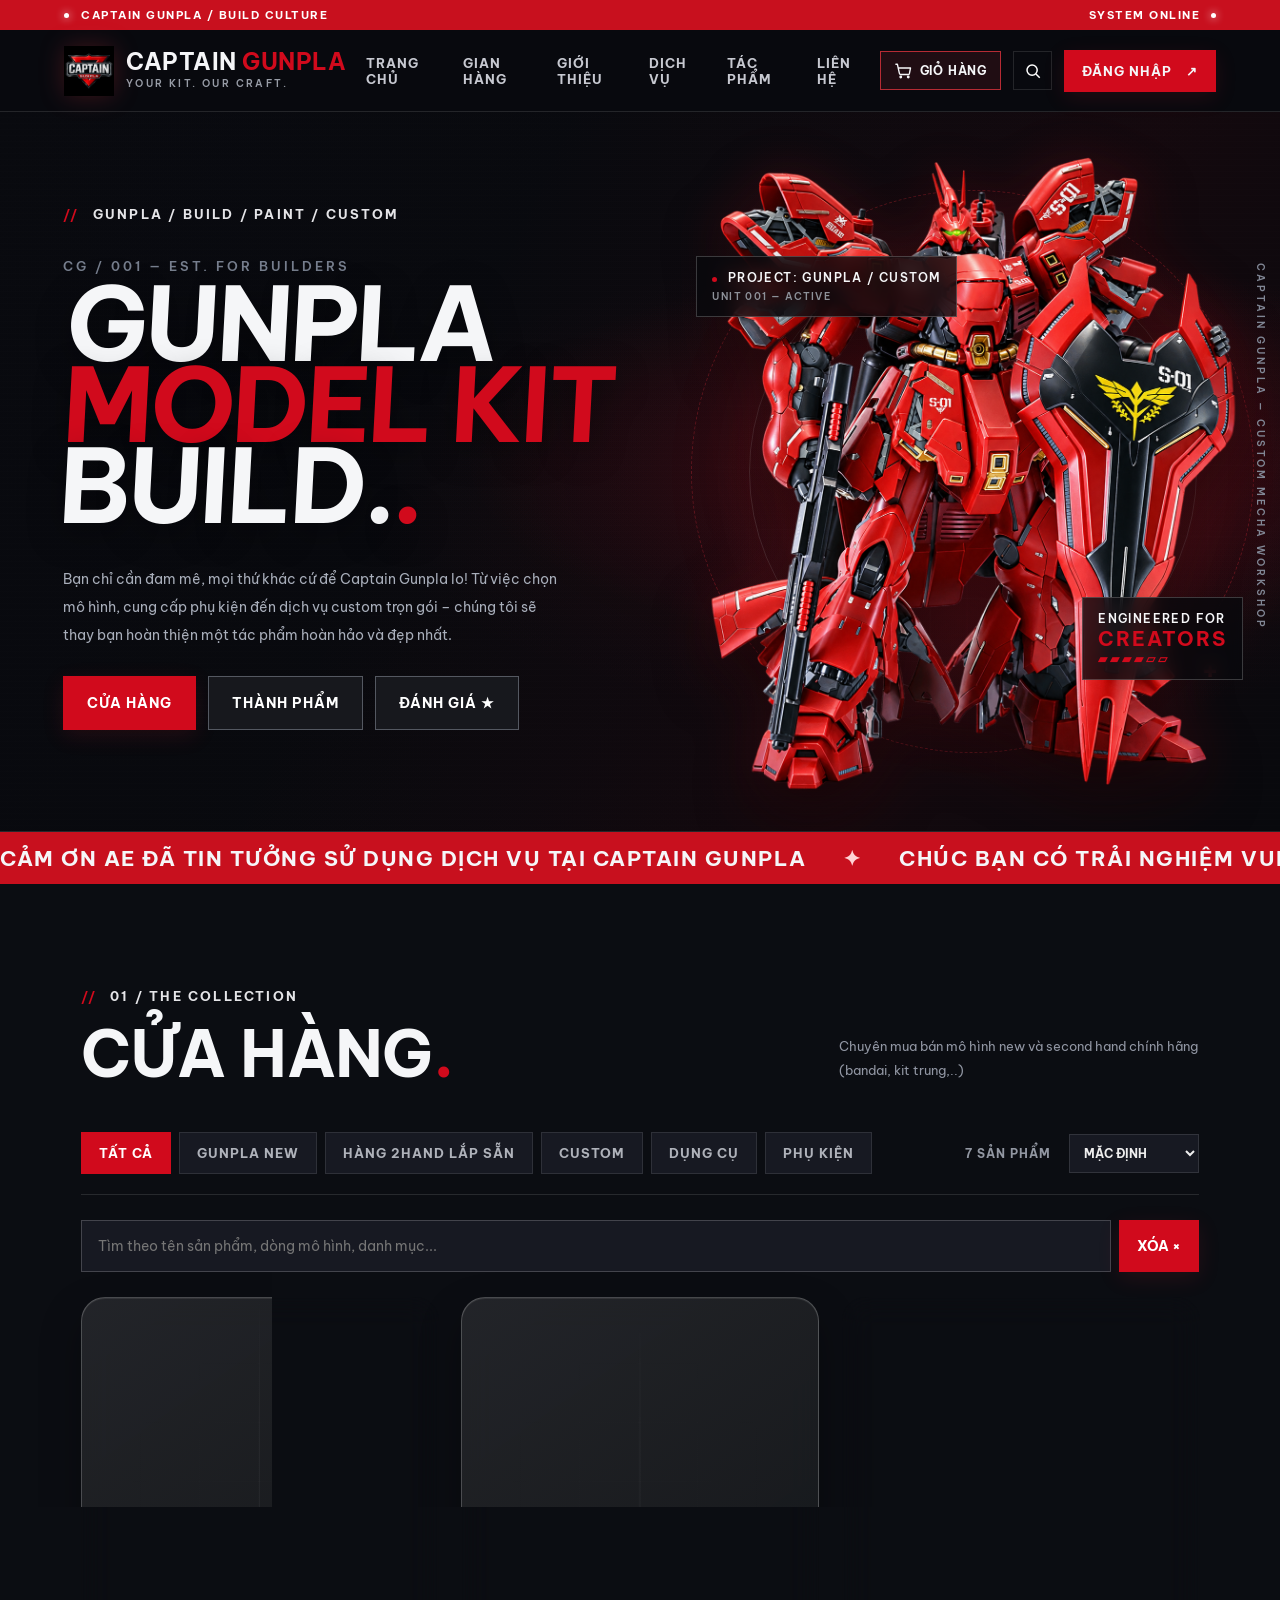
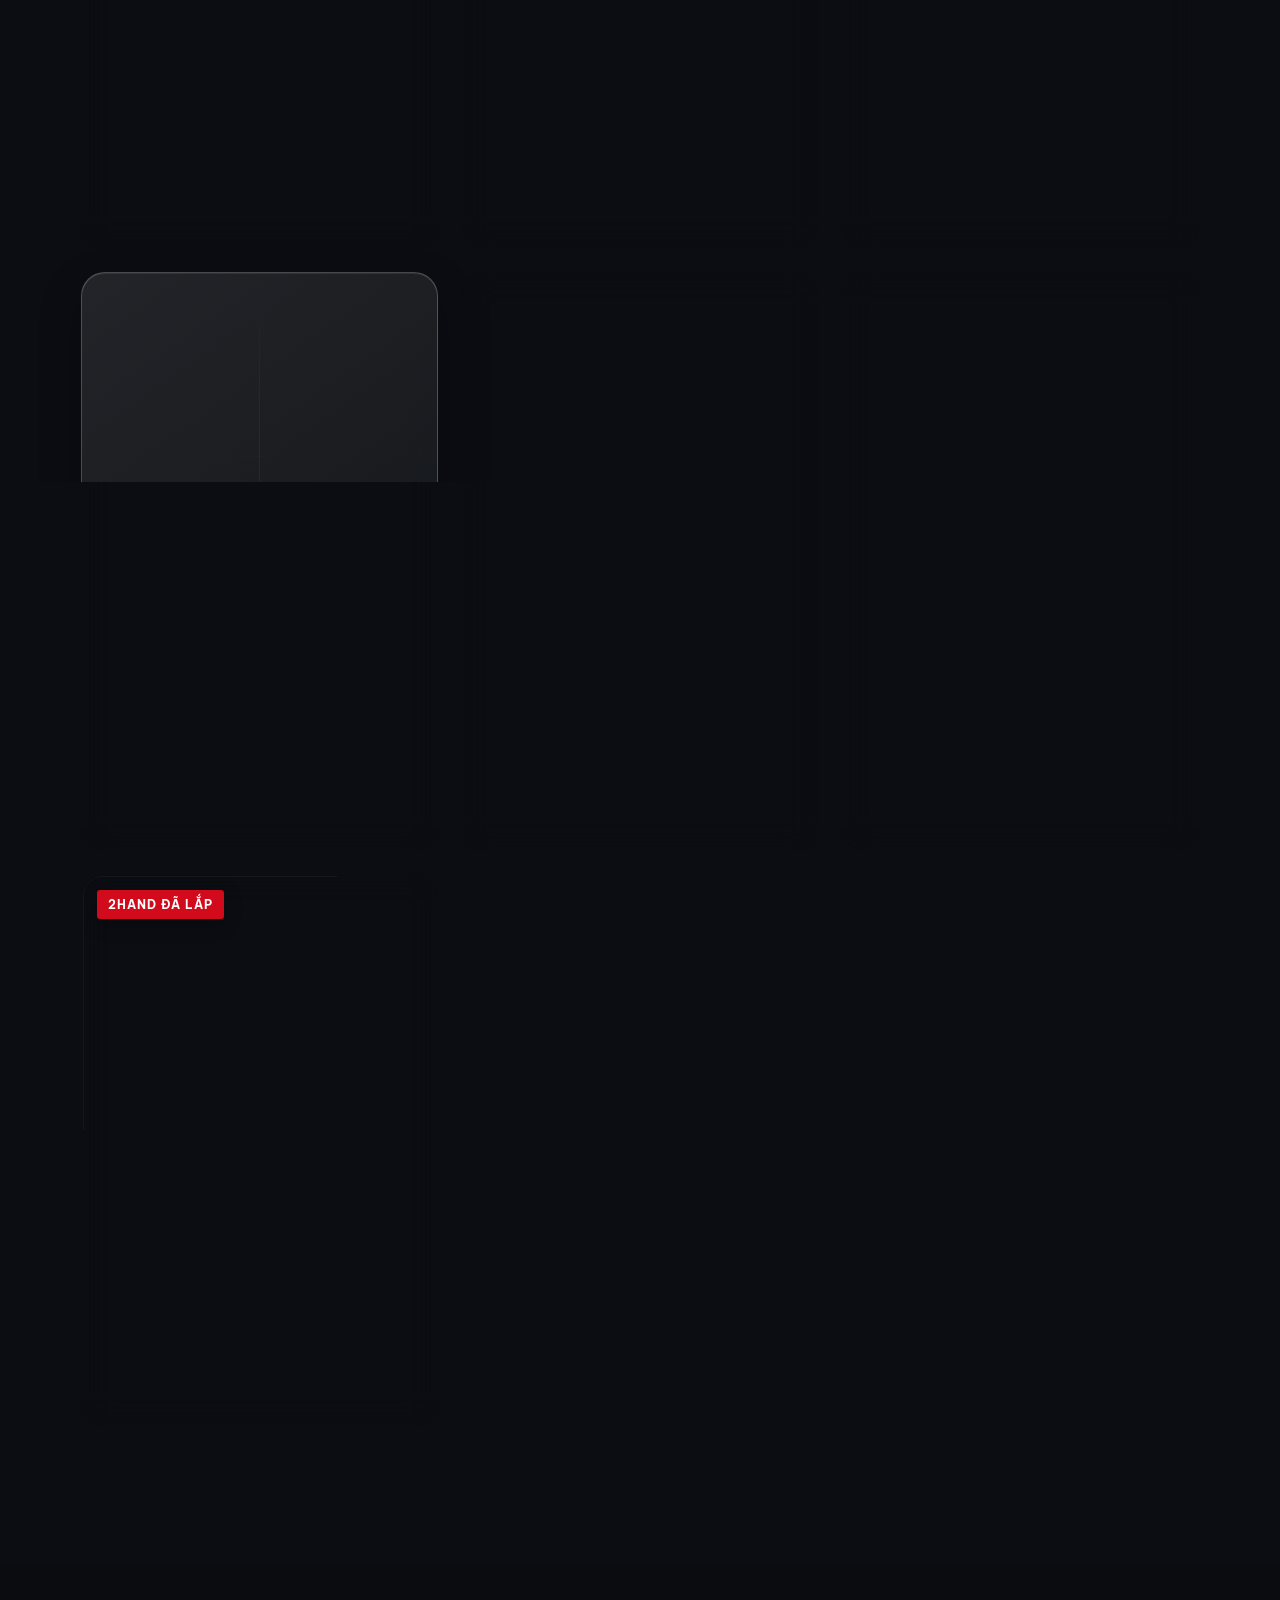
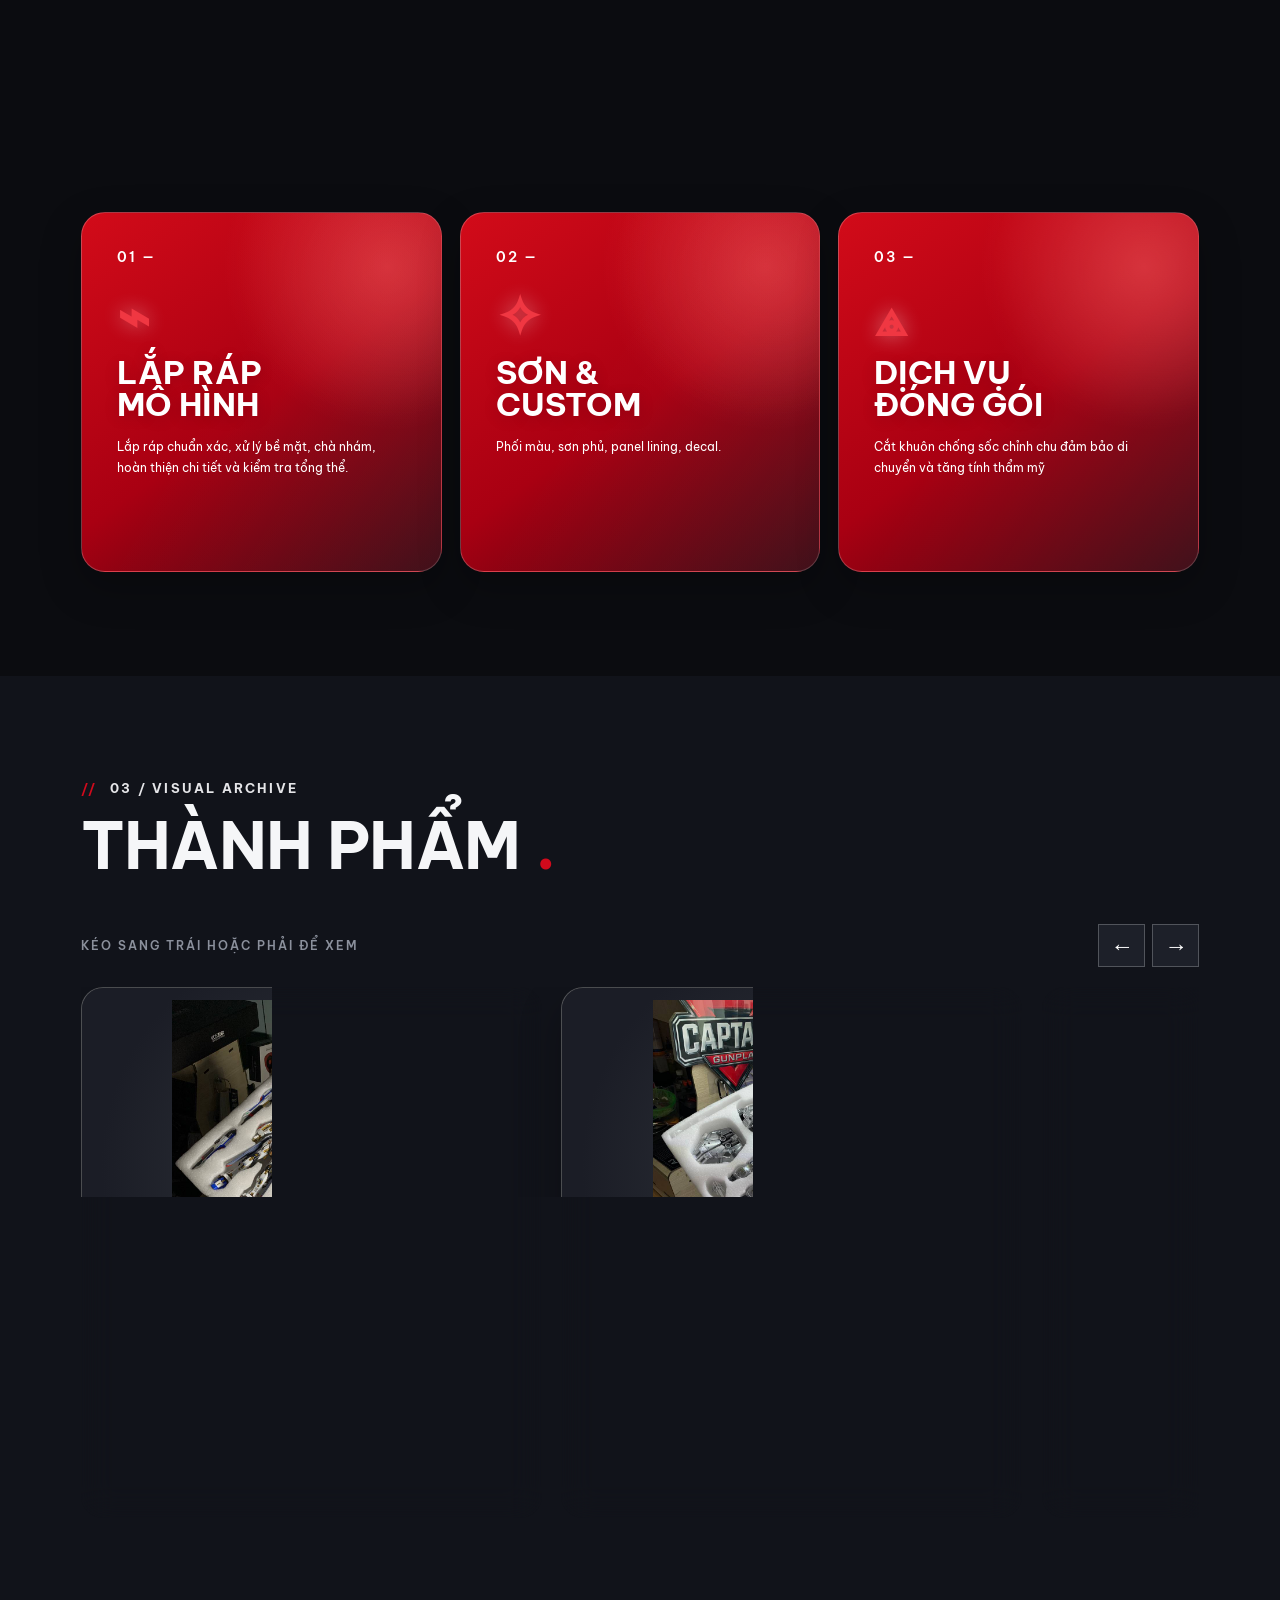
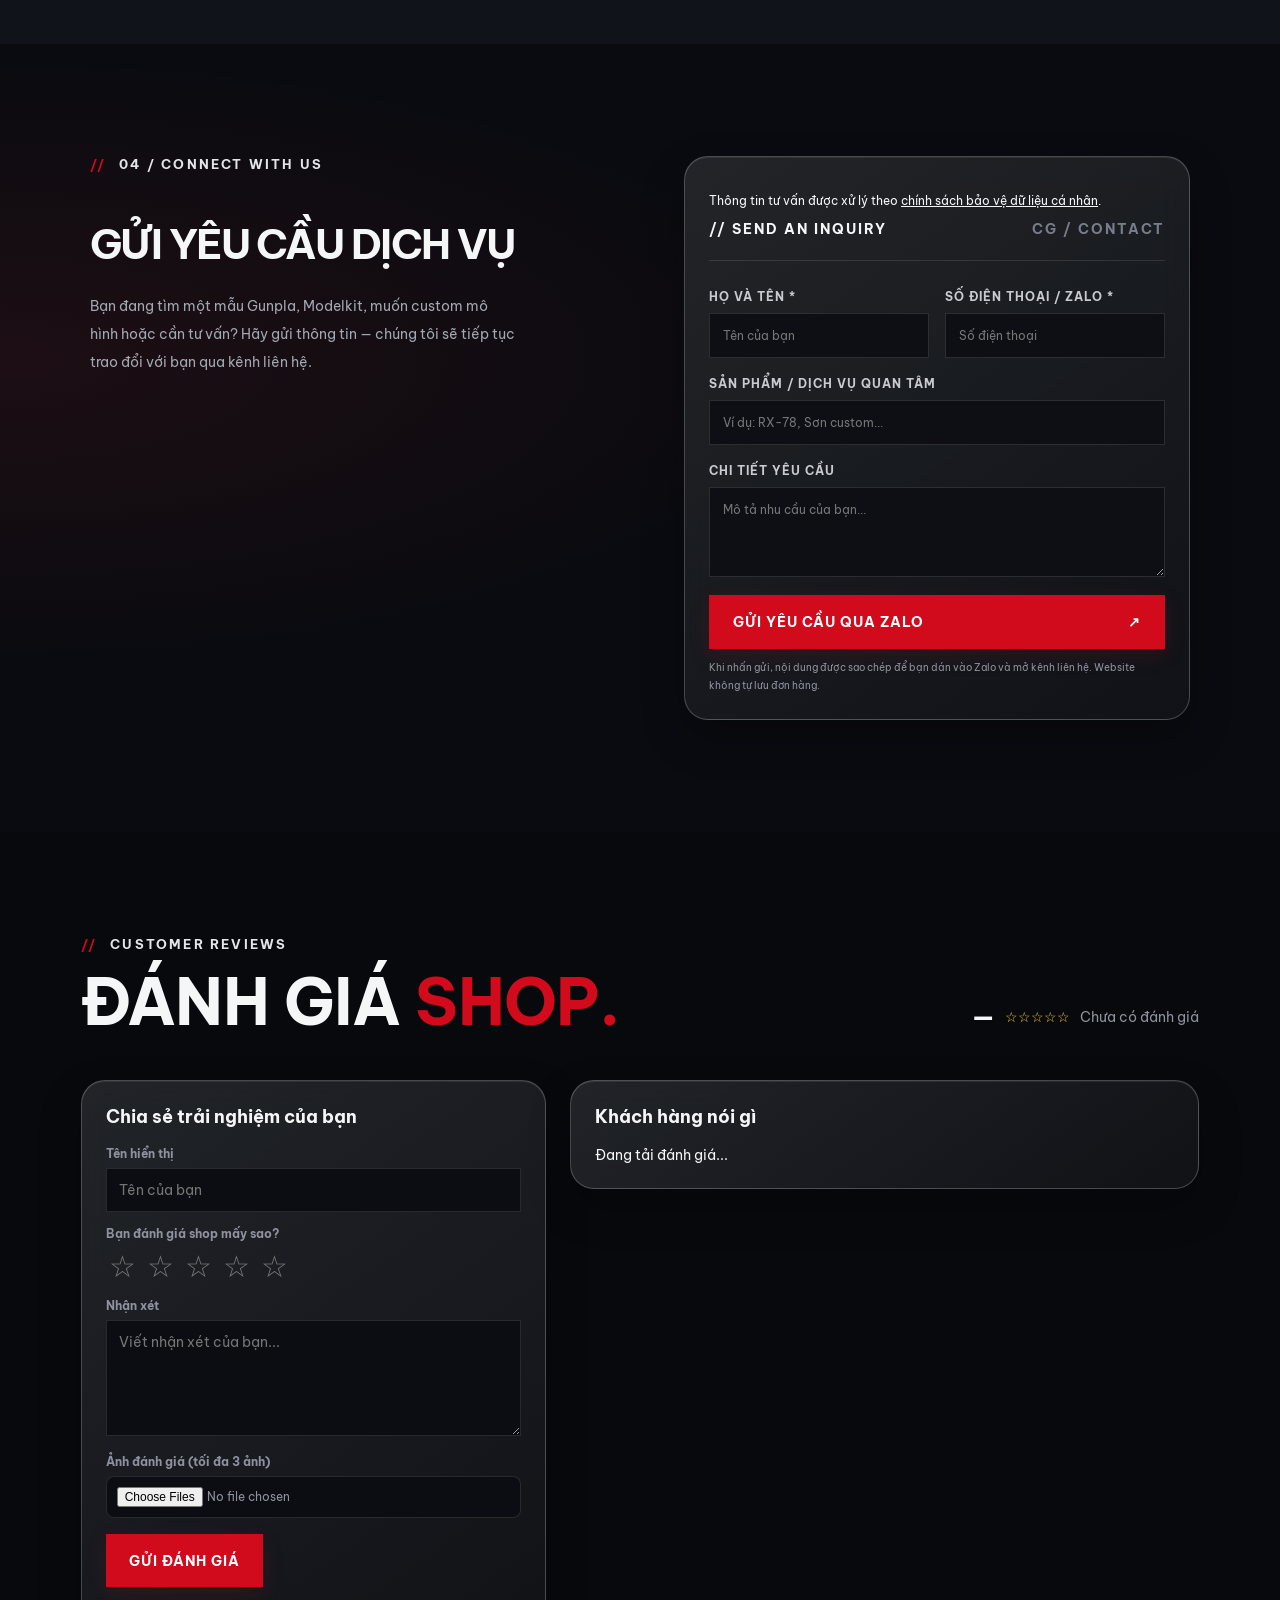
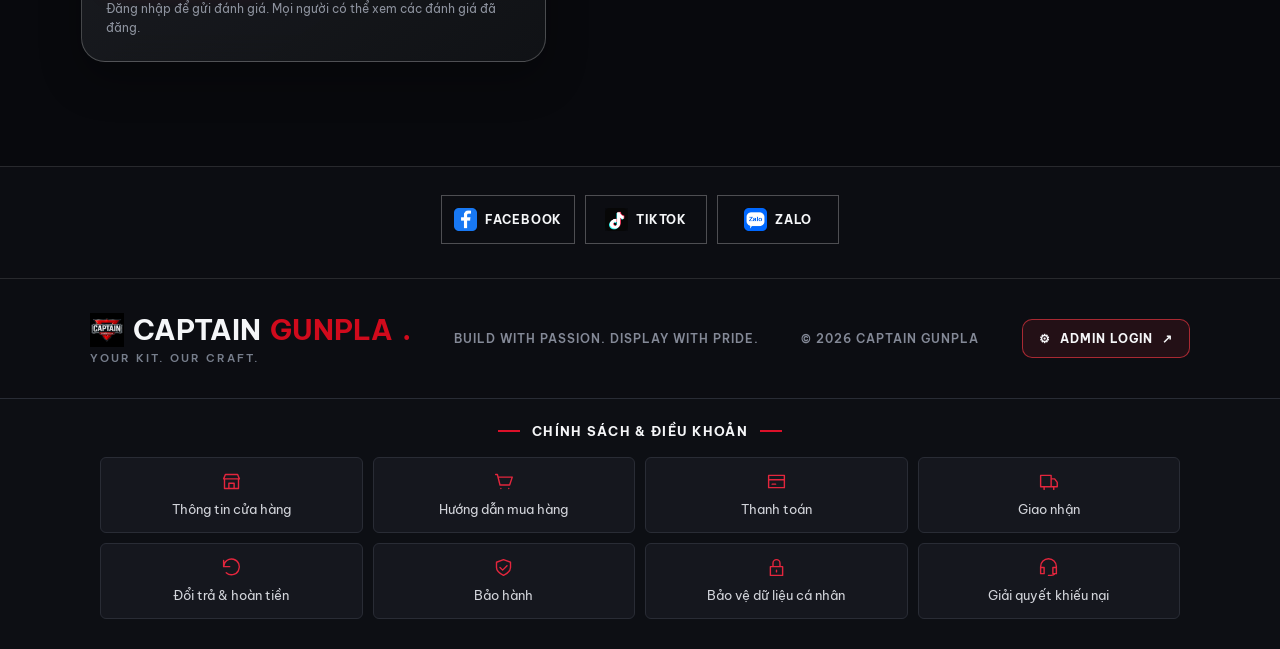
==== commit 7a098312: "Update index.html" ====
--- a/index.html
+++ b/index.html
@@ -725,26 +725,26 @@
 
   </footer>
 <style>
-  .cg-policy-footer { padding: 24px 5% 28px; border-top: 1px solid var(--line); background: #0d0f14; }
-  .cg-policy-footer-title { margin: 0 auto 16px; max-width: 1440px; font-size: 13px; font-weight: 700; letter-spacing: 1.4px; color: #f5f6f8; }
-  .cg-policy-footer-title span { color: var(--red); }
-  .cg-policy-footer-grid { max-width: 1440px; margin: 0 auto; display: grid; grid-template-columns: repeat(4, minmax(0, 1fr)); gap: 10px 28px; }
-  .cg-policy-footer-grid a { display: block; padding: 5px 0 5px 12px; border-left: 2px solid #353841; color: #b9bdc7; font-size: 13px; line-height: 1.6; text-decoration: none; overflow-wrap: anywhere; transition: color .2s, border-color .2s; }
-  .cg-policy-footer-grid a:hover, .cg-policy-footer-grid a:focus-visible { color: #fff; border-color: var(--red); }
-  @media (max-width: 1000px) { .cg-policy-footer-grid { grid-template-columns: repeat(2, minmax(0, 1fr)); } }
-  @media (max-width: 480px) { .cg-policy-footer-grid { grid-template-columns: 1fr; gap: 6px; } .cg-policy-footer { padding-right: 56px; } }
+  .cg-policy-footer { padding: 24px max(5%, 16px) 30px; border-top: 1px solid #292c35; background: #0d0f14; }
+  .cg-policy-footer-title { display: flex; align-items: center; justify-content: center; gap: 12px; margin: 0 auto 18px; font-size: 13px; font-weight: 700; letter-spacing: 1.3px; color: #f5f6f8; text-align: center; }
+  .cg-policy-footer-title::before, .cg-policy-footer-title::after { content: ''; width: 22px; height: 2px; flex: 0 0 22px; background: #db1029; }
+  .cg-policy-footer-grid { max-width: 1080px; margin: 0 auto; display: grid; grid-template-columns: repeat(4, minmax(0, 1fr)); gap: 10px; }
+  .cg-policy-footer-grid a { box-sizing: border-box; display: flex; flex-direction: column; align-items: center; justify-content: center; gap: 8px; min-height: 76px; padding: 12px 8px; border: 1px solid #292c35; border-radius: 6px; background: #15171e; color: #d3d5db; font-size: 13px; line-height: 1.4; text-align: center; text-decoration: none; overflow-wrap: anywhere; transition: color .2s, border-color .2s, background .2s; }
+  .cg-policy-footer-grid a svg { width: 21px; height: 21px; flex: 0 0 21px; color: #e3263d; }
+  .cg-policy-footer-grid a:hover, .cg-policy-footer-grid a:focus-visible { color: #fff; border-color: #d90c27; background: #20151b; }
+  @media (max-width: 720px) { .cg-policy-footer { padding: 22px 16px 64px; } .cg-policy-footer-grid { grid-template-columns: repeat(2, minmax(0, 1fr)); gap: 8px; } .cg-policy-footer-grid a { font-size: 12px; } }
 </style>
 <nav class="cg-policy-footer" aria-label="Chính sách cửa hàng">
-  <div class="cg-policy-footer-title"><span>//</span> CHÍNH SÁCH &amp; ĐIỀU KHOẢN</div>
+  <div class="cg-policy-footer-title">CHÍNH SÁCH &amp; ĐIỀU KHOẢN</div>
   <div class="cg-policy-footer-grid">
-    <a href="chinh-sach.html#chu-the">Thông tin chủ website</a>
-    <a href="chinh-sach.html#mua-hang">Điều kiện giao dịch và hướng dẫn mua hàng</a>
-    <a href="chinh-sach.html#thanh-toan">Chính sách thanh toán</a>
-    <a href="chinh-sach.html#van-chuyen">Chính sách giao nhận</a>
-    <a href="chinh-sach.html#doi-tra">Chính sách đổi trả, hủy đơn và hoàn tiền</a>
-    <a href="chinh-sach.html#bao-hanh">Chính sách bảo hành</a>
-    <a href="chinh-sach.html#bao-mat">Chính sách bảo vệ dữ liệu cá nhân</a>
-    <a href="chinh-sach.html#khieu-nai">Tiếp nhận khiếu nại và giải quyết tranh chấp</a>
+    <a href="chinh-sach.html#chu-the" aria-label="Thông tin chủ website"><svg viewBox="0 0 24 24" fill="none" stroke="currentColor" stroke-width="1.6" stroke-linecap="round" stroke-linejoin="round" aria-hidden="true"><path d="M3 9h18l-2-5H5L3 9Zm1 0v11h16V9M9 20v-6h6v6"/></svg><span>Thông tin cửa hàng</span></a>
+    <a href="chinh-sach.html#mua-hang" aria-label="Điều kiện giao dịch và hướng dẫn mua hàng"><svg viewBox="0 0 24 24" fill="none" stroke="currentColor" stroke-width="1.6" stroke-linecap="round" stroke-linejoin="round" aria-hidden="true"><path d="M3 4h2l3 12h11l3-9H6m3 13h.01M18 20h.01"/></svg><span>Hướng dẫn mua hàng</span></a>
+    <a href="chinh-sach.html#thanh-toan" aria-label="Chính sách thanh toán"><svg viewBox="0 0 24 24" fill="none" stroke="currentColor" stroke-width="1.6" stroke-linecap="round" stroke-linejoin="round" aria-hidden="true"><path d="M3 5h18v14H3zM3 10h18m-14 5h4"/></svg><span>Thanh toán</span></a>
+    <a href="chinh-sach.html#van-chuyen" aria-label="Chính sách giao nhận"><svg viewBox="0 0 24 24" fill="none" stroke="currentColor" stroke-width="1.6" stroke-linecap="round" stroke-linejoin="round" aria-hidden="true"><path d="M3 5h12v13H3zM15 9h4l3 4v5h-7M7 18v3m11-3v3"/></svg><span>Giao nhận</span></a>
+    <a href="chinh-sach.html#doi-tra" aria-label="Chính sách đổi trả, hủy đơn và hoàn tiền"><svg viewBox="0 0 24 24" fill="none" stroke="currentColor" stroke-width="1.6" stroke-linecap="round" stroke-linejoin="round" aria-hidden="true"><path d="M3 11a9 9 0 1 1 3 7M3 4v7h7"/></svg><span>Đổi trả &amp; hoàn tiền</span></a>
+    <a href="chinh-sach.html#bao-hanh" aria-label="Chính sách bảo hành"><svg viewBox="0 0 24 24" fill="none" stroke="currentColor" stroke-width="1.6" stroke-linecap="round" stroke-linejoin="round" aria-hidden="true"><path d="m12 3 8 3v6c0 5-8 9-8 9s-8-4-8-9V6l8-3Zm-4 9 3 3 5-5"/></svg><span>Bảo hành</span></a>
+    <a href="chinh-sach.html#bao-mat" aria-label="Chính sách bảo vệ dữ liệu cá nhân"><svg viewBox="0 0 24 24" fill="none" stroke="currentColor" stroke-width="1.6" stroke-linecap="round" stroke-linejoin="round" aria-hidden="true"><path d="M5 11h14v10H5zM8 11V7a4 4 0 0 1 8 0v4m-4 4v2"/></svg><span>Bảo vệ dữ liệu cá nhân</span></a>
+    <a href="chinh-sach.html#khieu-nai" aria-label="Tiếp nhận khiếu nại và giải quyết tranh chấp"><svg viewBox="0 0 24 24" fill="none" stroke="currentColor" stroke-width="1.6" stroke-linecap="round" stroke-linejoin="round" aria-hidden="true"><path d="M3 13v-2a9 9 0 0 1 18 0v2M3 12h4v7H3zM17 12h4v7h-4zM19 19c0 2-3 2-7 2"/></svg><span>Giải quyết khiếu nại</span></a>
   </div>
 </nav>
 
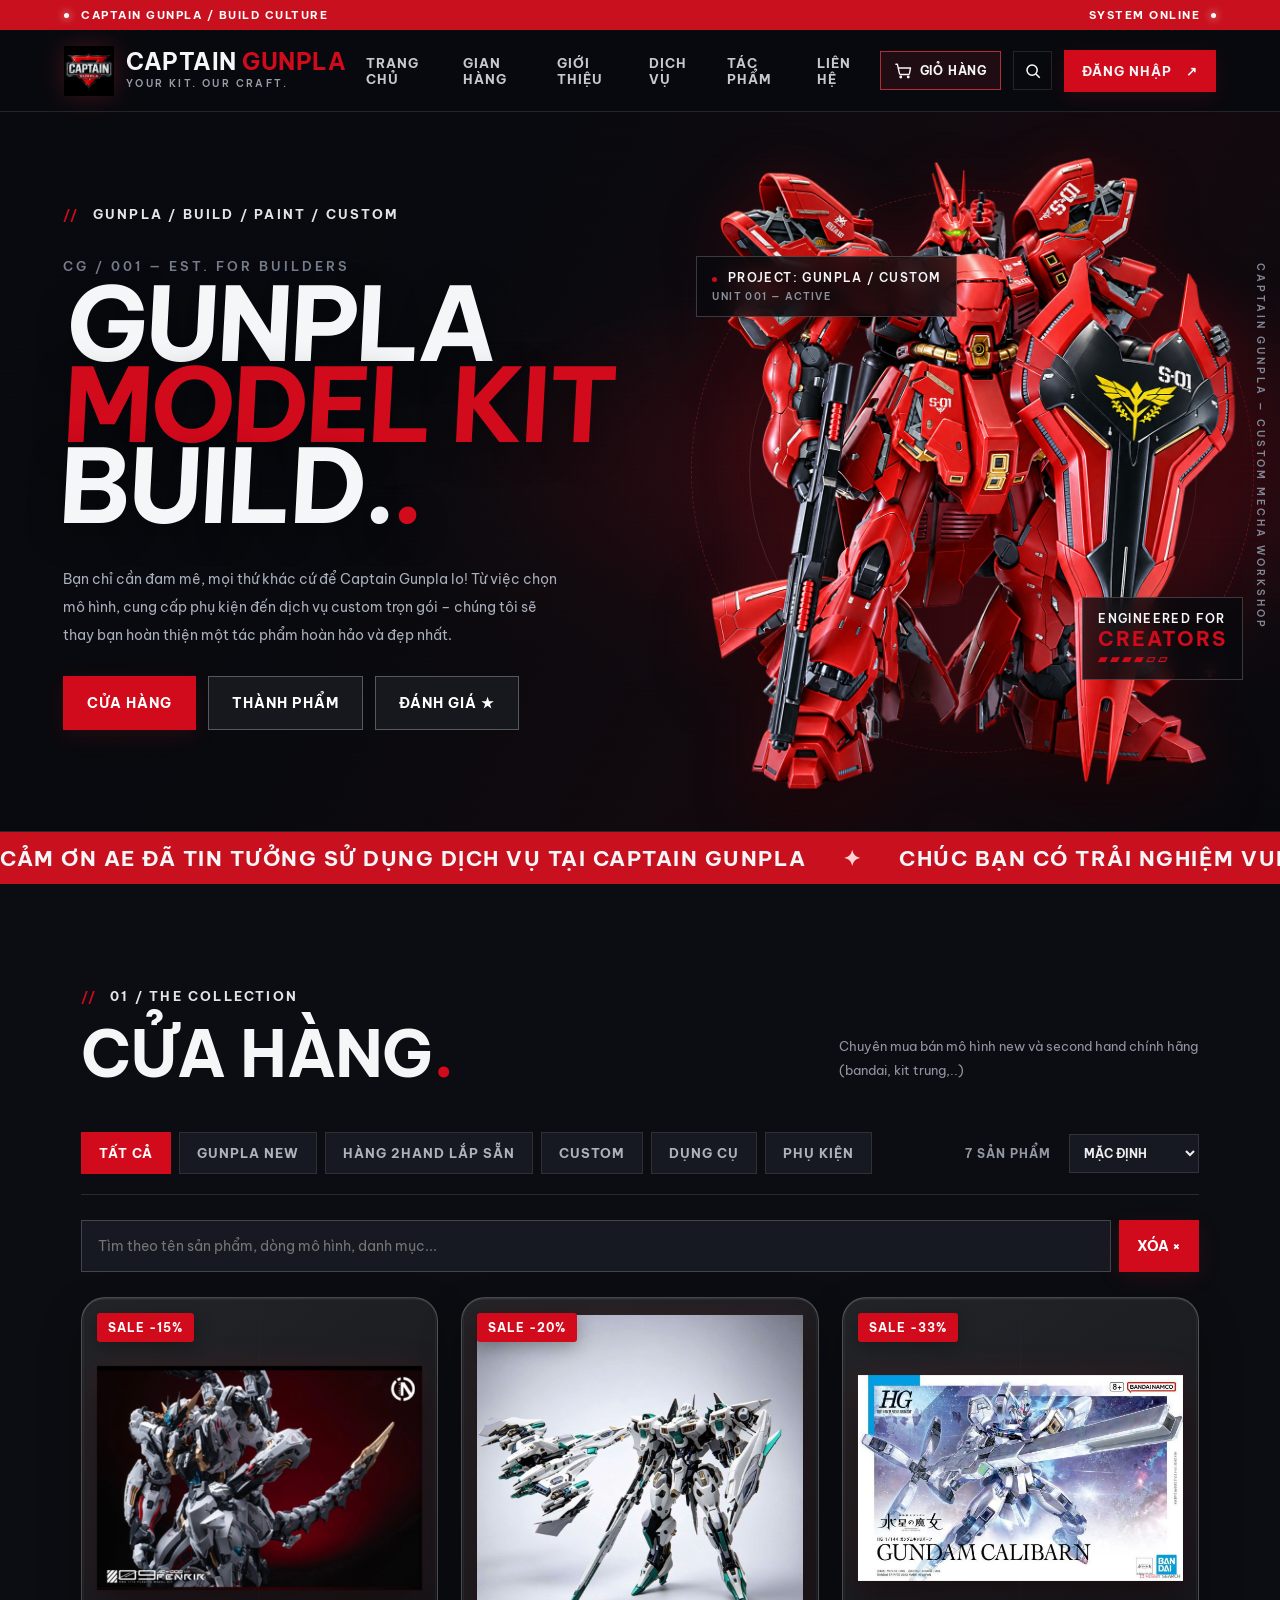
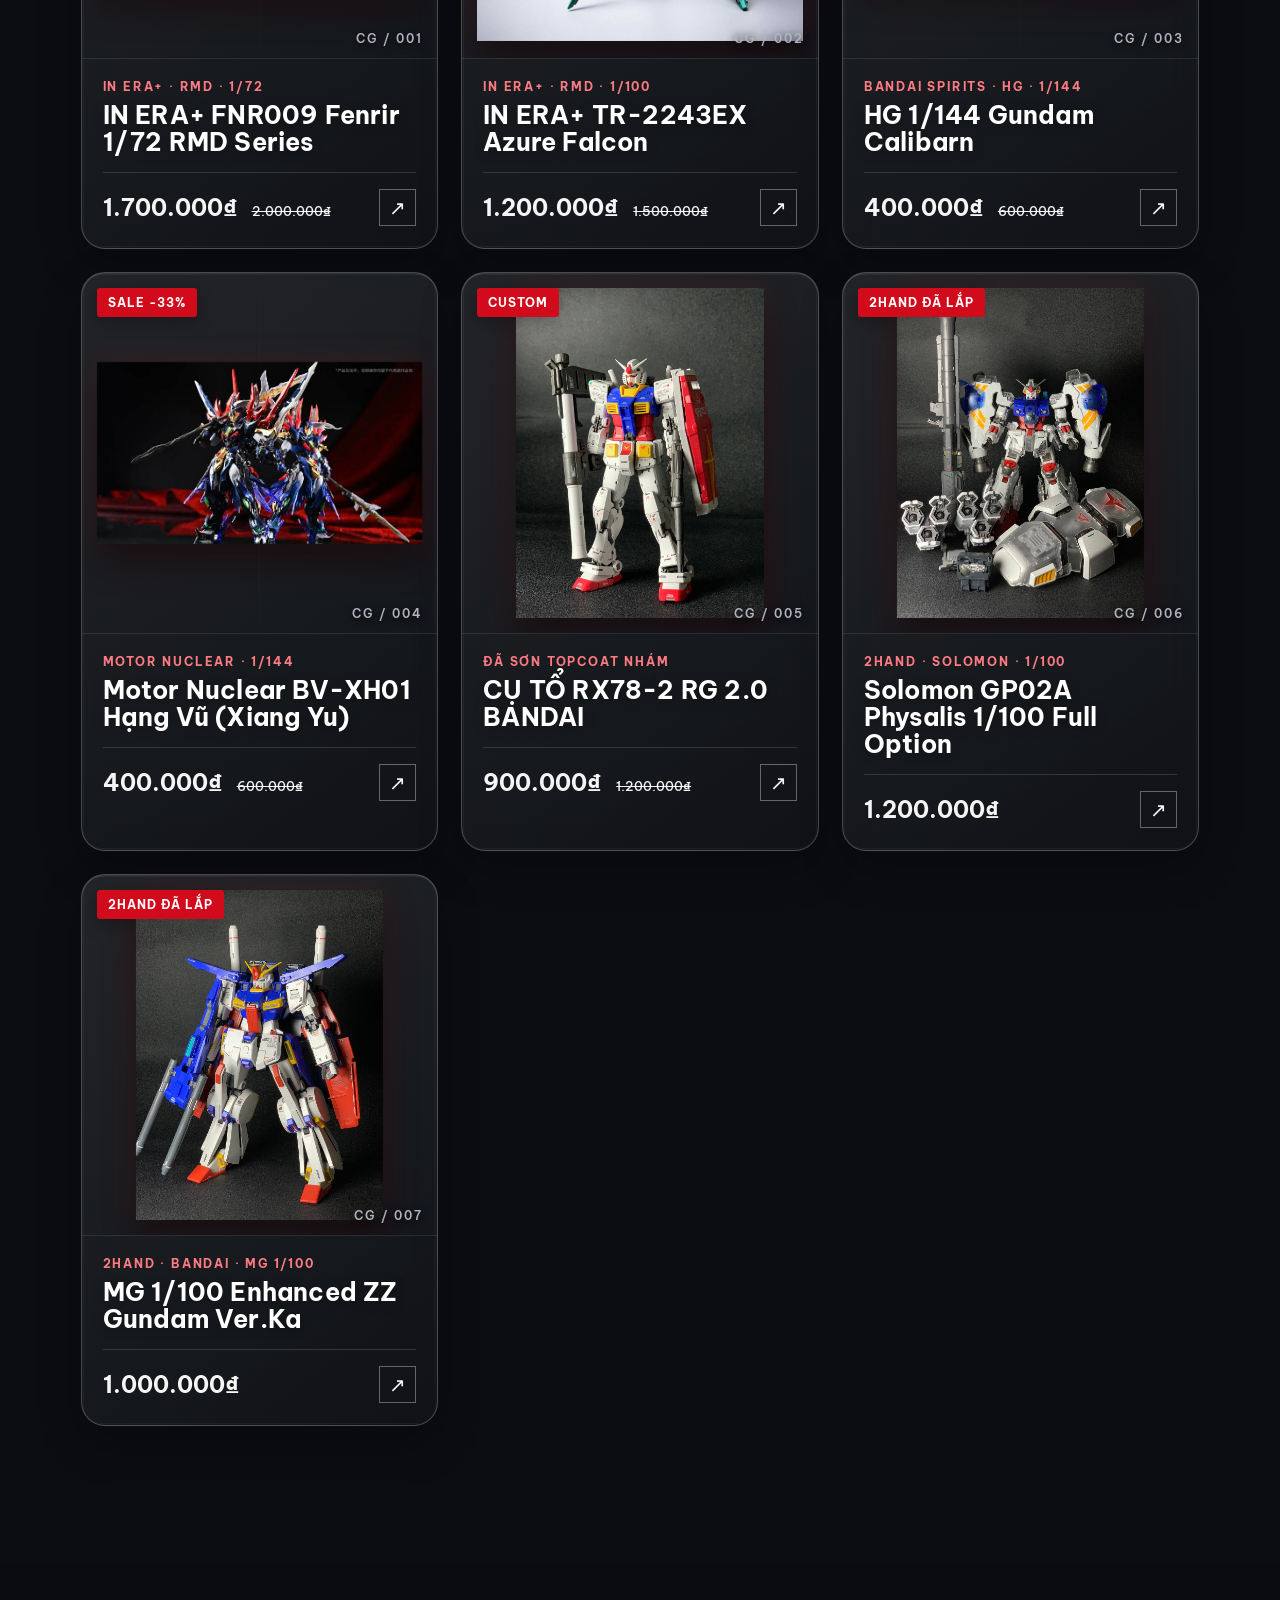
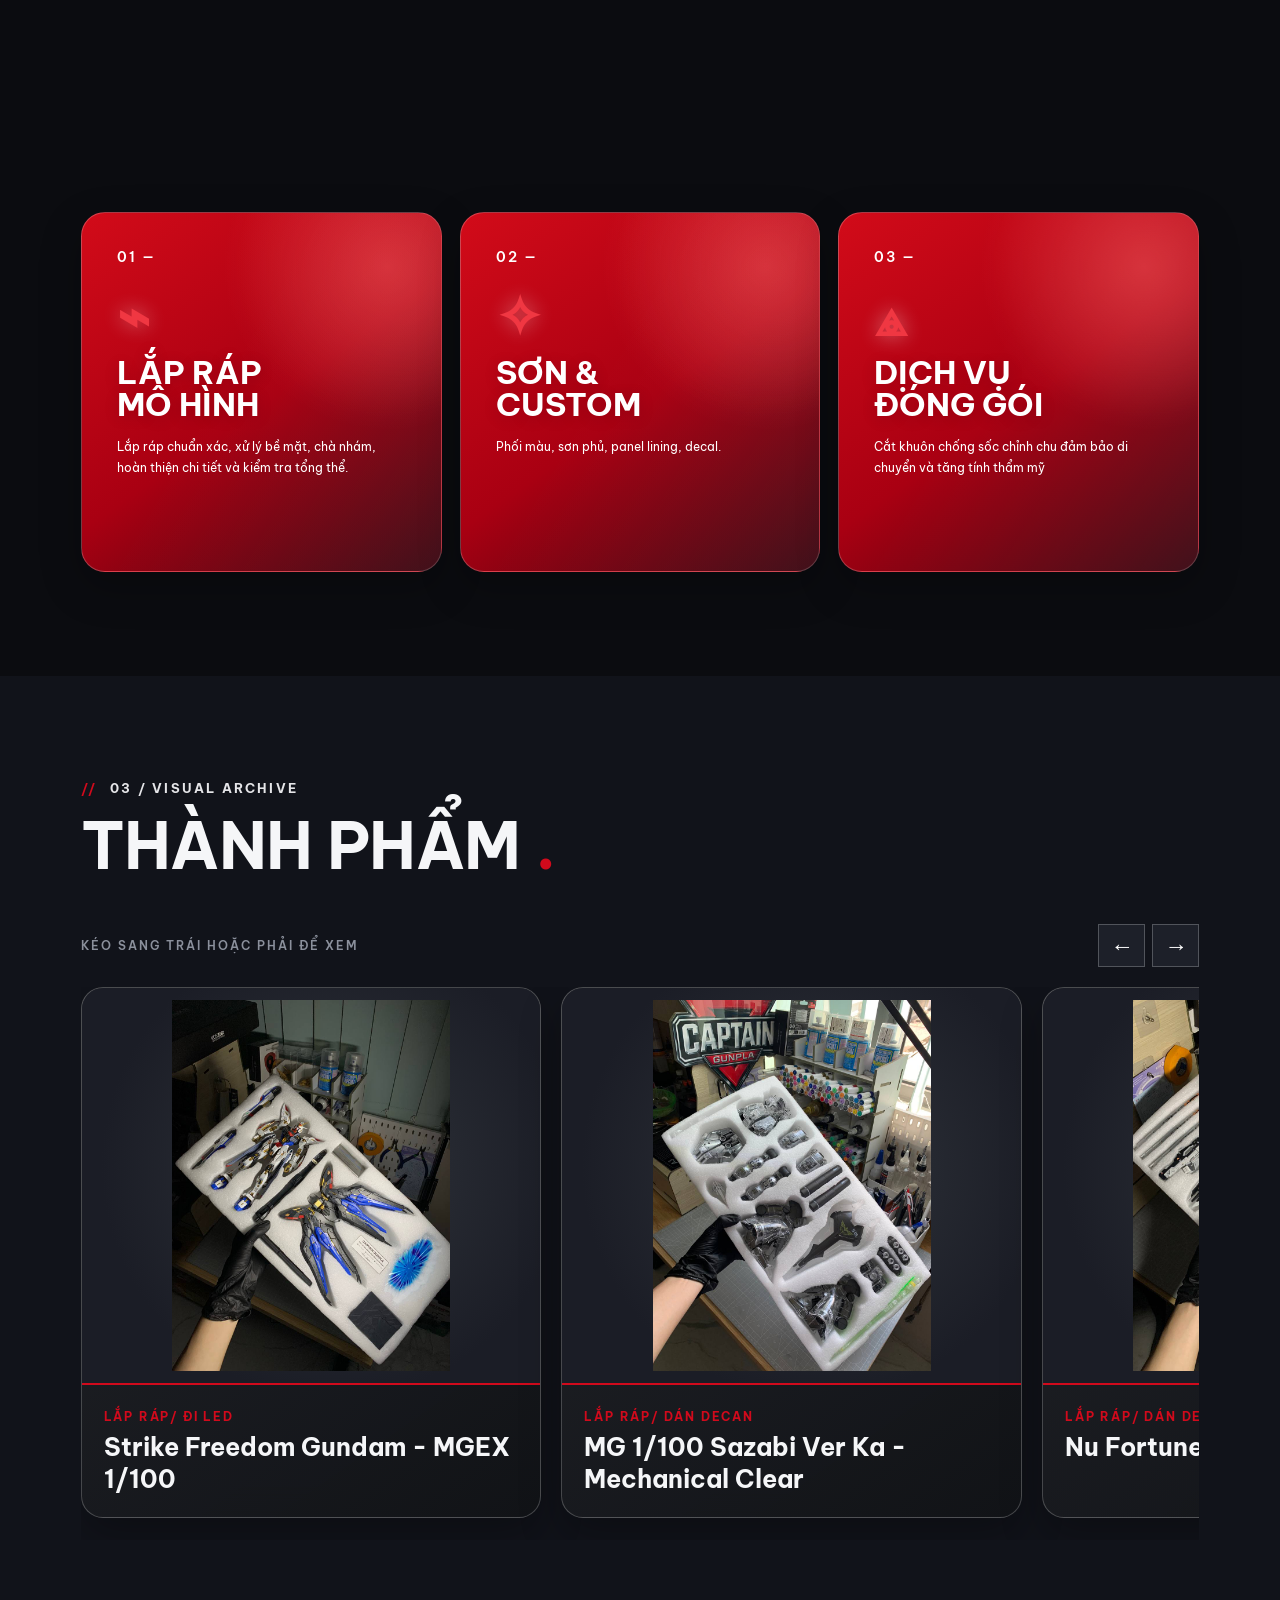
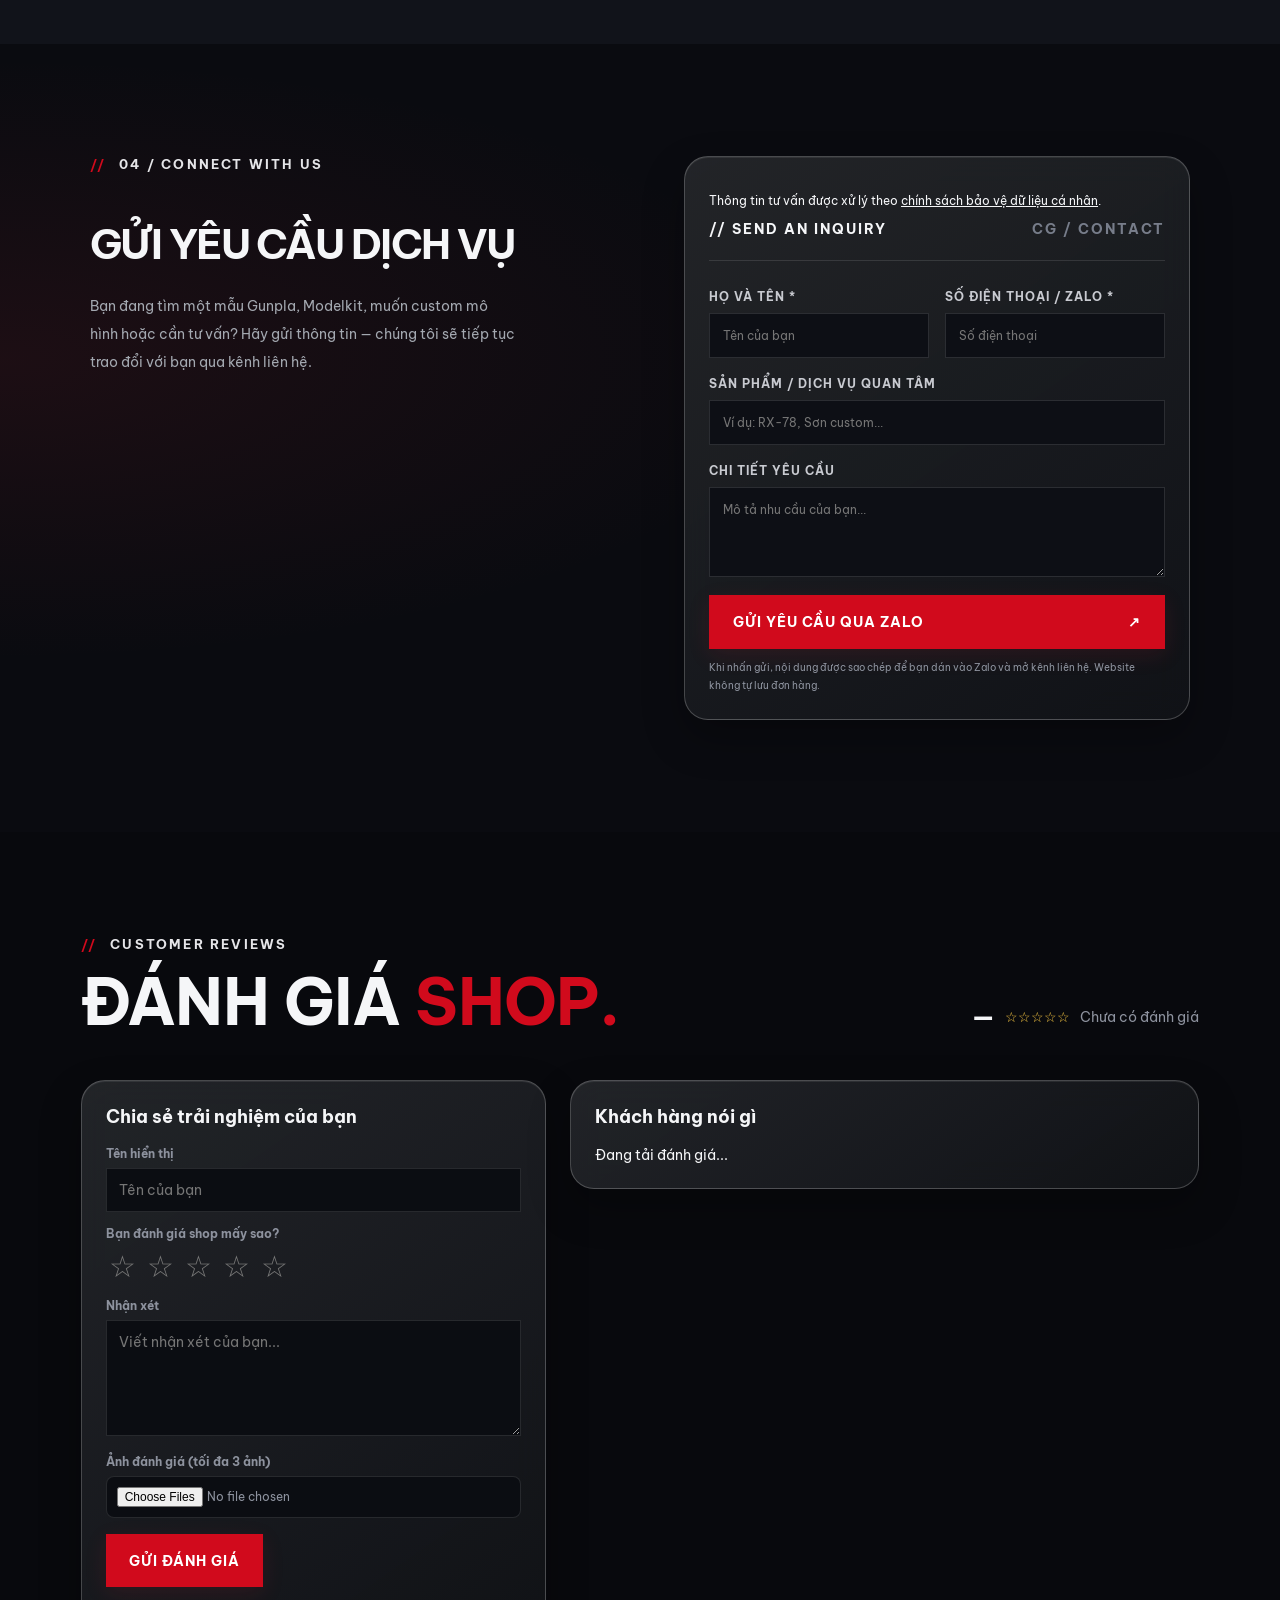
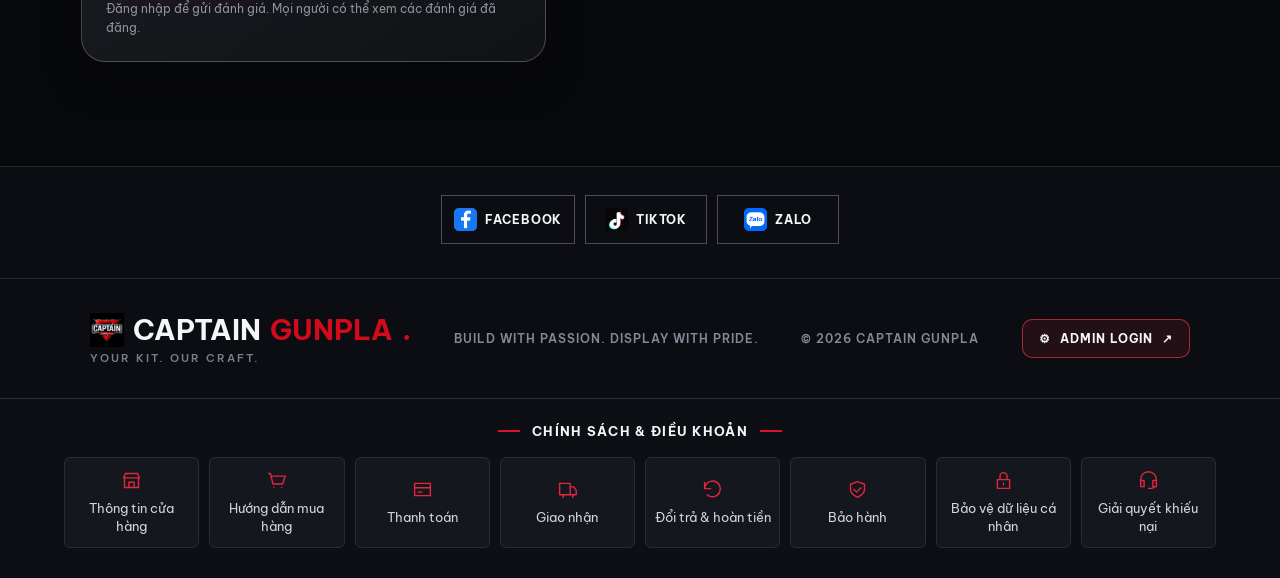
==== commit 9e730a17: "Update index.html" ====
--- a/index.html
+++ b/index.html
@@ -728,11 +728,12 @@
   .cg-policy-footer { padding: 24px max(5%, 16px) 30px; border-top: 1px solid #292c35; background: #0d0f14; }
   .cg-policy-footer-title { display: flex; align-items: center; justify-content: center; gap: 12px; margin: 0 auto 18px; font-size: 13px; font-weight: 700; letter-spacing: 1.3px; color: #f5f6f8; text-align: center; }
   .cg-policy-footer-title::before, .cg-policy-footer-title::after { content: ''; width: 22px; height: 2px; flex: 0 0 22px; background: #db1029; }
-  .cg-policy-footer-grid { max-width: 1080px; margin: 0 auto; display: grid; grid-template-columns: repeat(4, minmax(0, 1fr)); gap: 10px; }
+  .cg-policy-footer-grid { max-width: 1760px; margin: 0 auto; display: grid; grid-template-columns: repeat(8, minmax(0, 1fr)); gap: 10px; }
   .cg-policy-footer-grid a { box-sizing: border-box; display: flex; flex-direction: column; align-items: center; justify-content: center; gap: 8px; min-height: 76px; padding: 12px 8px; border: 1px solid #292c35; border-radius: 6px; background: #15171e; color: #d3d5db; font-size: 13px; line-height: 1.4; text-align: center; text-decoration: none; overflow-wrap: anywhere; transition: color .2s, border-color .2s, background .2s; }
   .cg-policy-footer-grid a svg { width: 21px; height: 21px; flex: 0 0 21px; color: #e3263d; }
   .cg-policy-footer-grid a:hover, .cg-policy-footer-grid a:focus-visible { color: #fff; border-color: #d90c27; background: #20151b; }
-  @media (max-width: 720px) { .cg-policy-footer { padding: 22px 16px 64px; } .cg-policy-footer-grid { grid-template-columns: repeat(2, minmax(0, 1fr)); gap: 8px; } .cg-policy-footer-grid a { font-size: 12px; } }
+  @media (max-width: 1023px) { .cg-policy-footer-grid { grid-template-columns: repeat(4, minmax(0, 1fr)); gap: 8px; } }
+  @media (max-width: 720px) { .cg-policy-footer { padding: 22px 10px 64px; } .cg-policy-footer-grid { gap: 6px; } .cg-policy-footer-grid a { font-size: 11px; padding: 9px 3px; gap: 6px; min-height: 84px; } .cg-policy-footer-grid a svg { width: 18px; height: 18px; flex-basis: 18px; } }
 </style>
 <nav class="cg-policy-footer" aria-label="Chính sách cửa hàng">
   <div class="cg-policy-footer-title">CHÍNH SÁCH &amp; ĐIỀU KHOẢN</div>
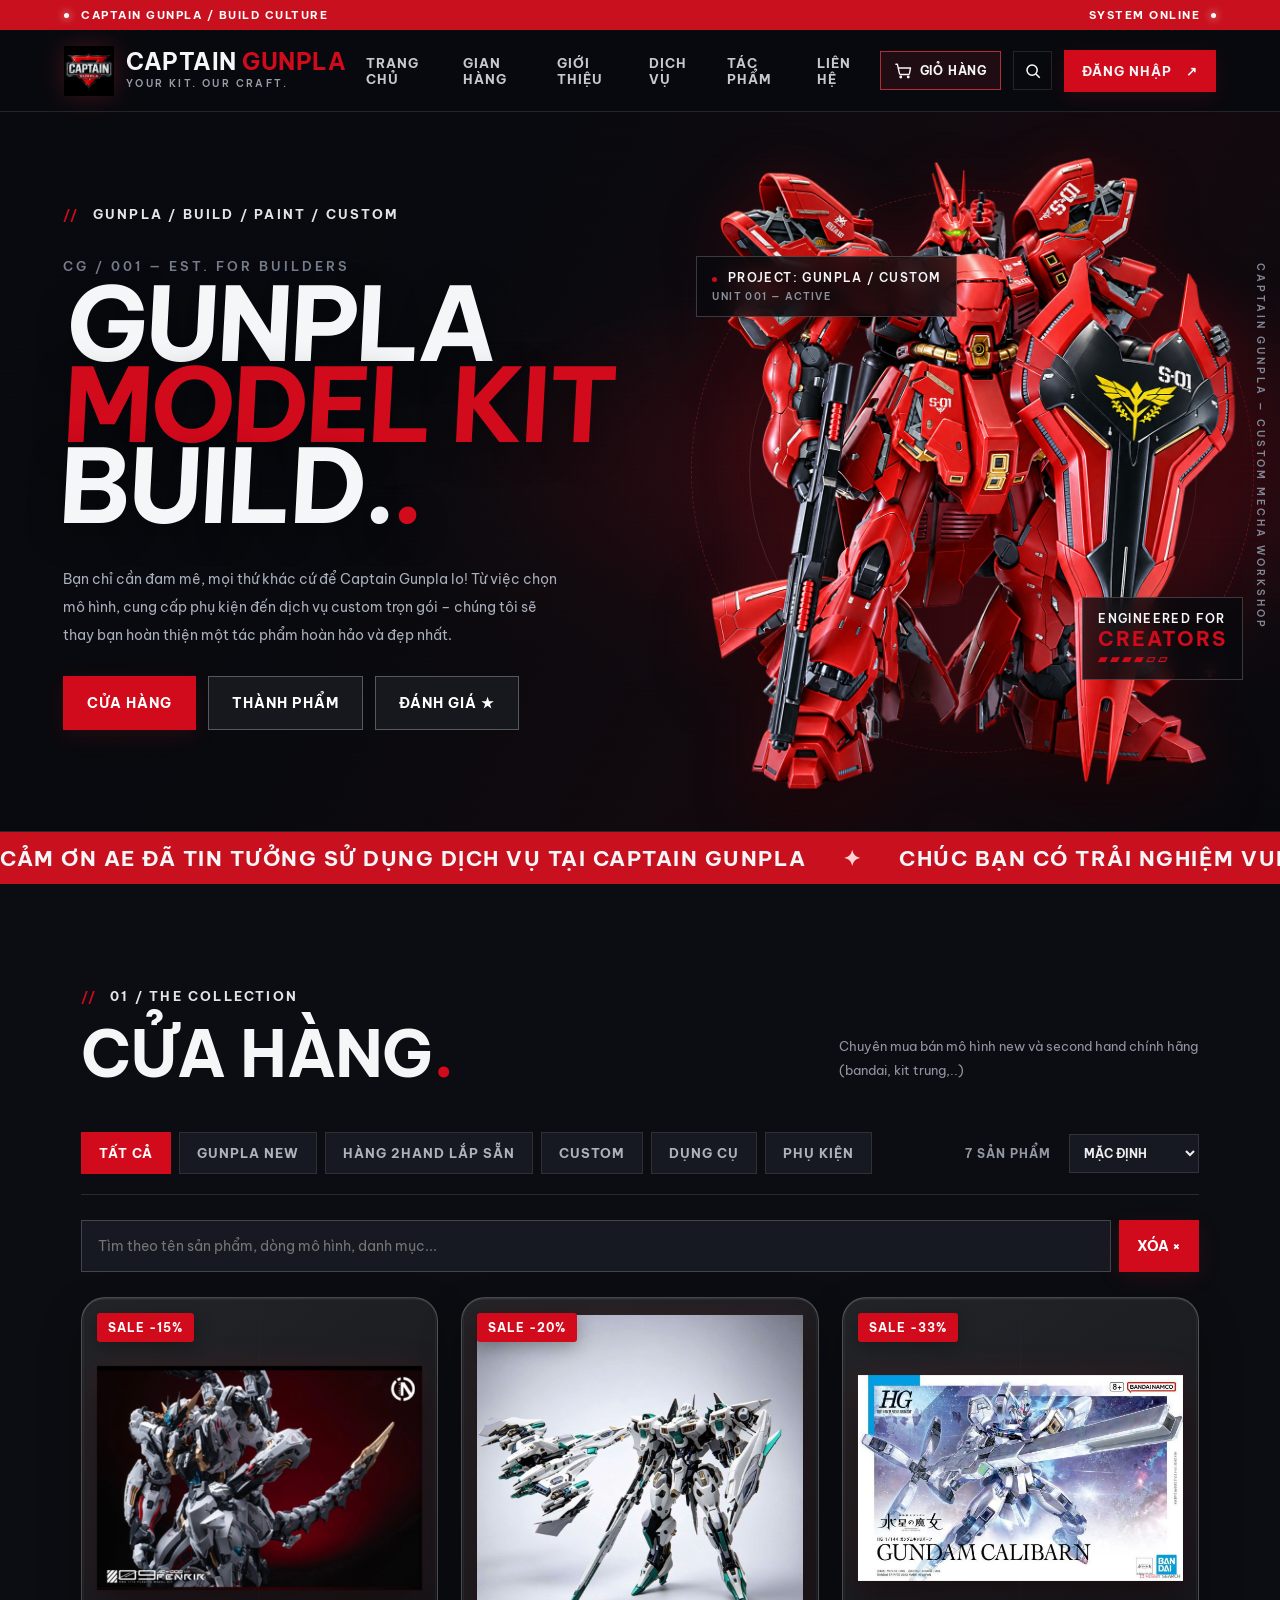
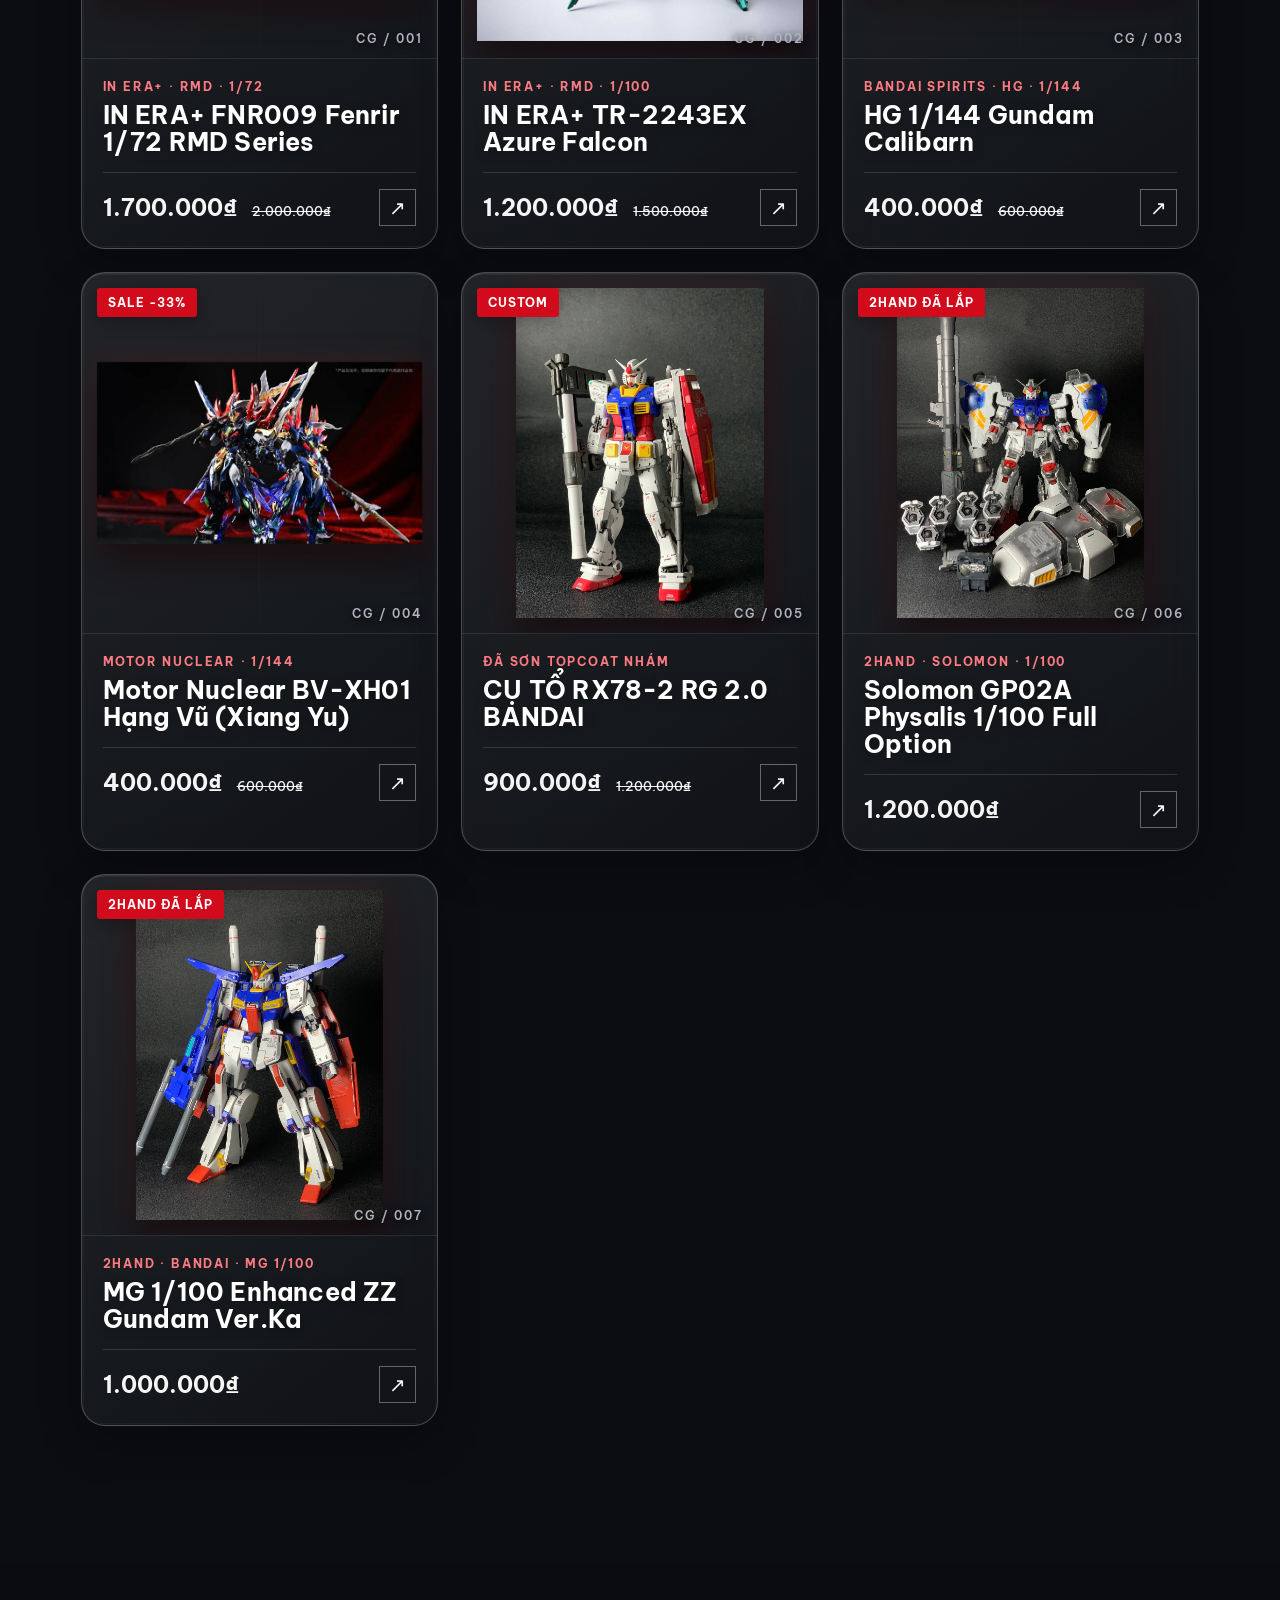
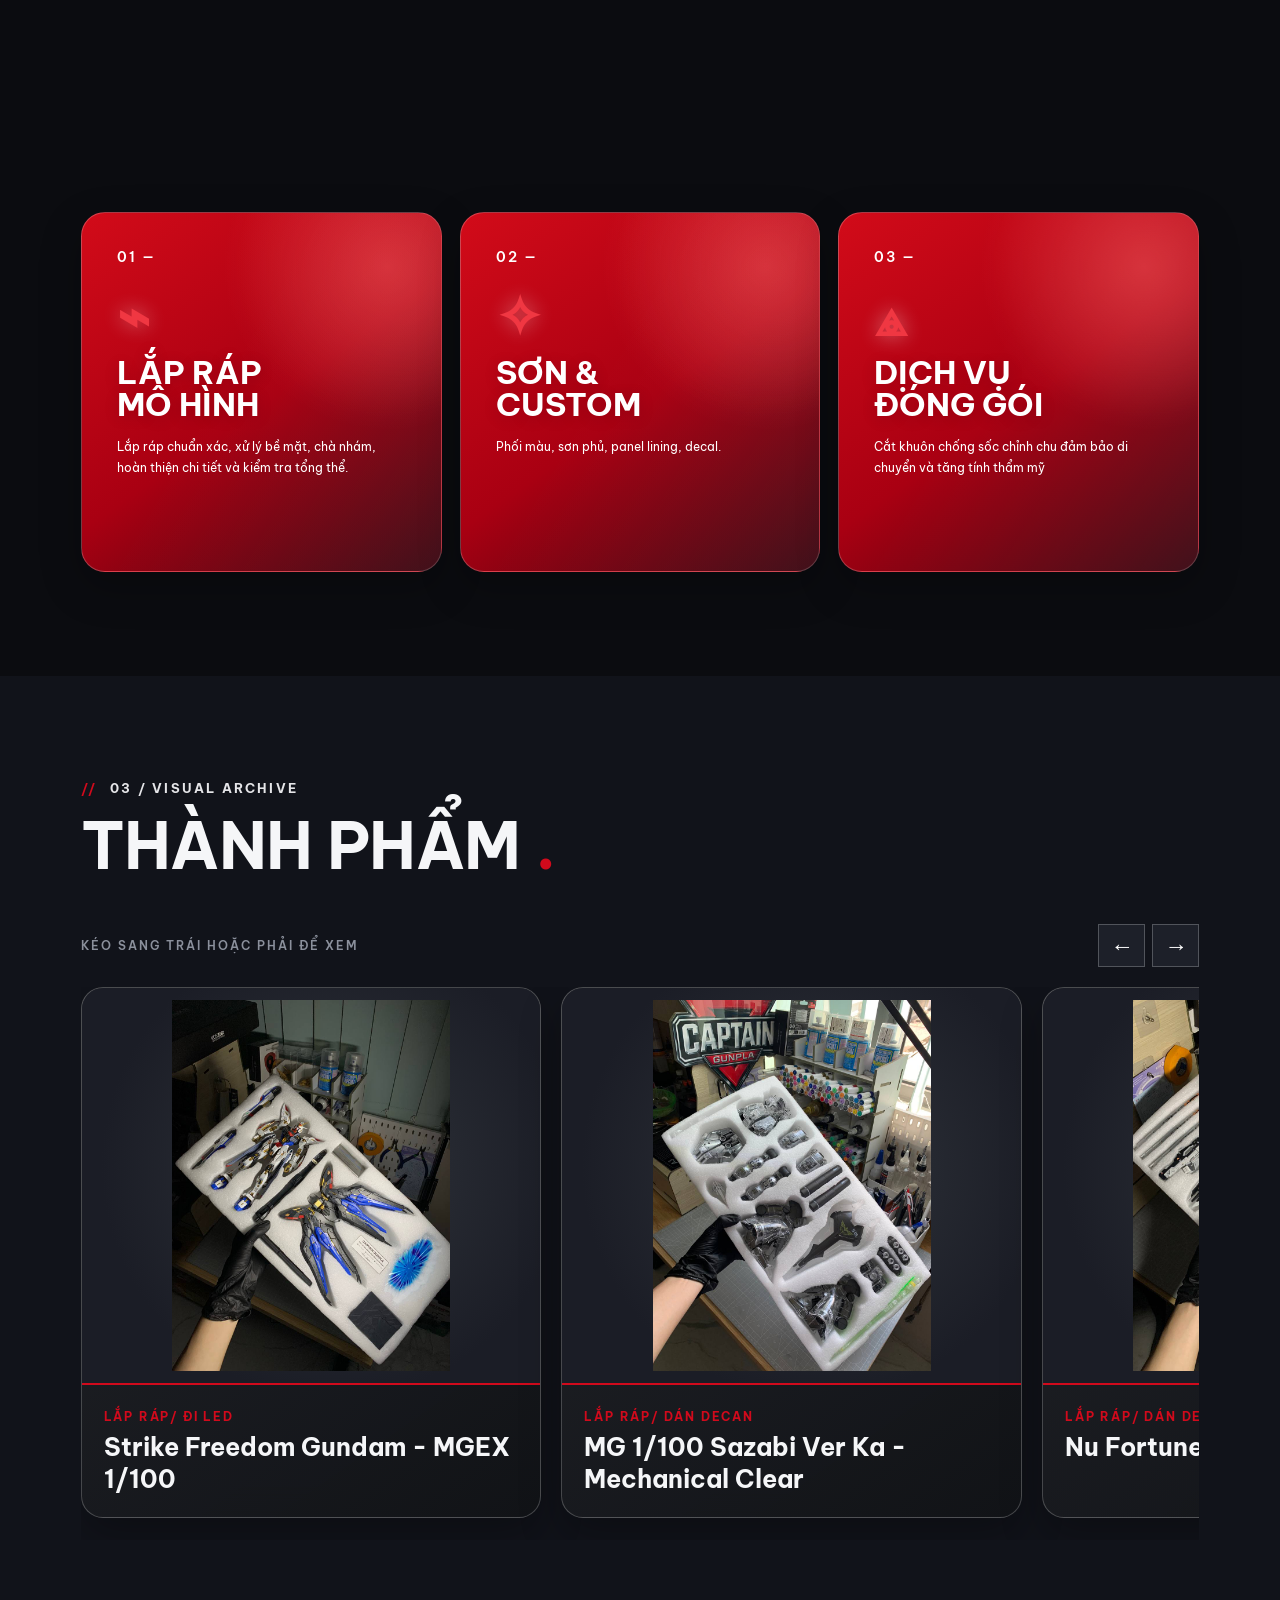
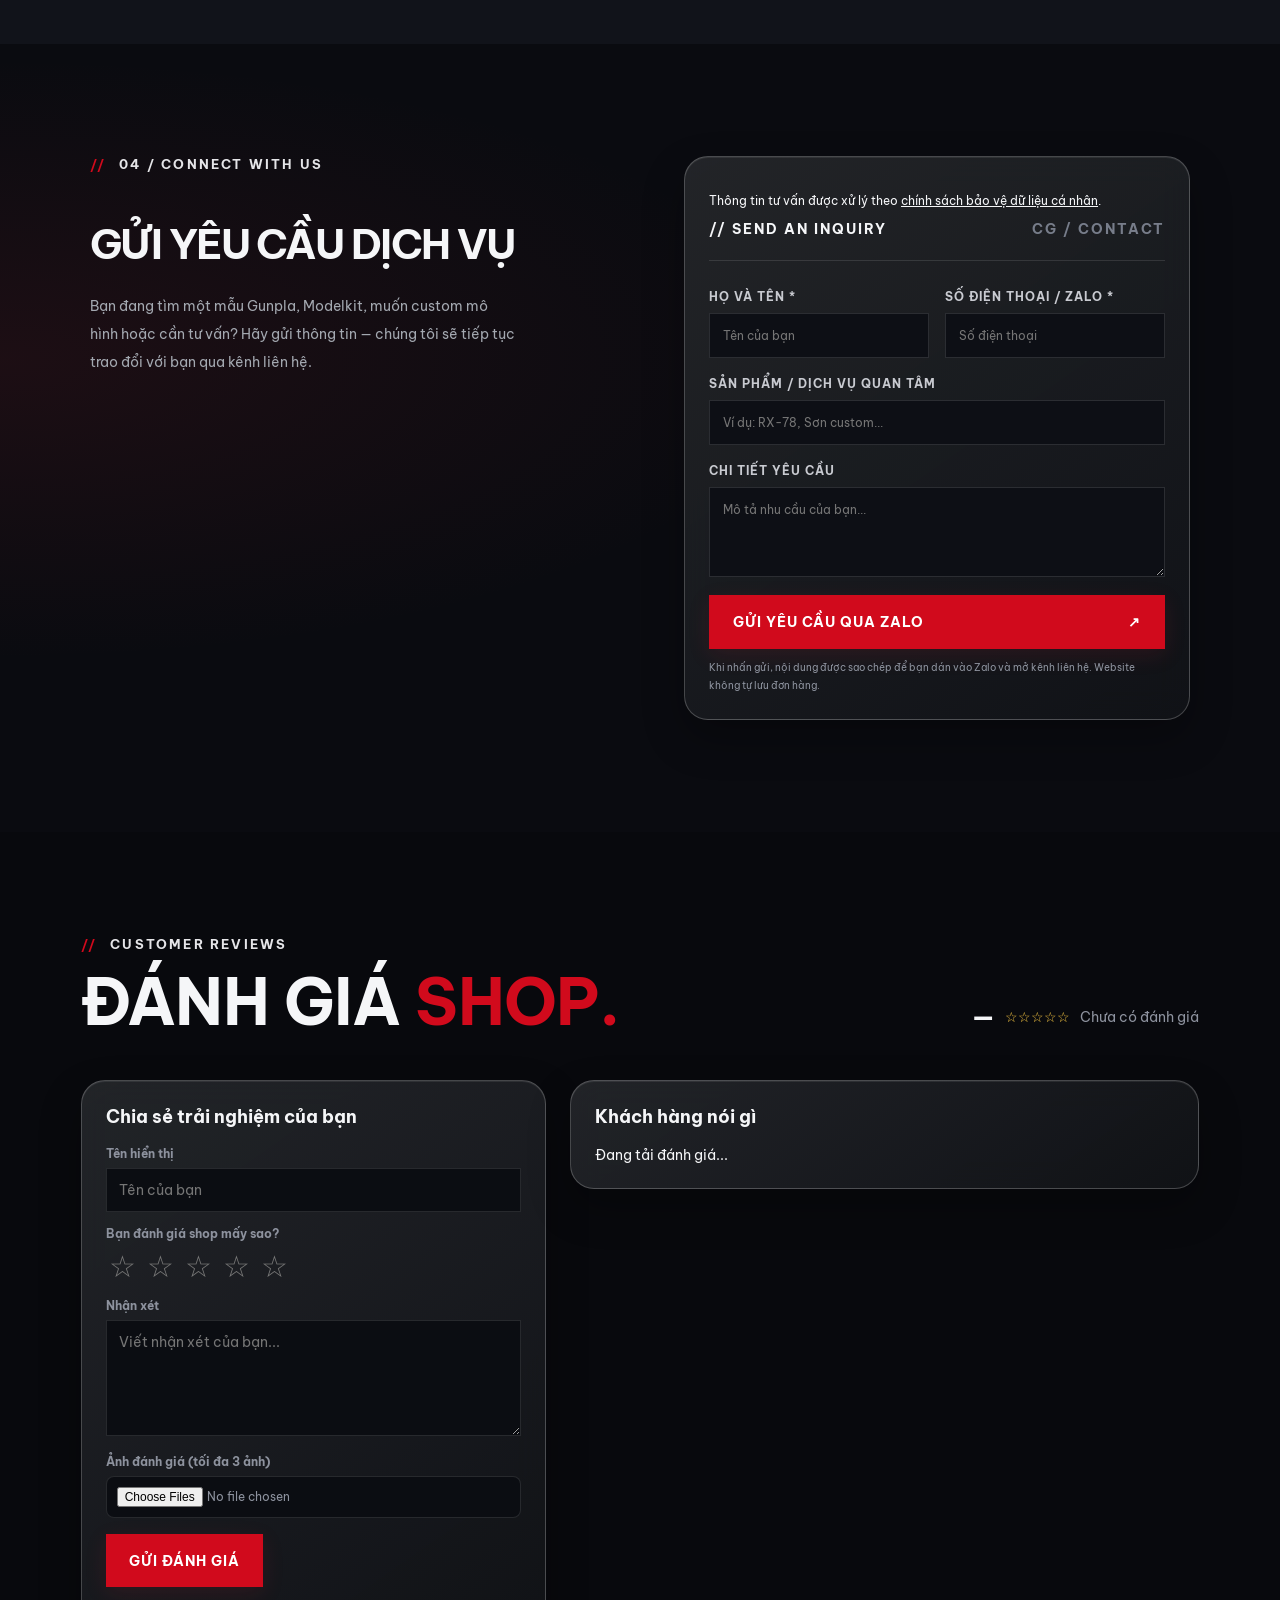
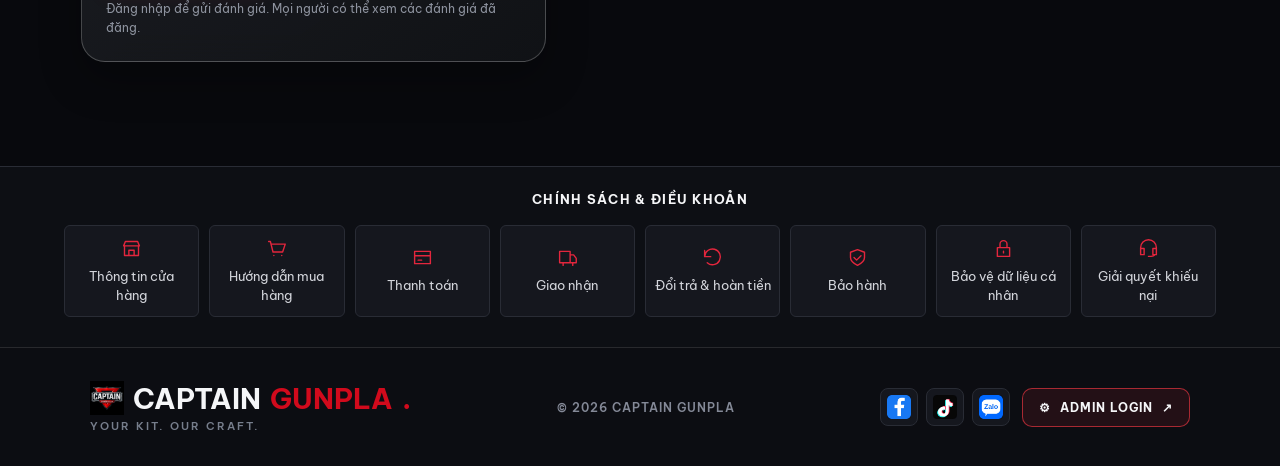
==== commit bdc96553: "Update index.html" ====
--- a/index.html
+++ b/index.html
@@ -683,51 +683,19 @@
   </div>
 </section>
 
-  <!-- CỤM NÚT MẠNG XÃ HỘI: ĐẶT Ở CUỐI TRANG, NGAY TRƯỚC FOOTER -->
-  <section class="socials-bottom" aria-label="Kết nối với Captain Gunpla">
-    <div class="socials">
-      <a href="https://www.facebook.com/CaptainGunpla/" target="_blank" rel="noopener noreferrer">
-        <img src="assets/anhlogofacebook.jpg" width="24" height="24" alt="">
-        FACEBOOK
-      </a>
-      <a href="https://www.tiktok.com/@captain23203" target="_blank" rel="noopener noreferrer">
-        <img src="assets/anhlogotiktok.jpg" width="24" height="24" alt="">
-        TIKTOK
-      </a>
-      <a href="https://zalo.me/0395193831" target="_blank" rel="noopener noreferrer">
-        <img src="assets/anhlogozalo.jpg" width="24" height="24" alt="">
-        ZALO
-      </a>
-    </div>
-  </section>
-
-  <!-- FOOTER -->
-  <footer class="footer">
-
-    <div>
-      <a class="footer-logo" href="#top">
-        <img src="assets/anhlogocaptain.jpg"
-             width="34"
-             height="34"
-             alt="">
-        CAPTAIN <span>GUNPLA</span><b>.</b>
-      </a>
-
-      <p>YOUR KIT. OUR CRAFT.</p>
-    </div>
-
-    <span>BUILD WITH PASSION. DISPLAY WITH PRIDE.</span>
-    <small>© 2026 CAPTAIN GUNPLA</small>
-
-    <a class="footer-admin-link" href="admin.html" aria-label="Đăng nhập quản trị CAPTAIN GUNPLA">
-      <span aria-hidden="true">⚙</span> ADMIN LOGIN <span aria-hidden="true">↗</span>
-    </a>
-
-  </footer>
-<style>
+<!-- FOOTER -->
+  <style>
+  .cg-footer-actions { display:flex; align-items:center; gap:12px; flex-wrap:wrap; }
+  .cg-footer-socials { display:flex; align-items:center; gap:8px; }
+  .cg-footer-socials a { display:grid; place-items:center; width:38px; height:38px; border:1px solid #292c35; border-radius:8px; background:#15171e; transition:border-color .2s, transform .2s; }
+  .cg-footer-socials a img { width:24px; height:24px; object-fit:contain; border-radius:4px; }
+  .cg-footer-socials a:hover, .cg-footer-socials a:focus-visible { border-color:#e3263d; transform:translateY(-2px); }
+  @media (min-width:701px) { .footer { flex-direction:row; flex-wrap:nowrap; align-items:center; gap:16px; } .footer > div:first-child, .footer > small, .cg-footer-actions { flex-shrink:0; } .cg-footer-actions { flex-wrap:nowrap; } }
+  @media (min-width:701px) and (max-width:1100px) { .footer { padding-left:3%; padding-right:3%; gap:10px; } .footer .footer-logo { font-size:18px; } .cg-footer-actions { gap:6px; } .cg-footer-socials { gap:4px; } .cg-footer-socials a { width:32px; height:32px; } .footer-admin-link { padding:9px; } }
+  @media (max-width:700px) { .footer { align-items:center; text-align:center; } .cg-footer-actions { justify-content:center; flex-wrap:nowrap; } }
+  @media (max-width:700px) { .cg-footer-actions { gap:8px; } .cg-footer-socials { gap:6px; } .cg-footer-socials a { width:34px; height:34px; } }
   .cg-policy-footer { padding: 24px max(5%, 16px) 30px; border-top: 1px solid #292c35; background: #0d0f14; }
   .cg-policy-footer-title { display: flex; align-items: center; justify-content: center; gap: 12px; margin: 0 auto 18px; font-size: 13px; font-weight: 700; letter-spacing: 1.3px; color: #f5f6f8; text-align: center; }
-  .cg-policy-footer-title::before, .cg-policy-footer-title::after { content: ''; width: 22px; height: 2px; flex: 0 0 22px; background: #db1029; }
   .cg-policy-footer-grid { max-width: 1760px; margin: 0 auto; display: grid; grid-template-columns: repeat(8, minmax(0, 1fr)); gap: 10px; }
   .cg-policy-footer-grid a { box-sizing: border-box; display: flex; flex-direction: column; align-items: center; justify-content: center; gap: 8px; min-height: 76px; padding: 12px 8px; border: 1px solid #292c35; border-radius: 6px; background: #15171e; color: #d3d5db; font-size: 13px; line-height: 1.4; text-align: center; text-decoration: none; overflow-wrap: anywhere; transition: color .2s, border-color .2s, background .2s; }
   .cg-policy-footer-grid a svg { width: 21px; height: 21px; flex: 0 0 21px; color: #e3263d; }
@@ -748,6 +716,34 @@
     <a href="chinh-sach.html#khieu-nai" aria-label="Tiếp nhận khiếu nại và giải quyết tranh chấp"><svg viewBox="0 0 24 24" fill="none" stroke="currentColor" stroke-width="1.6" stroke-linecap="round" stroke-linejoin="round" aria-hidden="true"><path d="M3 13v-2a9 9 0 0 1 18 0v2M3 12h4v7H3zM17 12h4v7h-4zM19 19c0 2-3 2-7 2"/></svg><span>Giải quyết khiếu nại</span></a>
   </div>
 </nav>
+<footer class="footer">
+
+    <div>
+      <a class="footer-logo" href="#top">
+        <img src="assets/anhlogocaptain.jpg"
+             width="34"
+             height="34"
+             alt="">
+        CAPTAIN <span>GUNPLA</span><b>.</b>
+      </a>
+
+      <p>YOUR KIT. OUR CRAFT.</p>
+    </div>
+
+    <small>© 2026 CAPTAIN GUNPLA</small>
+
+    <div class="cg-footer-actions">
+      <div class="cg-footer-socials" aria-label="Kết nối với Captain Gunpla">
+        <a href="https://www.facebook.com/CaptainGunpla/" target="_blank" rel="noopener noreferrer" aria-label="FACEBOOK" title="FACEBOOK"><img src="assets/anhlogofacebook.jpg" width="24" height="24" alt=""></a>
+        <a href="https://www.tiktok.com/@captain23203" target="_blank" rel="noopener noreferrer" aria-label="TIKTOK" title="TIKTOK"><img src="assets/anhlogotiktok.jpg" width="24" height="24" alt=""></a>
+        <a href="https://zalo.me/0395193831" target="_blank" rel="noopener noreferrer" aria-label="ZALO" title="ZALO"><img src="assets/anhlogozalo.jpg" width="24" height="24" alt=""></a>
+      </div>
+    <a class="footer-admin-link" href="admin.html" aria-label="Đăng nhập quản trị CAPTAIN GUNPLA">
+      <span aria-hidden="true">⚙</span> ADMIN LOGIN <span aria-hidden="true">↗</span>
+    </a>
+    </div>
+
+  </footer>
 
   <!-- NÚT LÊN ĐẦU TRANG -->
   <button type="button"
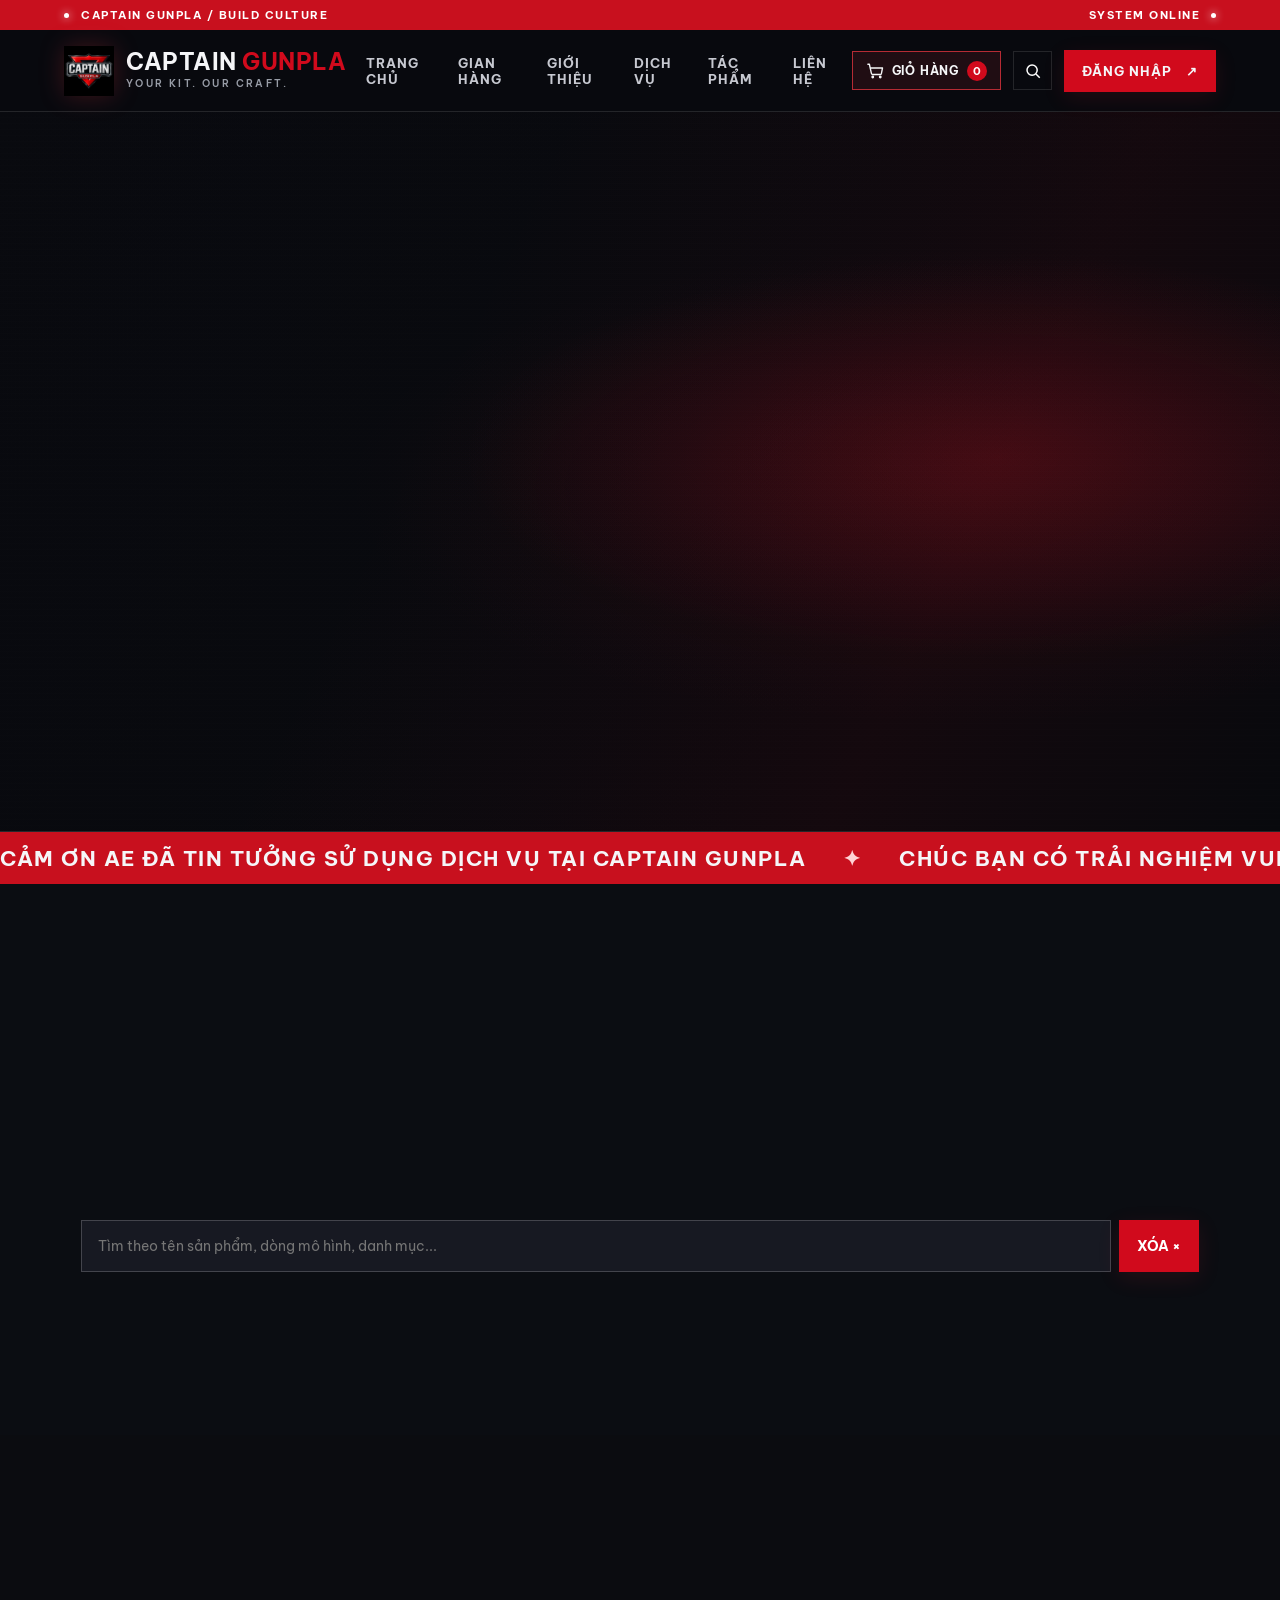
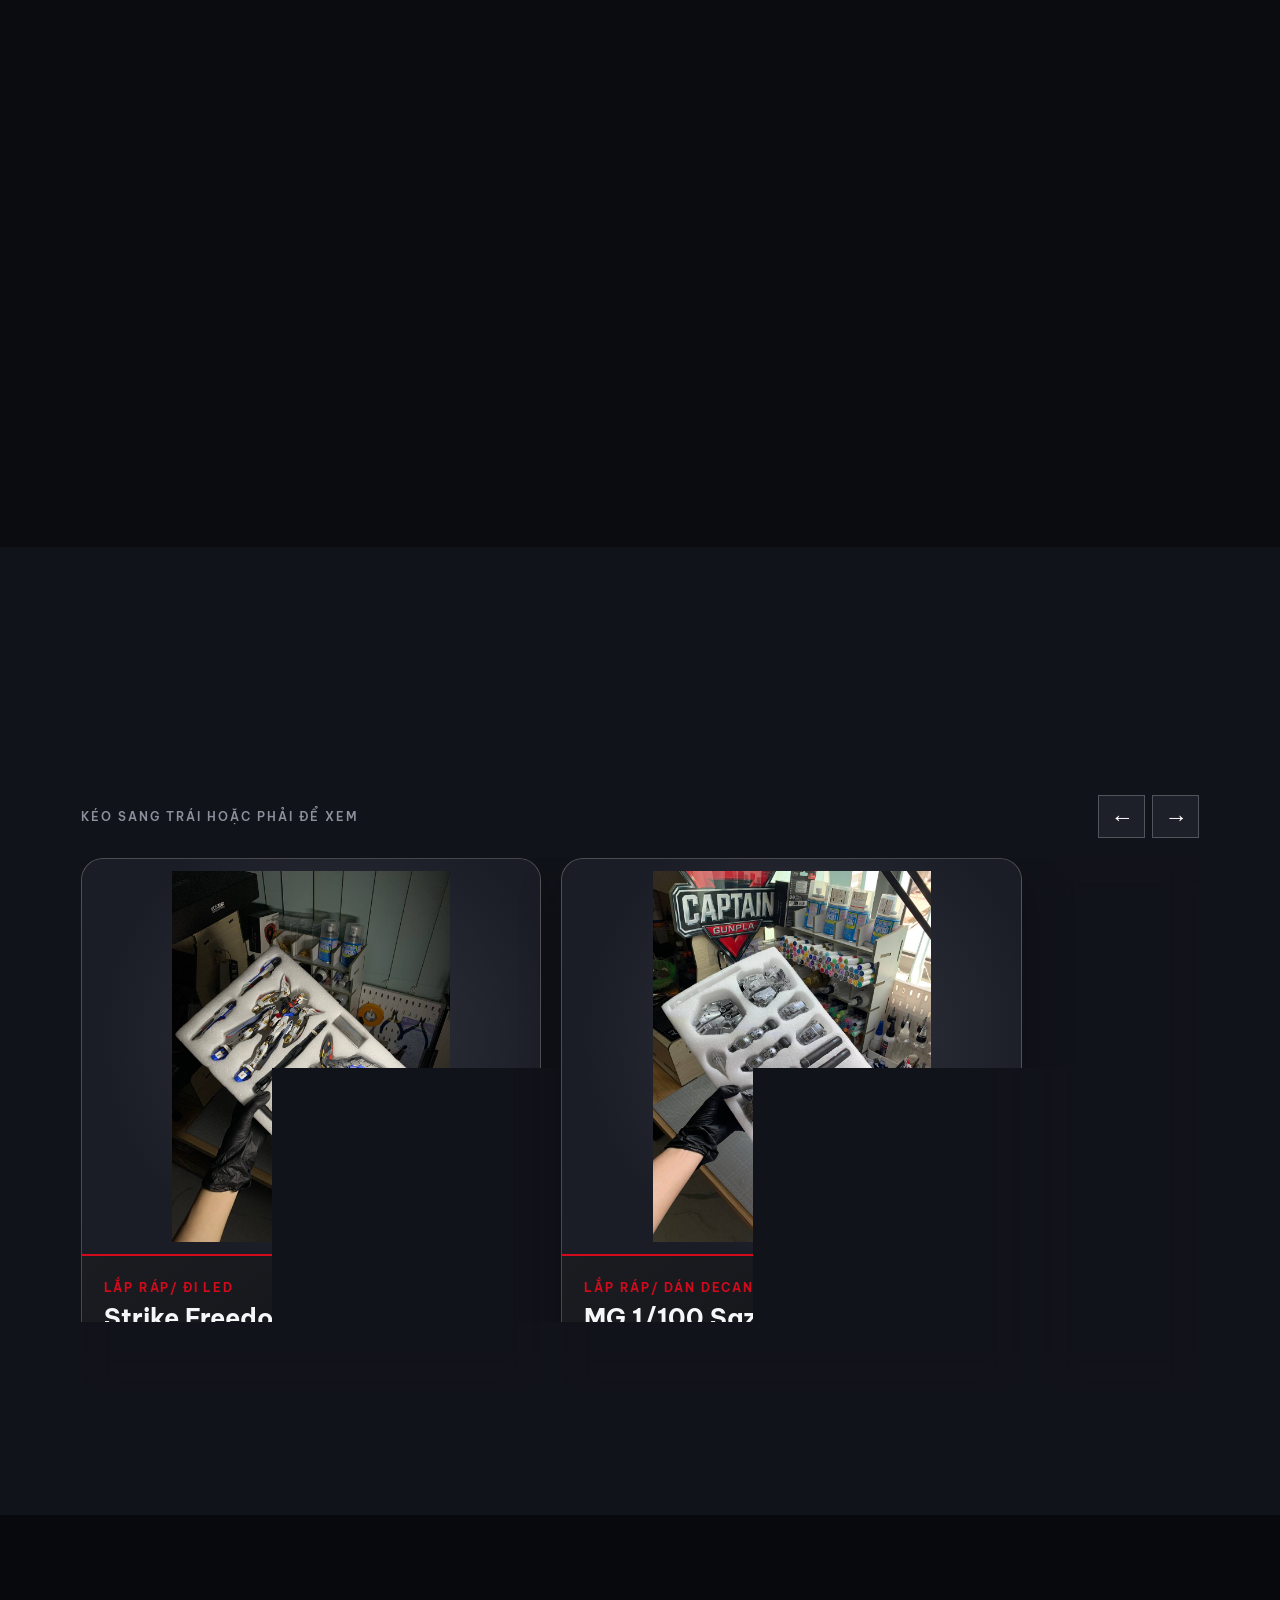
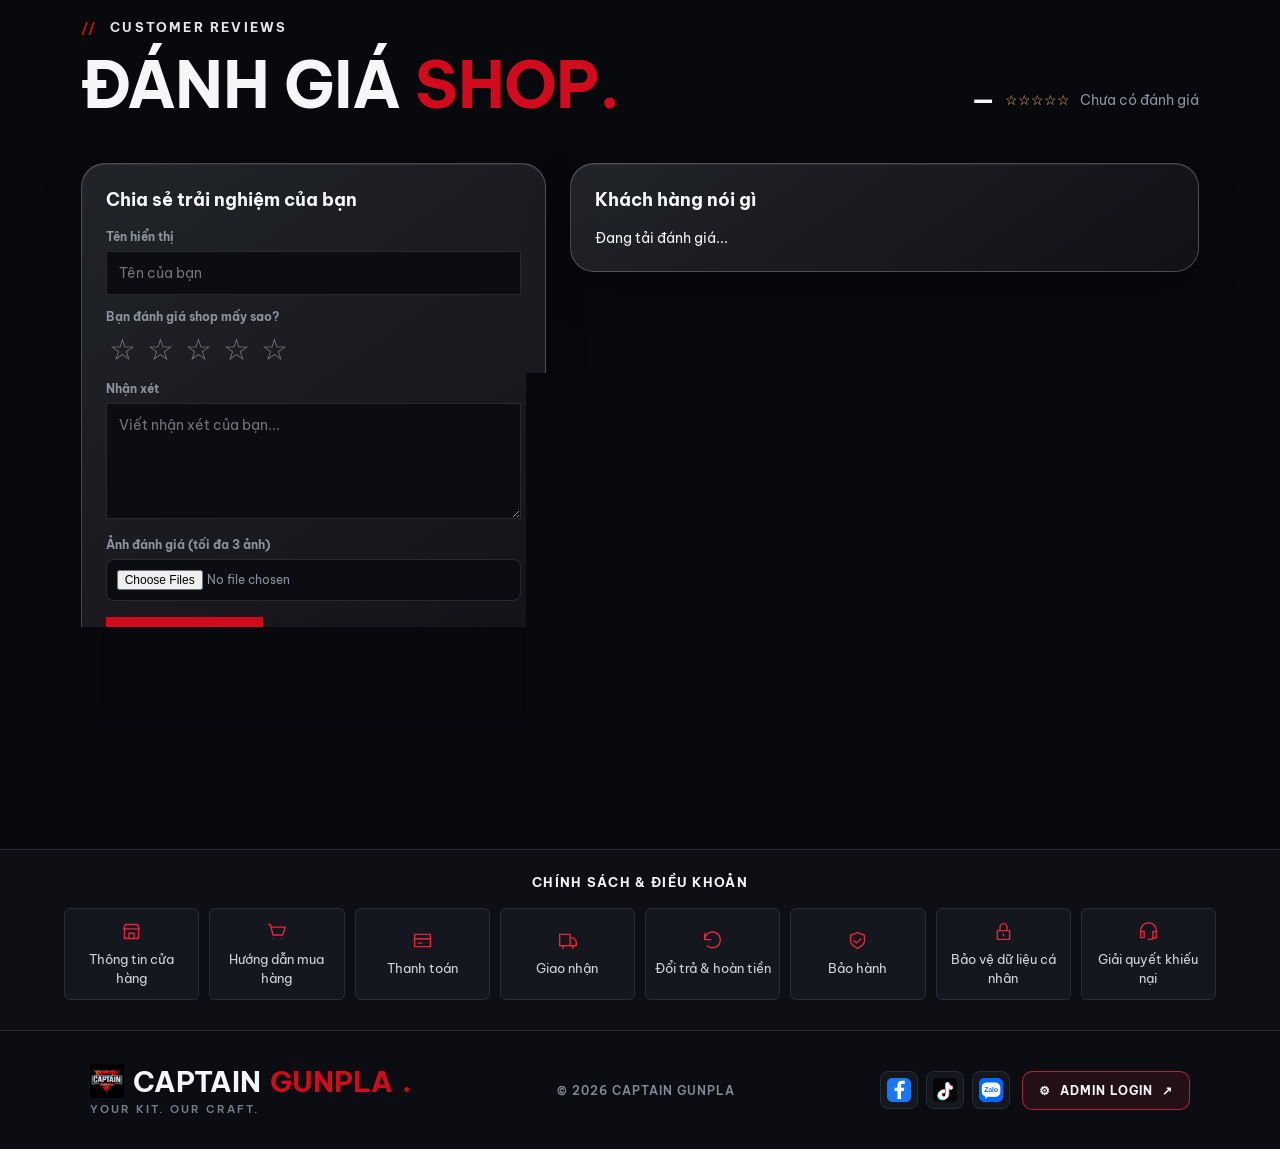
==== commit 1b341171: "Update index.html" ====
--- a/index.html
+++ b/index.html
@@ -523,84 +523,6 @@
       </div>
     </section>
 
-    <!-- LIÊN HỆ -->
-    <section class="contact-section" id="contact">
-
-      <div class="contact-info" data-reveal>
-
-        <p class="eyebrow">
-          <span class="slash">//</span>
-          04 / CONNECT WITH US
-        </p>
-
-        <h2>GỬI YÊU CẦU<br><em> DỊCH VỤ</em></h2>
-
-        <p>
-          Bạn đang tìm một mẫu Gunpla, Modelkit, muốn custom mô hình
-          hoặc cần tư vấn? Hãy gửi thông tin — chúng tôi
-          sẽ tiếp tục trao đổi với bạn qua kênh liên hệ.
-        </p>
-
-
-      </div>
-
-      <!-- FORM LIÊN HỆ -->
-      <form id="contactForm" class="contact-form" data-reveal>
-        <p style="font-size:12px">Thông tin tư vấn được xử lý theo <a href="chinh-sach.html#bao-mat" style="text-decoration:underline" target="_blank" rel="noopener">chính sách bảo vệ dữ liệu cá nhân</a>.</p>
-
-        <p class="form-title">
-          // SEND AN INQUIRY
-          <span>CG / CONTACT</span>
-        </p>
-
-        <div class="form-row">
-
-          <label>
-            HỌ VÀ TÊN *
-            <input name="name"
-                   required
-                   placeholder="Tên của bạn"
-                   autocomplete="name">
-          </label>
-
-          <label>
-            SỐ ĐIỆN THOẠI / ZALO *
-            <input name="phone"
-                   required
-                   inputmode="tel"
-                   placeholder="Số điện thoại"
-                   autocomplete="tel">
-          </label>
-
-        </div>
-
-        <label>
-          SẢN PHẨM / DỊCH VỤ QUAN TÂM
-          <input id="orderProduct"
-                 name="product"
-                 placeholder="Ví dụ: RX-78, Sơn custom...">
-        </label>
-
-        <label>
-          CHI TIẾT YÊU CẦU
-          <textarea name="message"
-                    rows="4"
-                    placeholder="Mô tả nhu cầu của bạn..."></textarea>
-        </label>
-
-        <button class="btn btn-red form-submit" type="submit">
-          GỬI YÊU CẦU QUA ZALO <span>↗</span>
-        </button>
-
-        <p class="form-status"
-           id="formStatus"
-           aria-live="polite">
-          Khi nhấn gửi, nội dung được sao chép để bạn dán vào Zalo
-          và mở kênh liên hệ. Website không tự lưu đơn hàng.
-        </p>
-
-      </form>
-    </section>
 
   </main>
 <!-- ĐÁNH GIÁ SHOP -->
@@ -716,7 +638,7 @@
     <a href="chinh-sach.html#khieu-nai" aria-label="Tiếp nhận khiếu nại và giải quyết tranh chấp"><svg viewBox="0 0 24 24" fill="none" stroke="currentColor" stroke-width="1.6" stroke-linecap="round" stroke-linejoin="round" aria-hidden="true"><path d="M3 13v-2a9 9 0 0 1 18 0v2M3 12h4v7H3zM17 12h4v7h-4zM19 19c0 2-3 2-7 2"/></svg><span>Giải quyết khiếu nại</span></a>
   </div>
 </nav>
-<footer class="footer">
+<footer class="footer" id="contact">
 
     <div>
       <a class="footer-logo" href="#top">
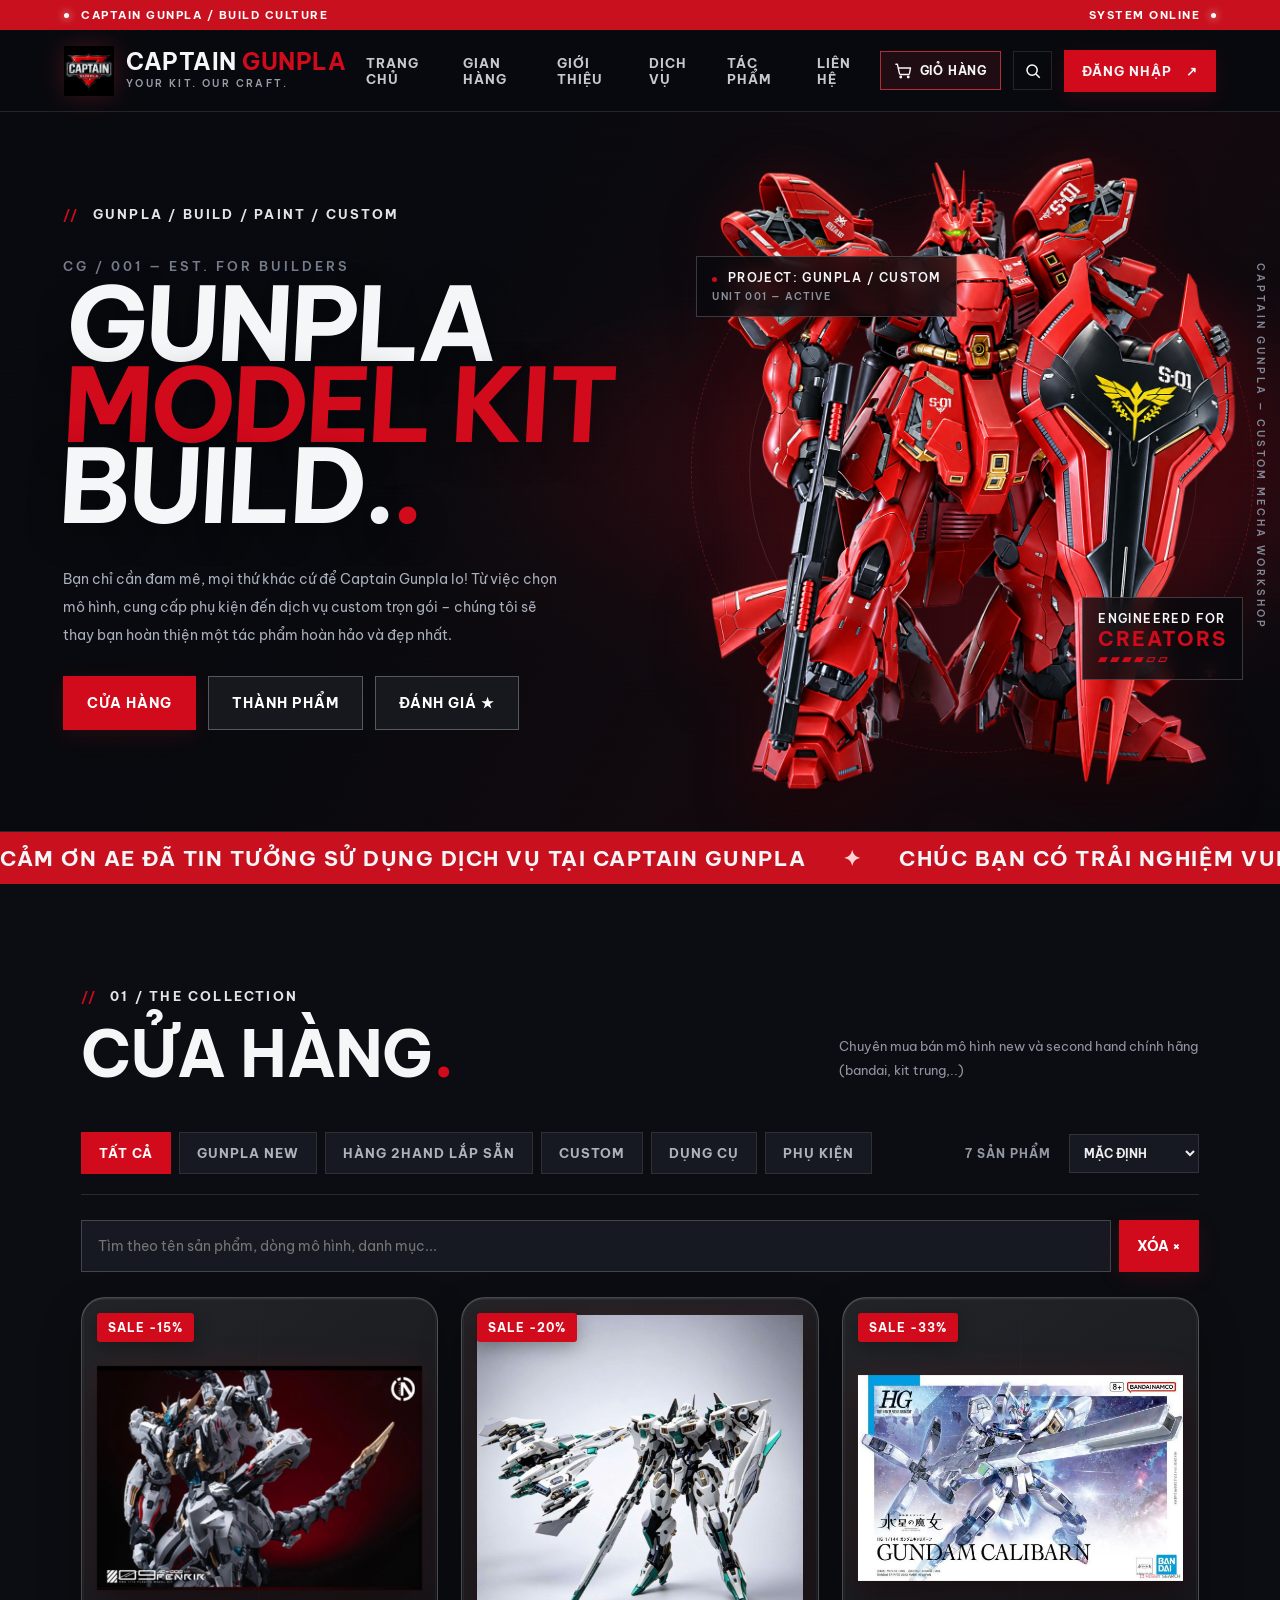
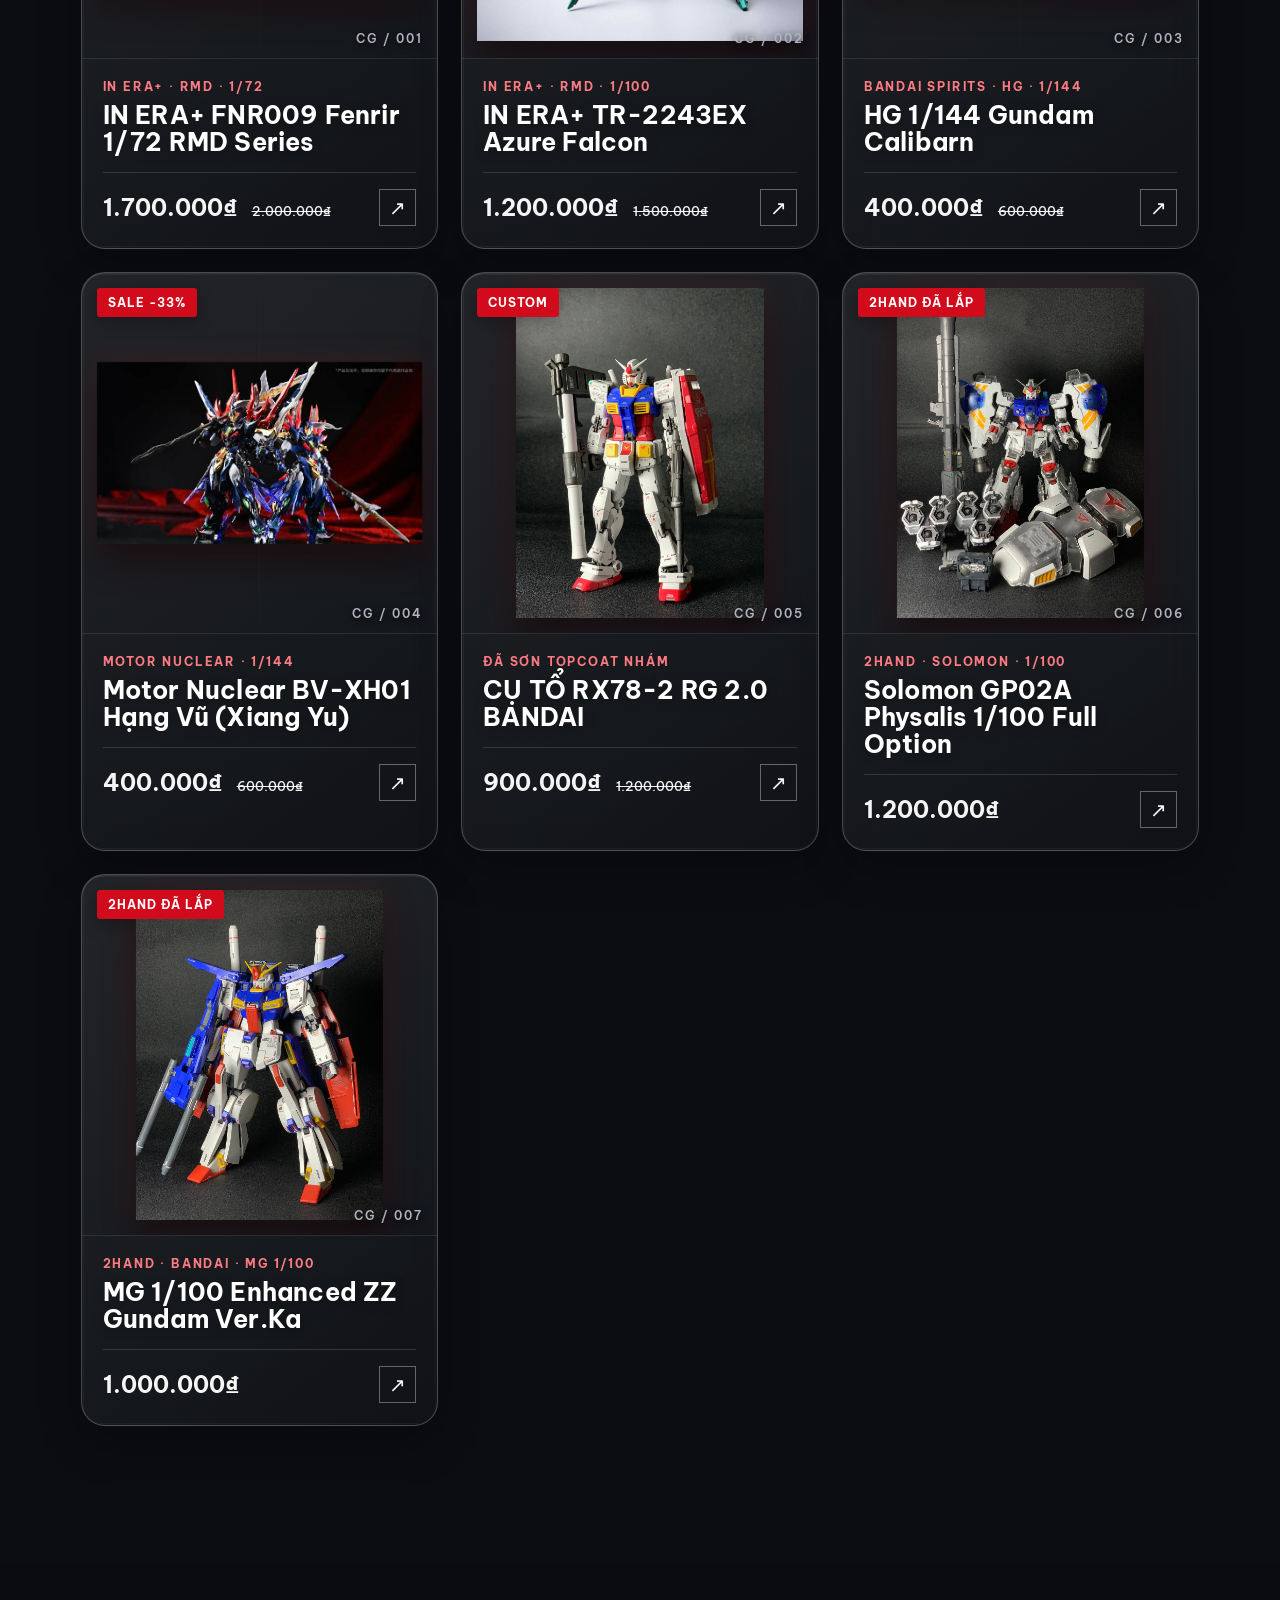
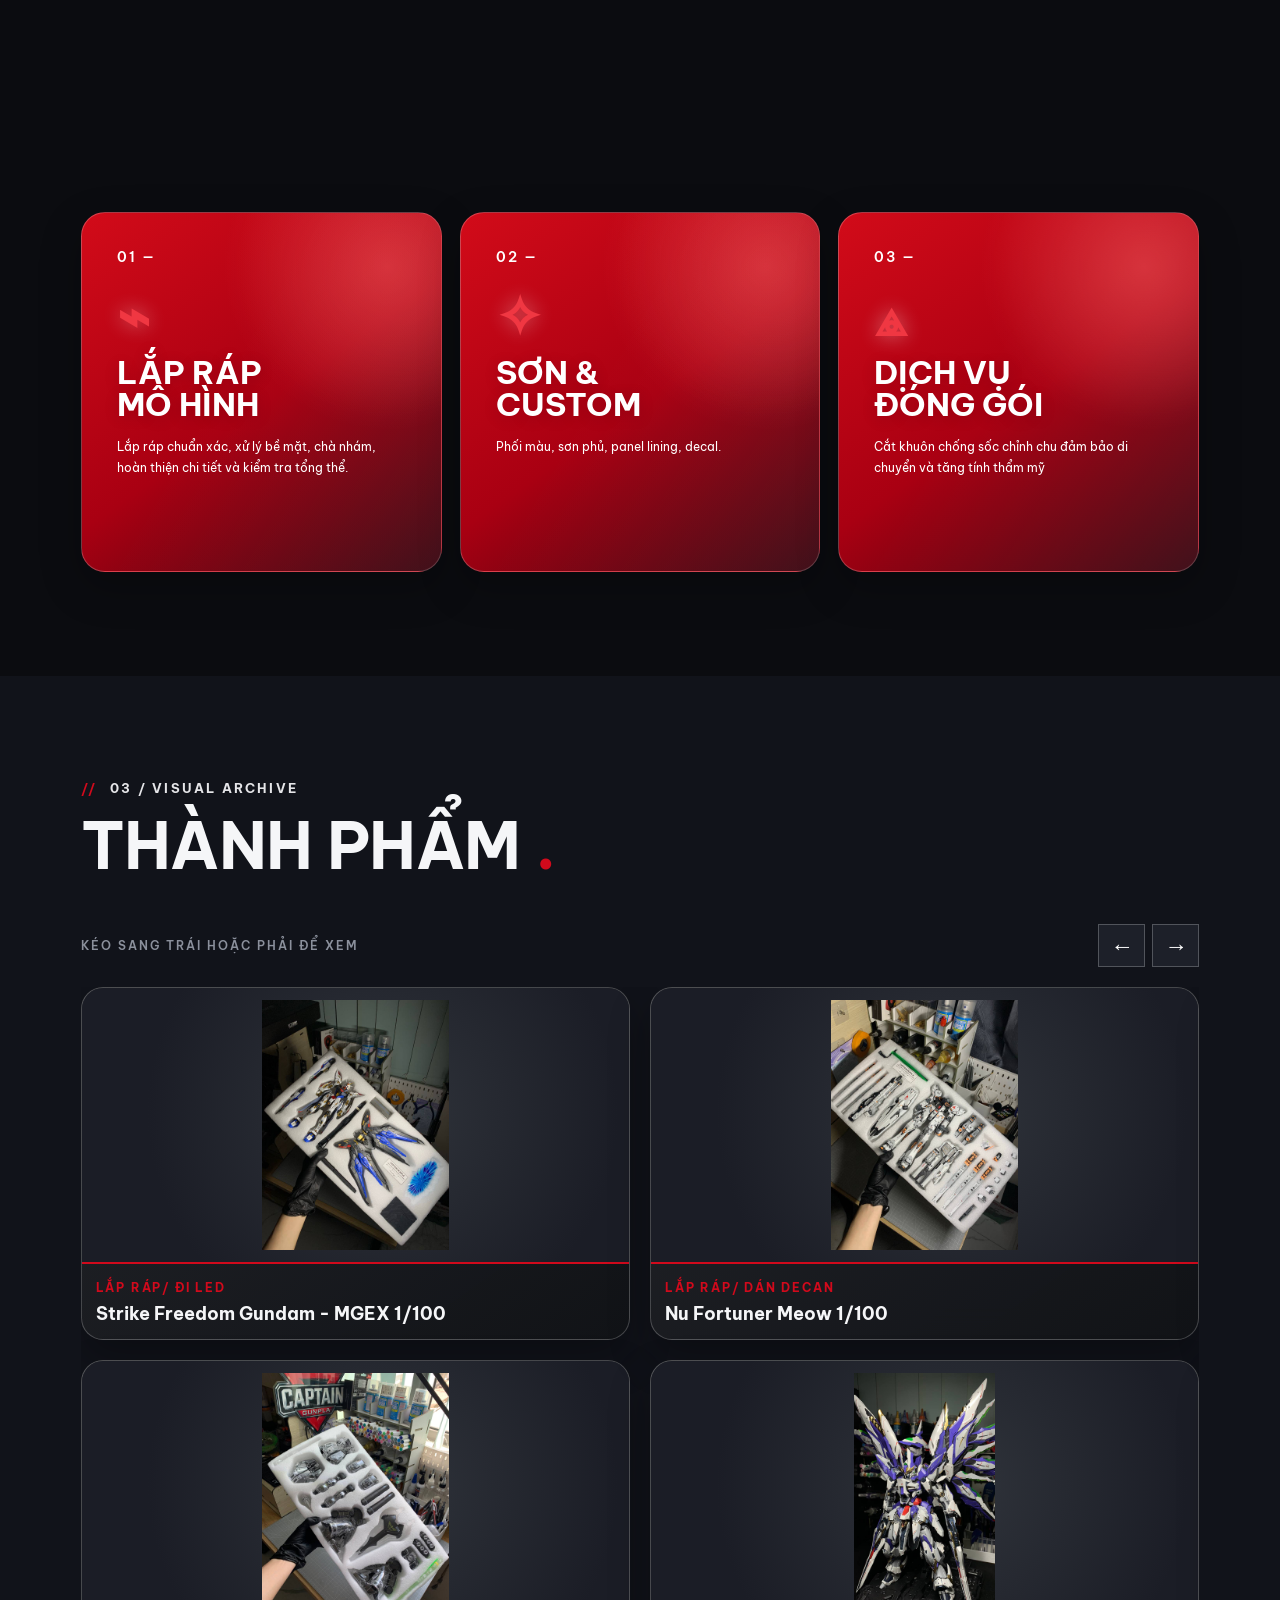
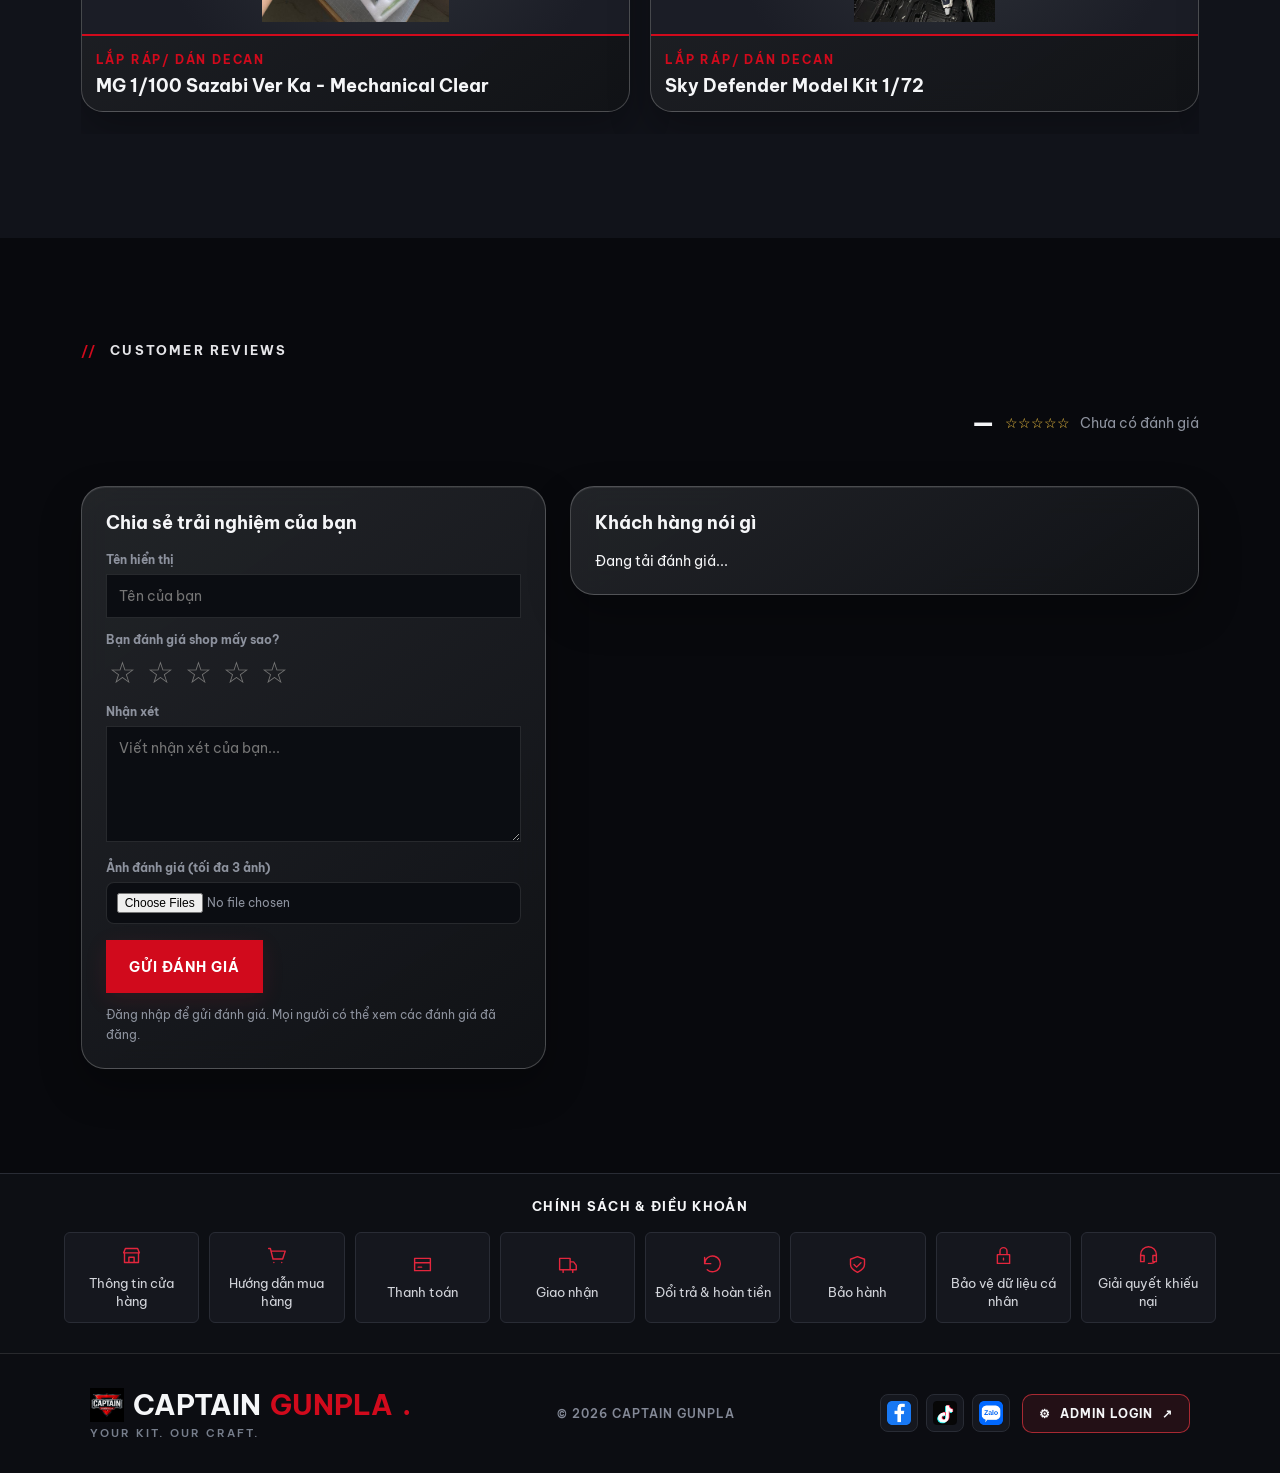
==== commit 01a40cf5: "Update index.html" ====
--- a/index.html
+++ b/index.html
@@ -26,6 +26,31 @@
     .footer-admin-link:hover{background:#f03742;border-color:#f03742;transform:translateY(-2px)}
     .footer-admin-link:focus-visible{outline:2px solid #ff6673;outline-offset:3px}
     @media(max-width:700px){.footer-admin-link{align-self:flex-start}}
+
+    /* Thành phẩm: 2 hàng, 2 cột trong khung cuộn ngang. */
+    #projects #galleryTrack {
+      display: grid;
+      grid-template-rows: repeat(2, auto);
+      grid-auto-flow: column;
+      grid-auto-columns: calc((100% - 20px) / 2);
+      gap: 20px;
+      overflow-x: auto;
+      touch-action: pan-x pan-y;
+    }
+    #projects #galleryTrack > .gallery-item { min-width: 0; }
+    #projects #galleryTrack .gallery-item img {
+      height: auto;
+      aspect-ratio: 2 / 1;
+      object-fit: contain;
+    }
+    #projects #galleryTrack .gallery-item figcaption { padding: 14px; }
+    #projects #galleryTrack .gallery-item figcaption b { font-size: 18px; overflow-wrap: anywhere; }
+    @media (max-width: 700px) {
+      #projects #galleryTrack .gallery-item img { aspect-ratio: 1.15; padding: 5px; }
+      #projects #galleryTrack .gallery-item figcaption { padding: 8px; }
+      #projects #galleryTrack .gallery-item figcaption span { font-size: 10px; letter-spacing: .3px; }
+      #projects #galleryTrack .gallery-item figcaption b { font-size: 12px; margin-top: 4px; }
+    }
   </style>
 
 <!-- Analytics tạm ngừng cho đến khi có cơ chế đồng ý phù hợp. -->
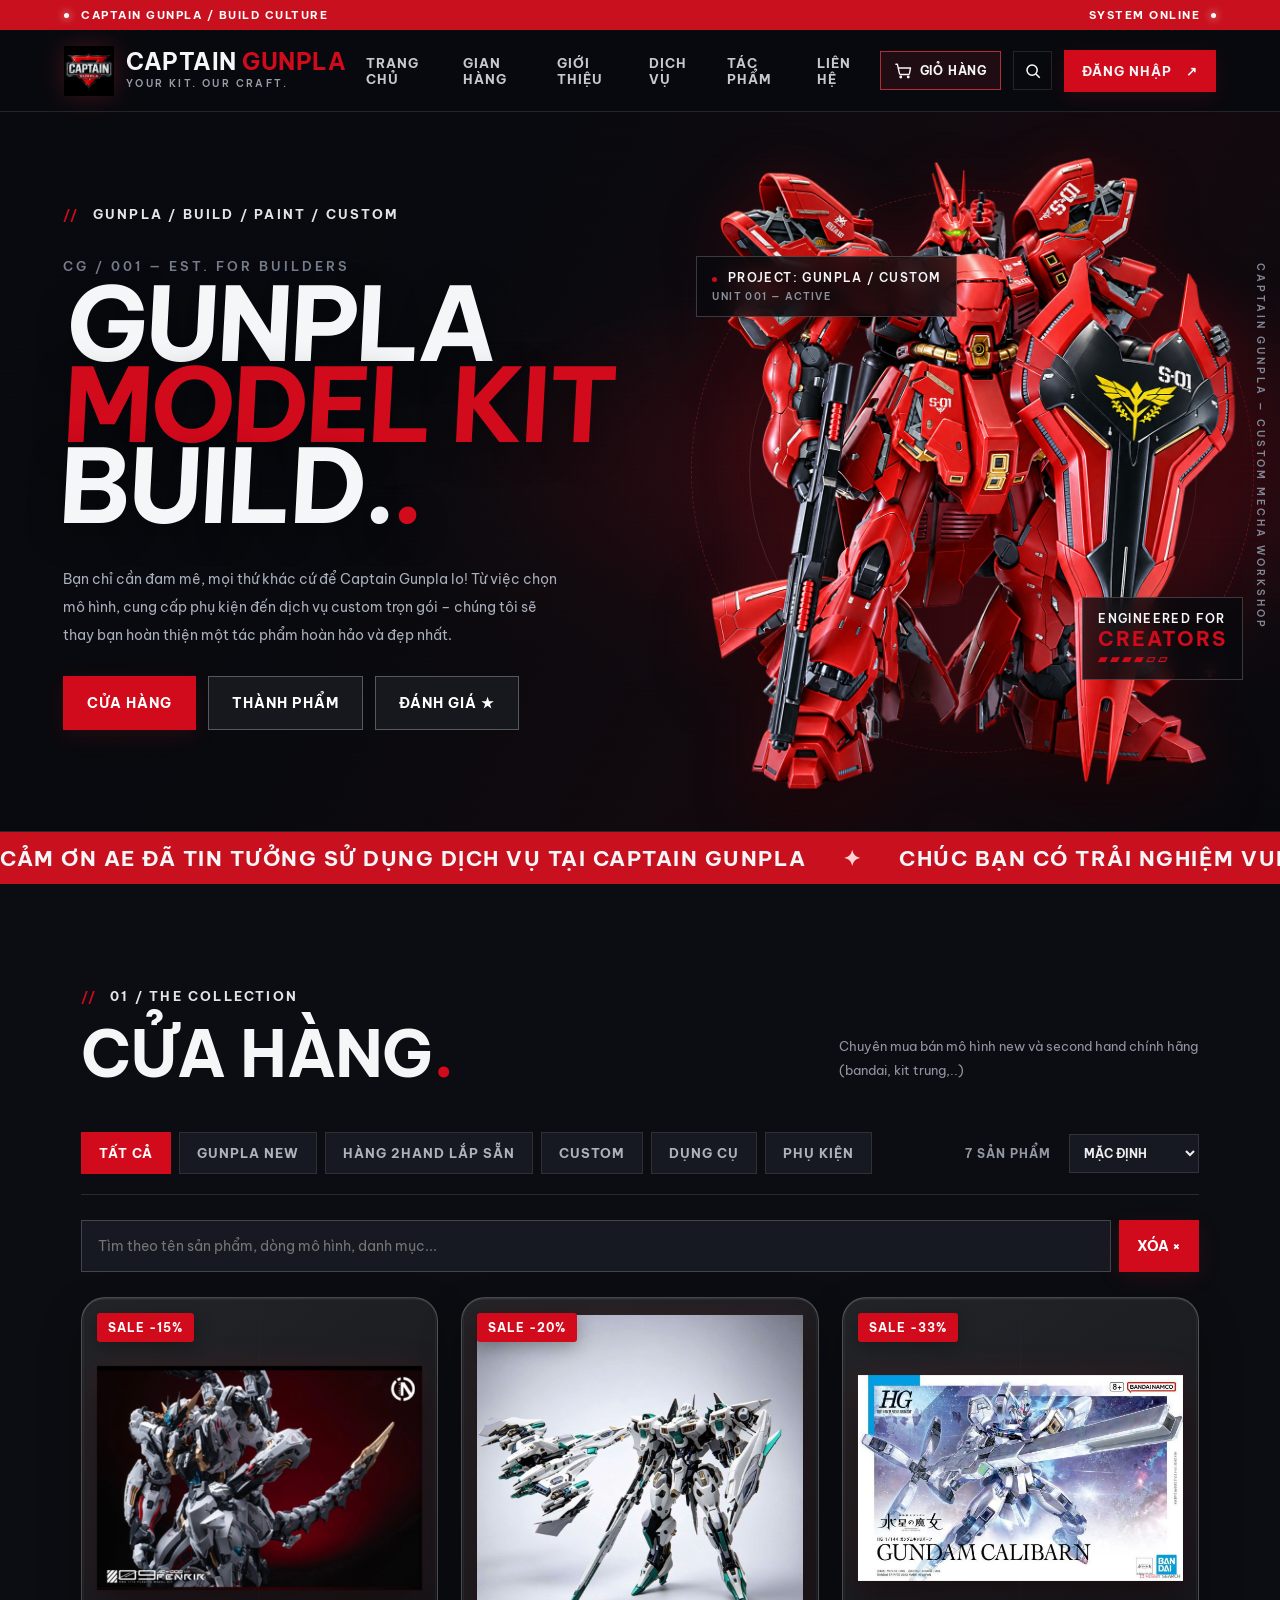
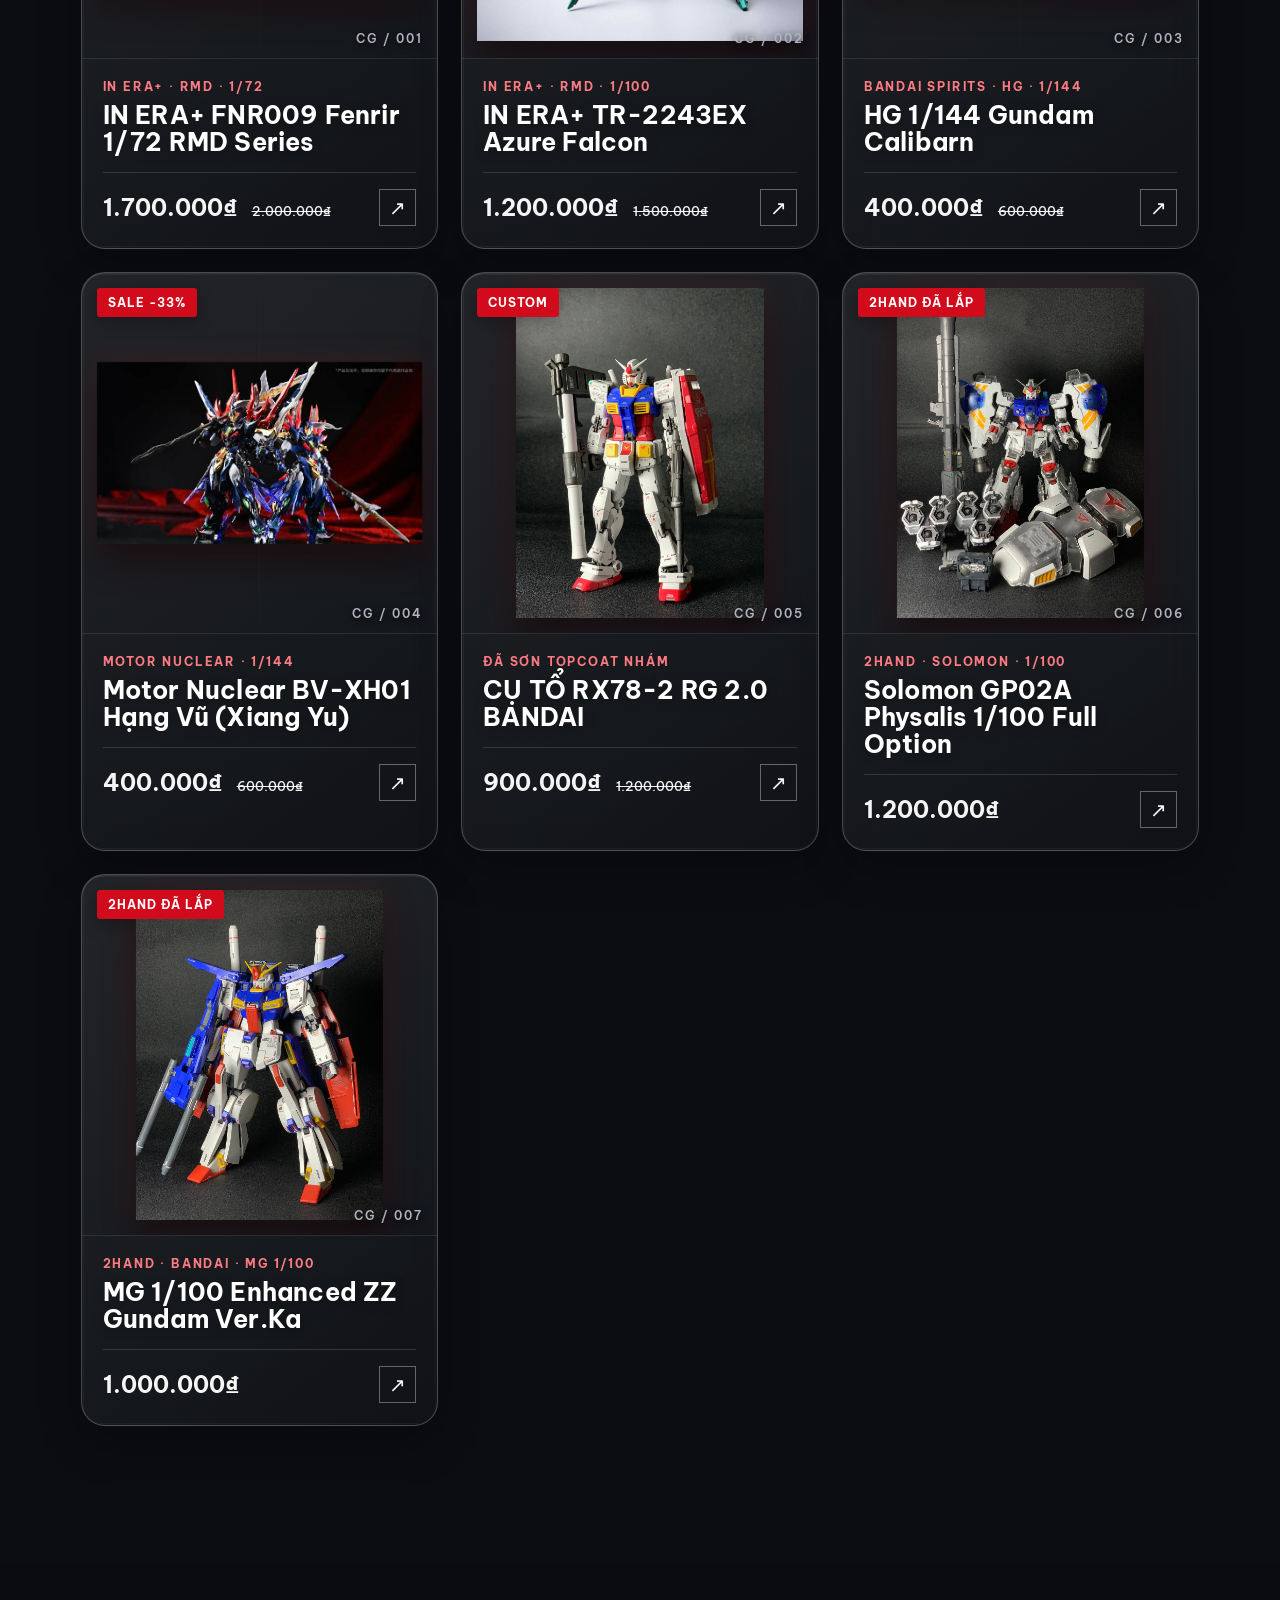
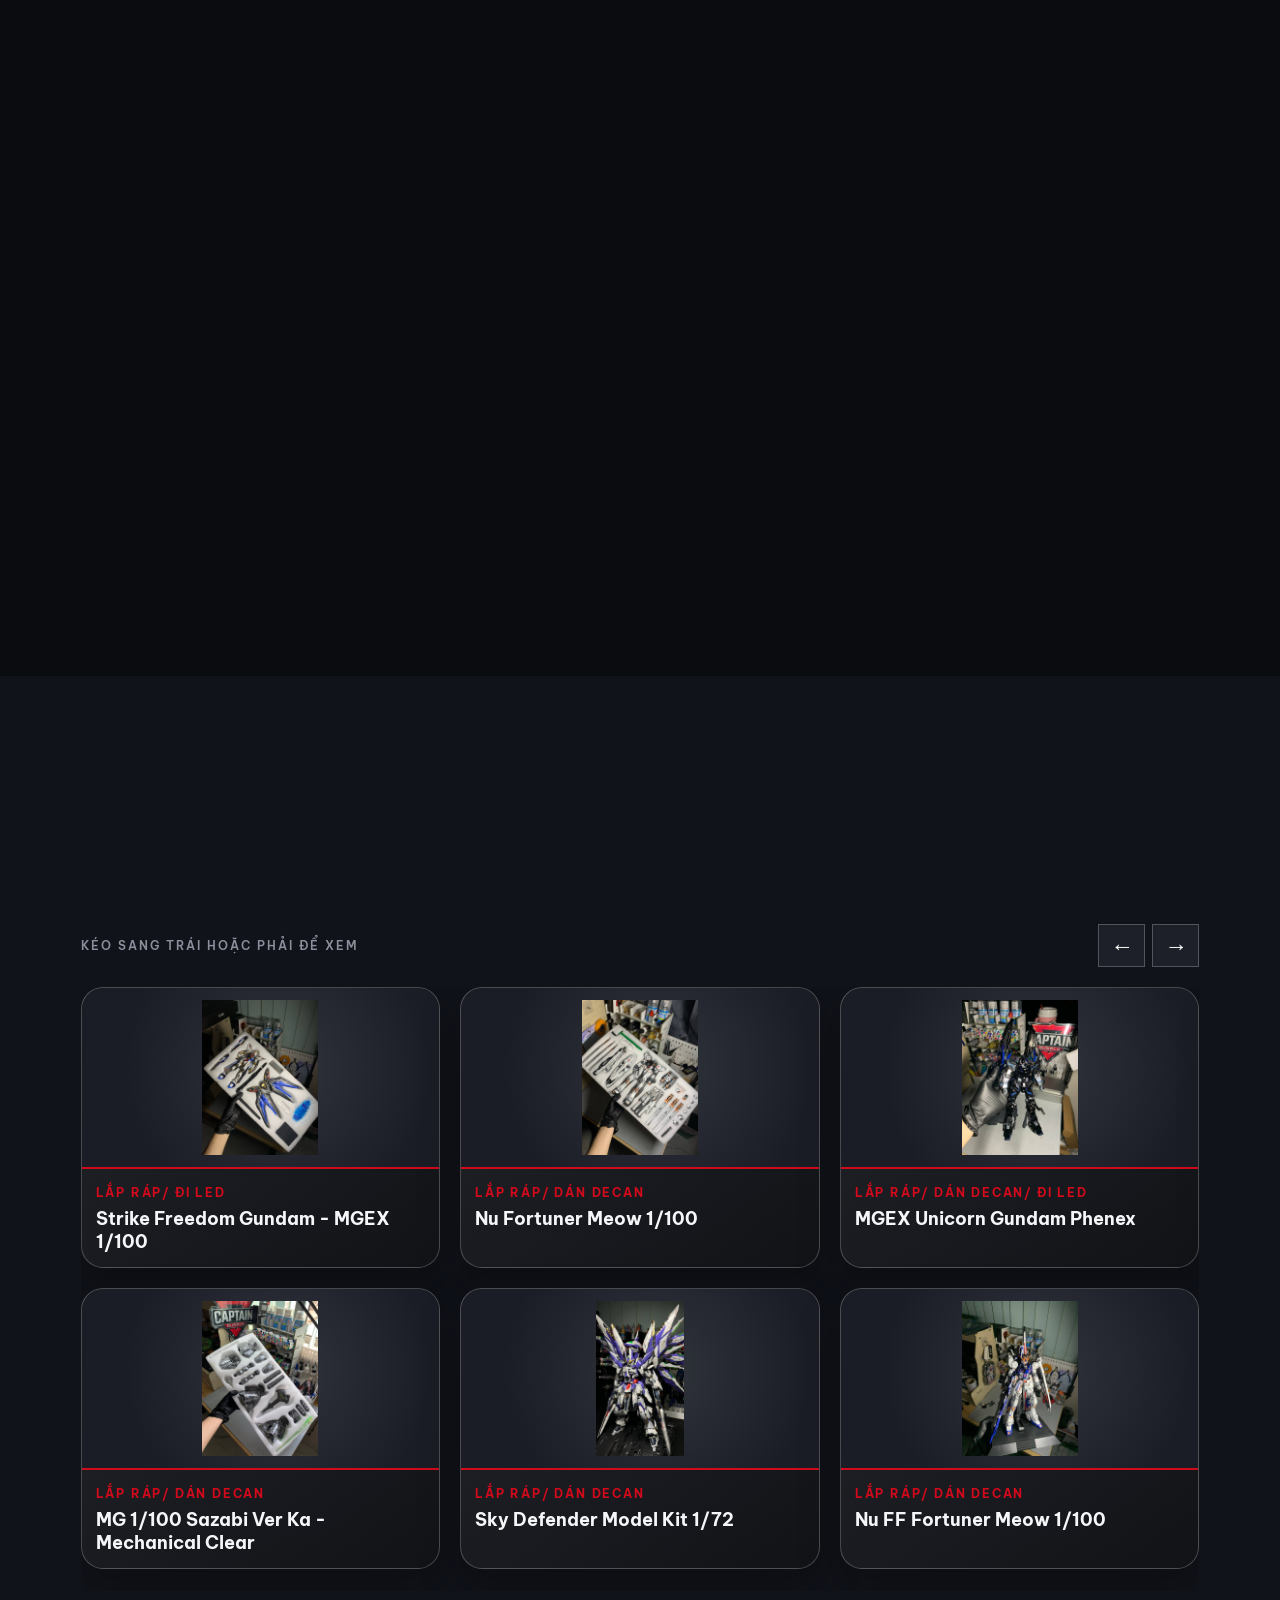
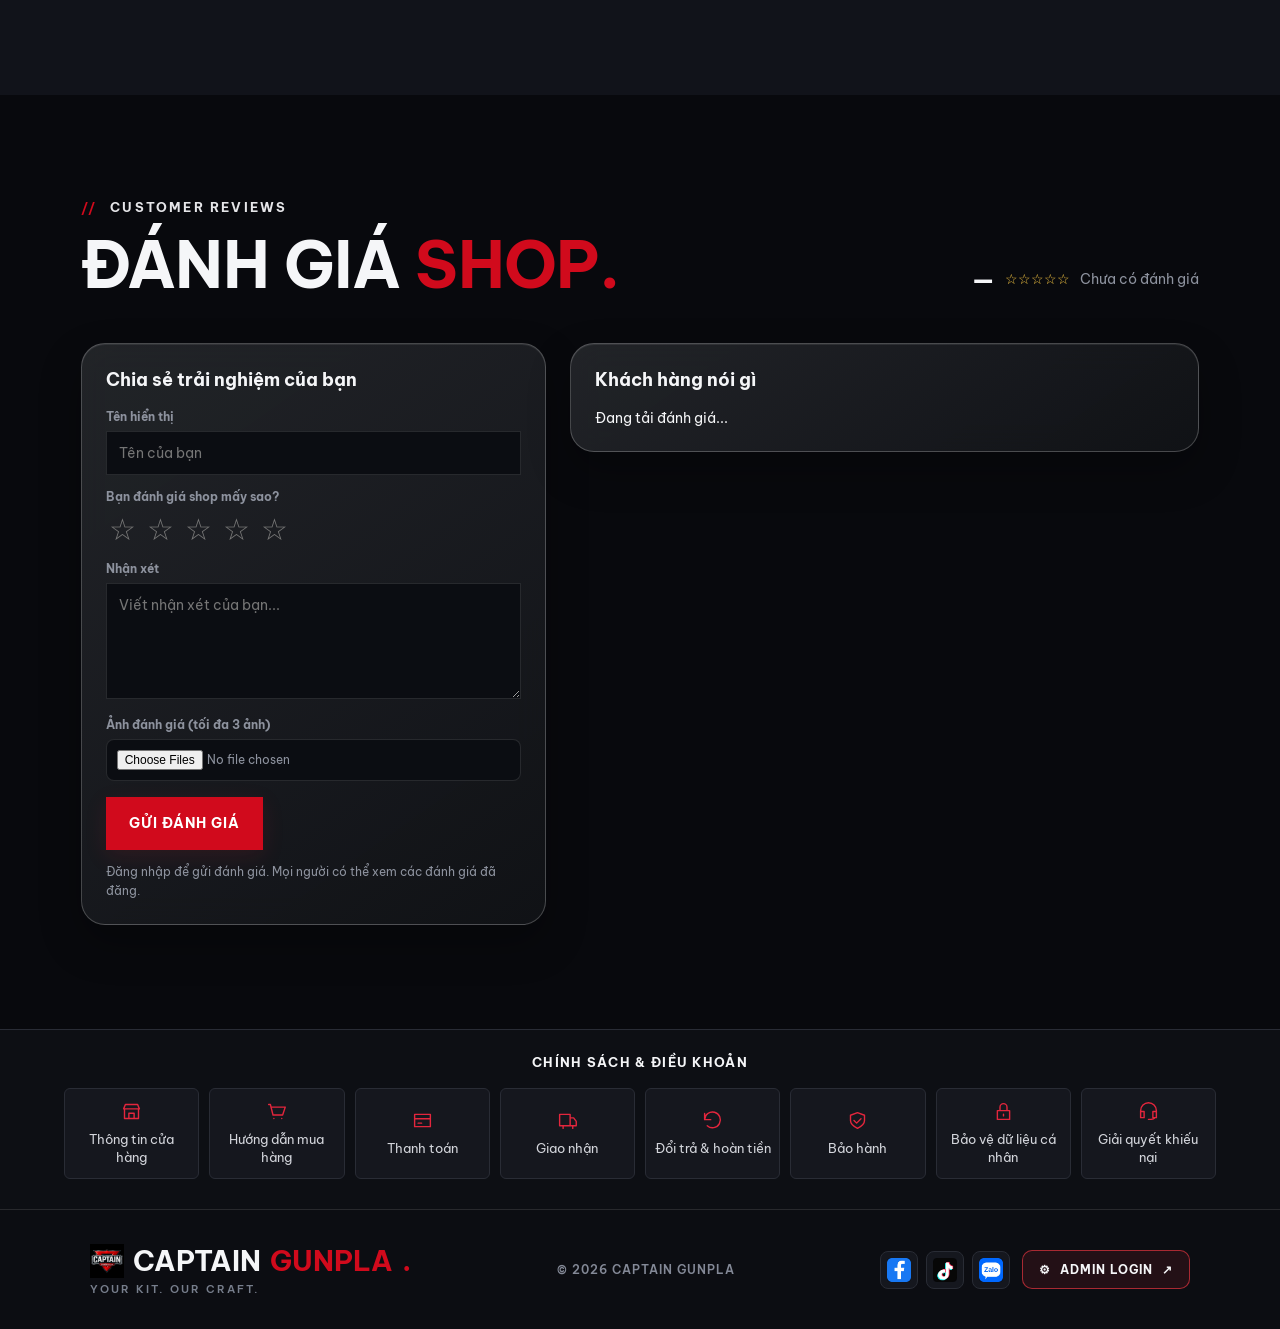
==== commit 6b9fc2d2: "Update index.html" ====
--- a/index.html
+++ b/index.html
@@ -45,6 +45,9 @@
     }
     #projects #galleryTrack .gallery-item figcaption { padding: 14px; }
     #projects #galleryTrack .gallery-item figcaption b { font-size: 18px; overflow-wrap: anywhere; }
+    @media (min-width: 701px) {
+      #projects #galleryTrack { grid-auto-columns: calc((100% - 40px) / 3); }
+    }
     @media (max-width: 700px) {
       #projects #galleryTrack .gallery-item img { aspect-ratio: 1.15; padding: 5px; }
       #projects #galleryTrack .gallery-item figcaption { padding: 8px; }
